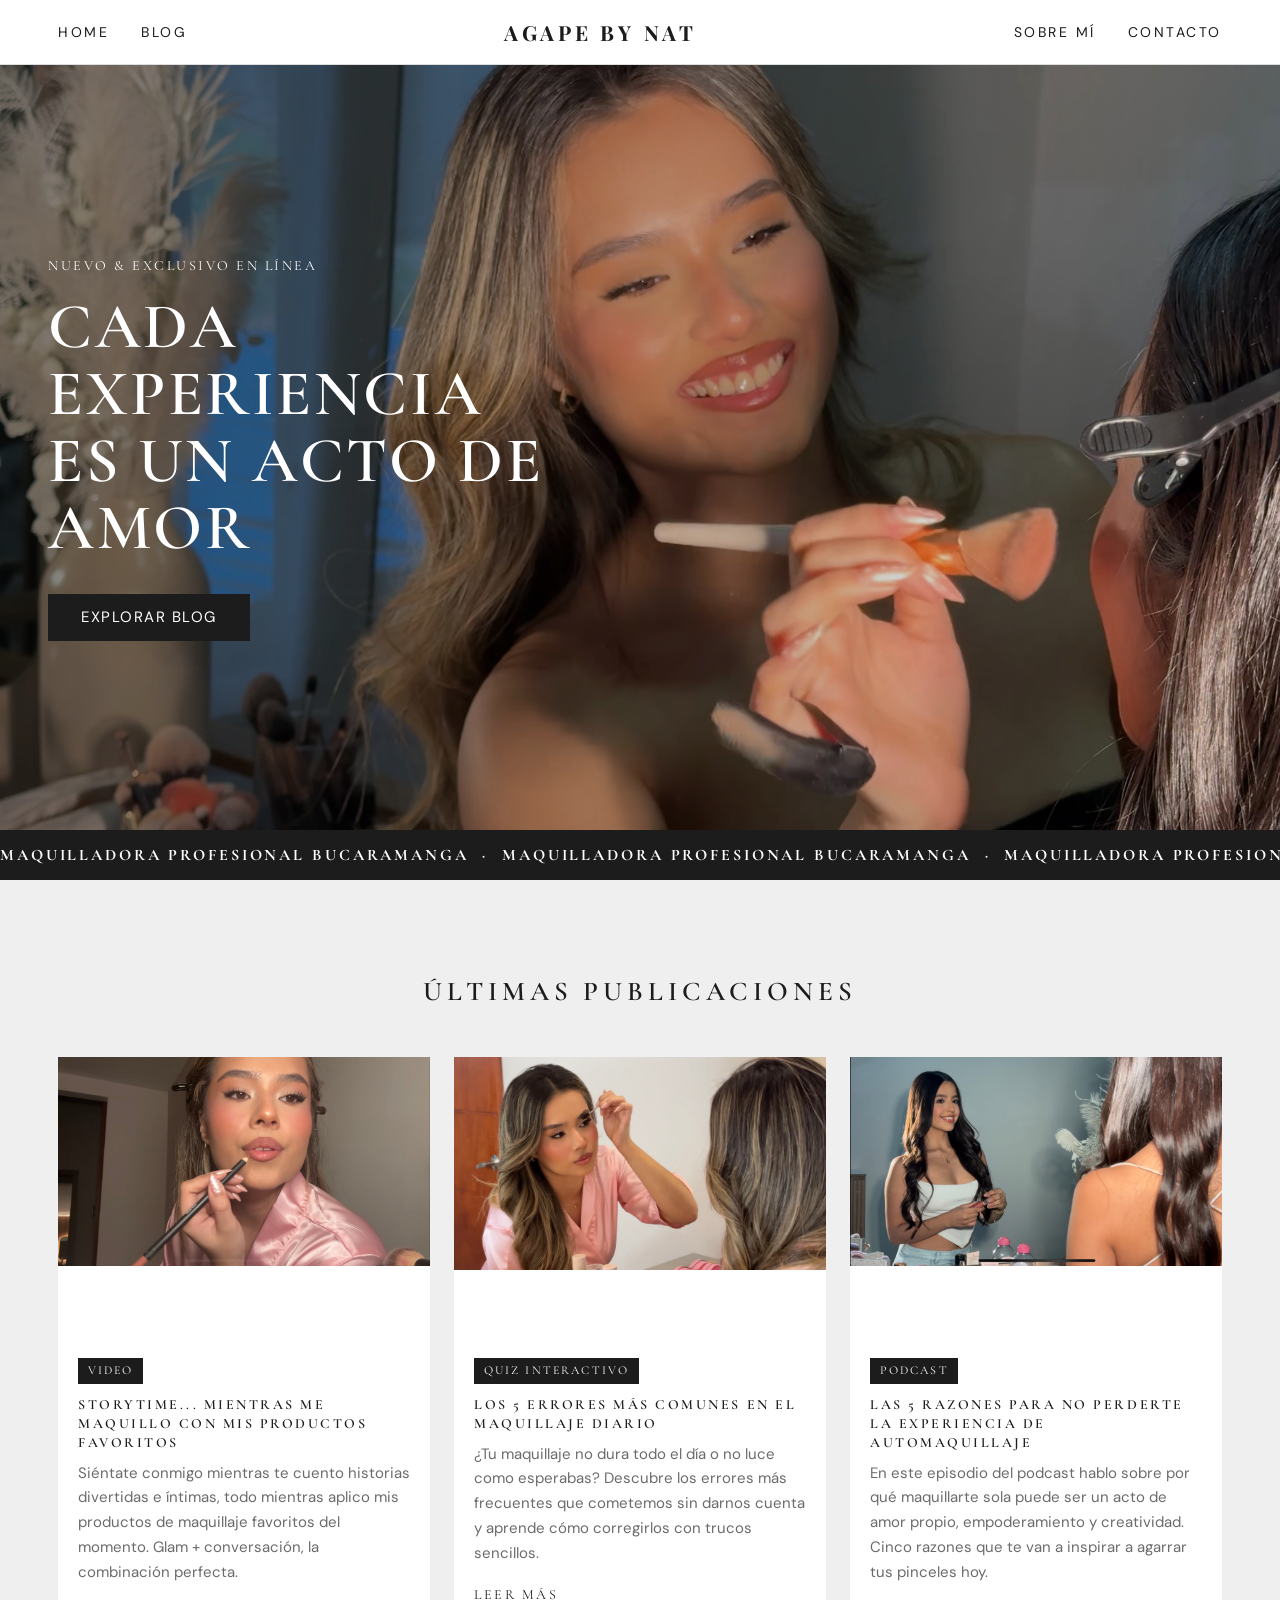
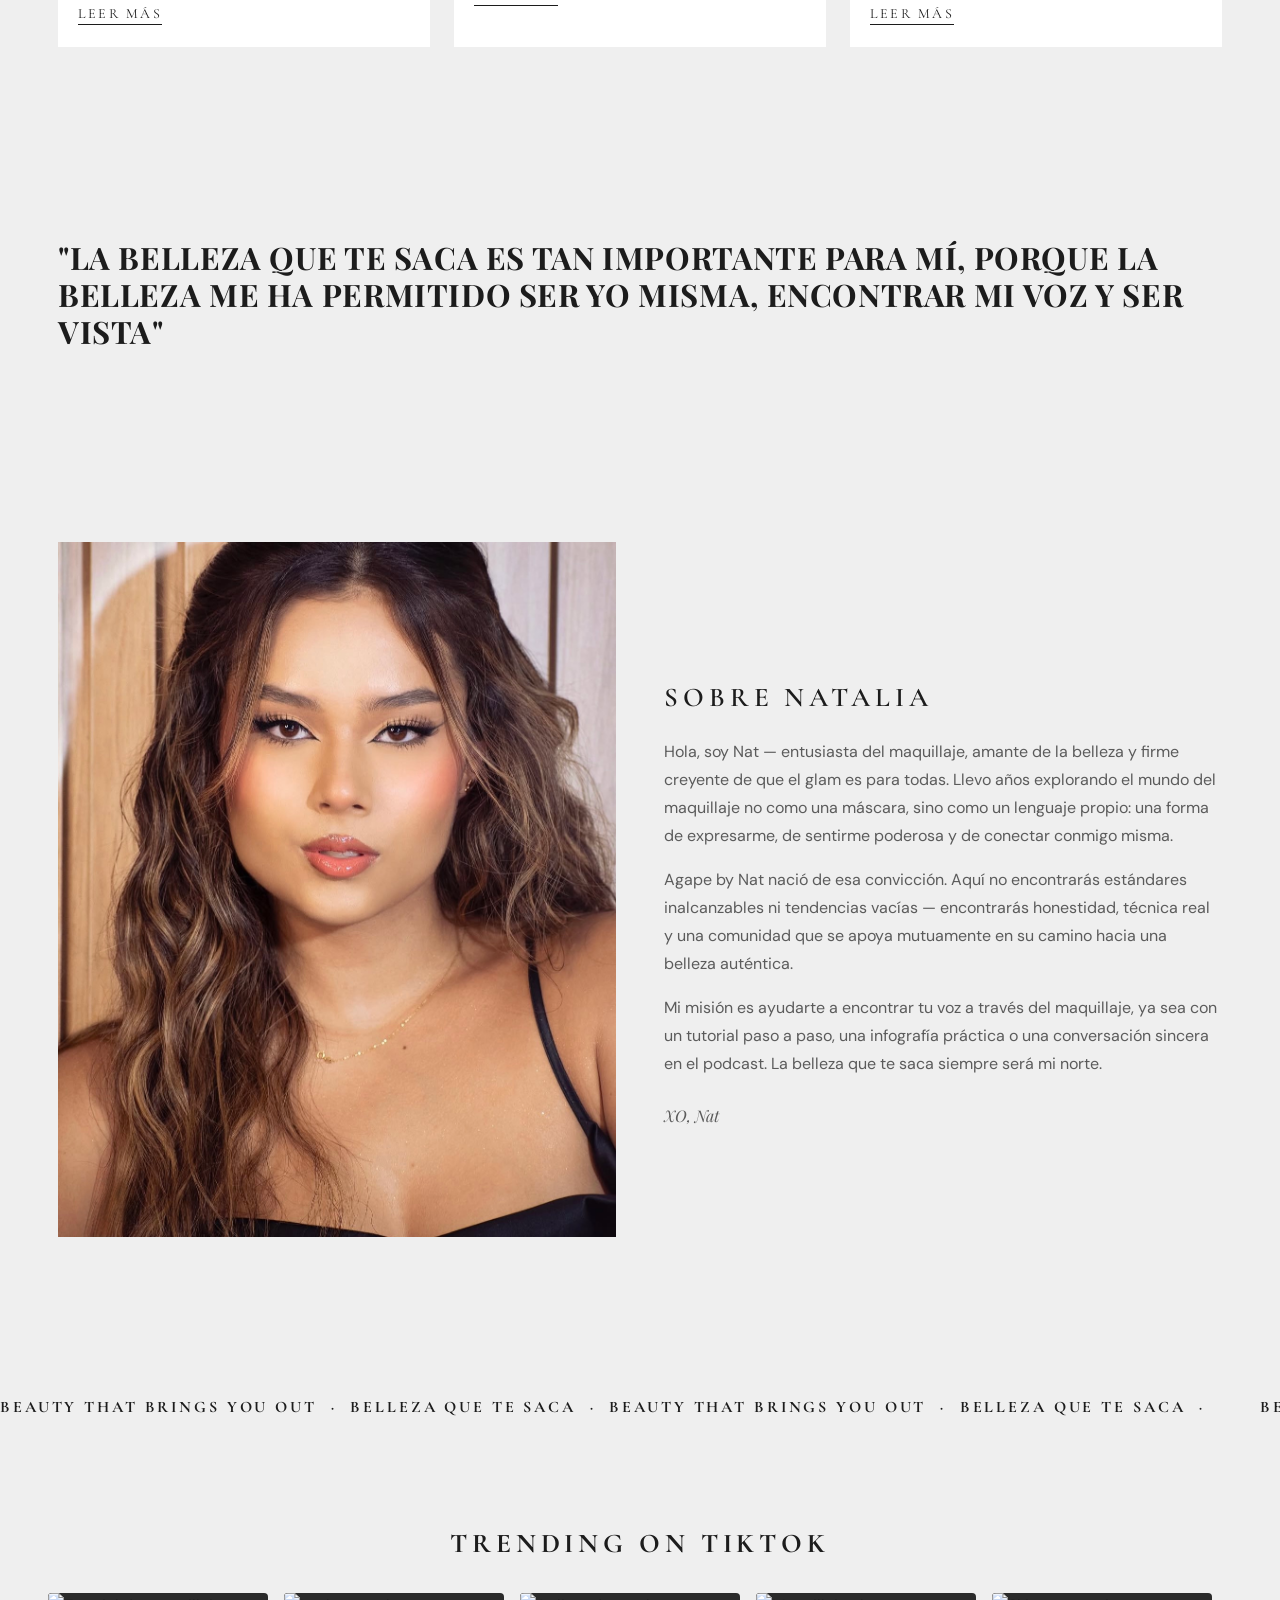
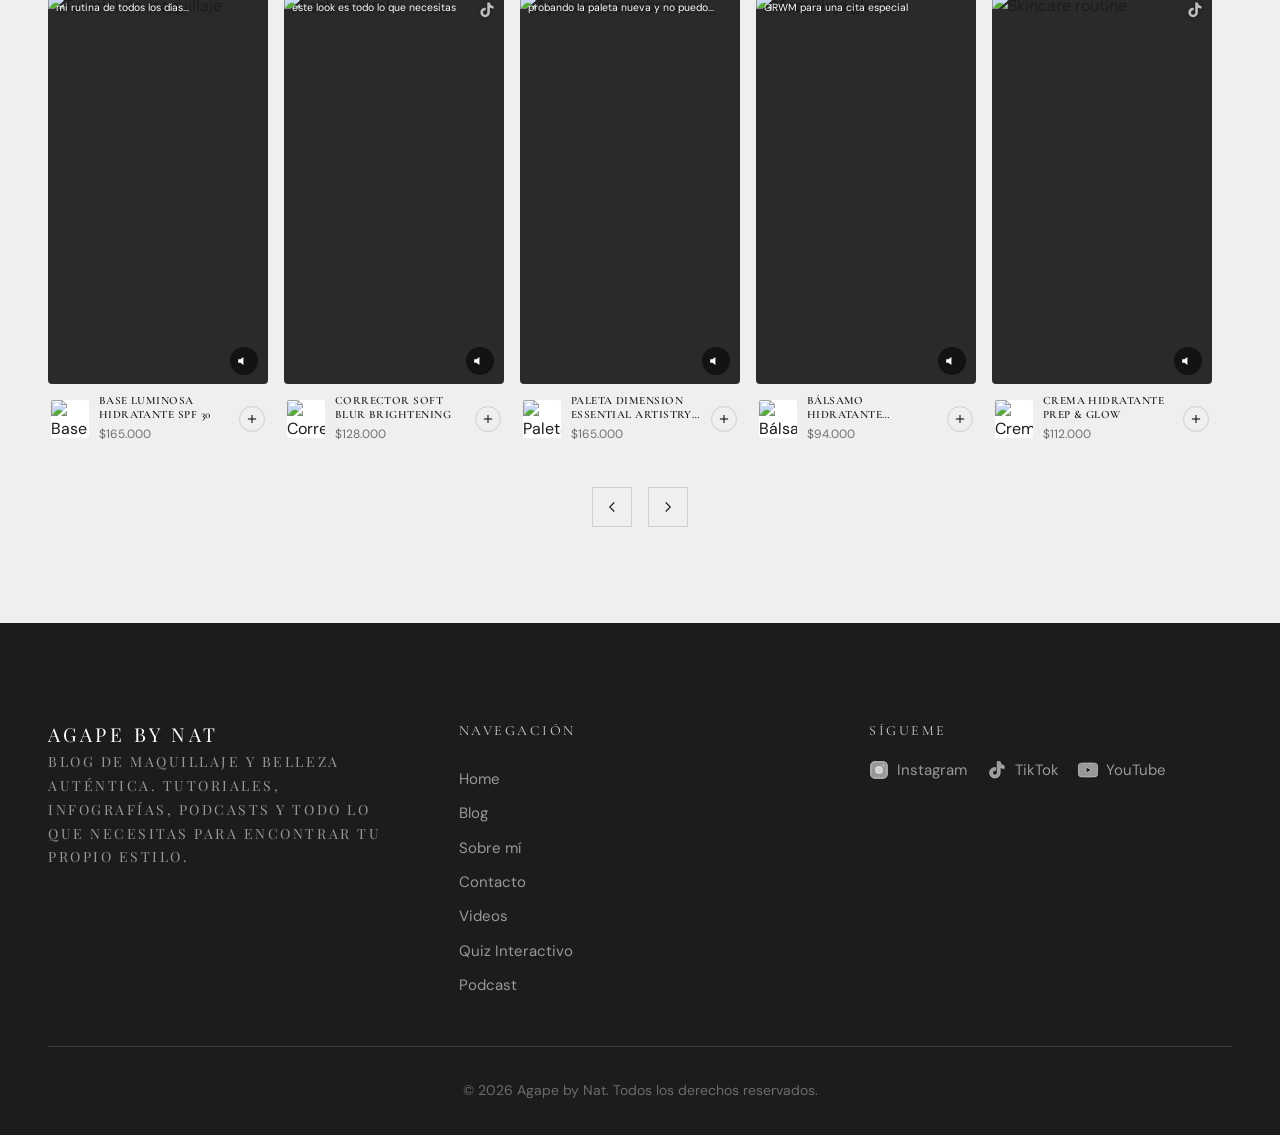
==== index.html @ f4bb5fc7 "feat: eliminar cards TikTok 6-7 y agregar hover play overlay - Eliminadas cards 6 y 7 del carrusel T" ====
<!DOCTYPE html>
<html lang="es">
  <head>
    <meta charset="UTF-8" />
    <meta name="viewport" content="width=device-width, initial-scale=1.0" />
    <meta
      name="description"
      content="Agape by Nat — Blog de maquillaje y belleza auténtica. Descubre tutoriales, tendencias, infografías y podcasts sobre automaquillaje y estilo propio."
    />
    <meta name="author" content="Natalia" />
    <meta property="og:title" content="Agape by Nat — Belleza Auténtica, Estilo Propio" />
    <meta
      property="og:description"
      content="Blog de maquillaje y belleza auténtica. Tutoriales, tendencias, infografías y podcasts."
    />
    <meta property="og:type" content="website" />
    <title>Agape by Nat — Belleza Auténtica, Estilo Propio</title>
    <link rel="icon" href="data:image/svg+xml,<svg xmlns='http://www.w3.org/2000/svg' viewBox='0 0 100 100'><rect width='100' height='100' fill='%231c1c1c'/><text x='50' y='62' font-family='Georgia,serif' font-size='38' font-weight='bold' fill='white' text-anchor='middle'>AN</text></svg>" />
    <link rel="preconnect" href="https://fonts.googleapis.com">
    <link rel="preconnect" href="https://fonts.gstatic.com" crossorigin>
    <link href="https://fonts.googleapis.com/css2?family=Cormorant+Garamond:ital,wght@0,400;0,600;0,700;1,400&family=DM+Sans:wght@300;400;500;700&family=Playfair+Display:ital,wght@0,400;0,700;1,400&display=swap" rel="stylesheet">
    <link rel="stylesheet" href="styles.css" />
  </head>

  <body>

    <!-- ============================================================
         SITE HEADER
    ============================================================ -->
    <header class="site-header" role="banner">
      <nav class="nav" aria-label="Navegación principal">

        <!-- Left nav links -->
        <ul class="nav-links nav-links--left" role="list">
          <li><a href="index.html">HOME</a></li>
          <li><a href="#blog">BLOG</a></li>
        </ul>

        <!-- Center brand -->
        <a href="index.html" class="brand" aria-label="Agape by Nat — Inicio">
          AGAPE BY NAT
        </a>

        <!-- Right nav links -->
        <ul class="nav-links nav-links--right" role="list">
          <li><a href="#about">SOBRE MÍ</a></li>
          <li><a href="#contact">CONTACTO</a></li>
        </ul>

        <!-- Hamburger button (mobile only) -->
        <button
          class="hamburger"
          aria-label="Abrir menú de navegación"
          aria-expanded="false"
          aria-controls="mobile-nav"
        >
          <span class="hamburger__line"></span>
          <span class="hamburger__line"></span>
          <span class="hamburger__line"></span>
        </button>

      </nav>
    </header>

    <!-- Mobile nav overlay -->
    <div
      class="mobile-nav"
      id="mobile-nav"
      role="dialog"
      aria-modal="true"
      aria-label="Menú de navegación móvil"
      hidden
    >
      <button
        class="mobile-nav-close"
        aria-label="Cerrar menú de navegación"
      >
        &#215;
      </button>
      <ul role="list">
        <li><a href="index.html">HOME</a></li>
        <li><a href="#blog">BLOG</a></li>
        <li><a href="#about">SOBRE MÍ</a></li>
        <li><a href="#contact">CONTACTO</a></li>
      </ul>
    </div>

    <main id="main-content">

      <!-- ============================================================
           HERO SECTION
      ============================================================ -->
      <section class="hero" aria-label="Sección principal">
        <img
          class="hero__bg"
          src="IMG_2548.PNG"
          alt=""
          role="presentation"
          fetchpriority="high"
        />
        <div class="hero__overlay" aria-hidden="true"></div>
        <div class="hero__content">
          <p class="hero__subtitle">NUEVO &amp; EXCLUSIVO EN LÍNEA</p>
          <h1 class="hero__title">CADA EXPERIENCIA<br />ES UN ACTO DE AMOR</h1>
          <a href="#blog" class="btn btn--primary">EXPLORAR BLOG</a>
        </div>
      </section>

      <!-- ============================================================
           MARQUEE #1
      ============================================================ -->
      <div class="marquee" aria-hidden="true">
        <div class="marquee__inner">
          <span class="marquee__text">
            MAQUILLADORA PROFESIONAL BUCARAMANGA &nbsp;·&nbsp; MAQUILLADORA PROFESIONAL BUCARAMANGA &nbsp;·&nbsp;
            MAQUILLADORA PROFESIONAL BUCARAMANGA &nbsp;·&nbsp; MAQUILLADORA PROFESIONAL BUCARAMANGA &nbsp;·&nbsp;
          </span>
          <span class="marquee__text" aria-hidden="true">
            MAQUILLADORA PROFESIONAL BUCARAMANGA &nbsp;·&nbsp; MAQUILLADORA PROFESIONAL BUCARAMANGA &nbsp;·&nbsp;
            MAQUILLADORA PROFESIONAL BUCARAMANGA &nbsp;·&nbsp; MAQUILLADORA PROFESIONAL BUCARAMANGA &nbsp;·&nbsp;
          </span>
        </div>
      </div>

      <!-- ============================================================
           BLOG SECTION
      ============================================================ -->
      <section class="section" id="blog" aria-labelledby="blog-heading">
        <h2 class="section__title" id="blog-heading">ÚLTIMAS PUBLICACIONES</h2>

        <div class="cards-grid">

          <!-- Card 1 — Video -->
          <article class="card" aria-labelledby="card1-title">
            <a href="post1.html" class="card__image-link" tabindex="-1" aria-hidden="true">
              <div class="card__image">
                <img
                  src="IMG_2549.PNG"
                  alt="Storytime mientras me maquillo con mis productos favoritos"
                  loading="lazy"
                  width="800"
                  height="600"
                />
              </div>
            </a>
            <div class="card__body">
              <span class="card__tag">VIDEO</span>
              <h3 class="card__title" id="card1-title">
                STORYTIME... MIENTRAS ME MAQUILLO CON MIS PRODUCTOS FAVORITOS
              </h3>
              <p class="card__excerpt">
                Siéntate conmigo mientras te cuento historias divertidas e íntimas,
                todo mientras aplico mis productos de maquillaje favoritos del momento.
                Glam + conversación, la combinación perfecta.
              </p>
              <a href="post1.html" class="card__link" aria-label="Leer más sobre Storytime mientras me maquillo">
                LEER MÁS
              </a>
            </div>
          </article>

          <!-- Card 2 — Infografía -->
          <article class="card" aria-labelledby="card2-title">
            <a href="post2.html" class="card__image-link" tabindex="-1" aria-hidden="true">
              <div class="card__image">
                <img
                  src="IMG_2552.PNG"
                  alt="Las técnicas correctas para un maquillaje perfecto"
                  loading="lazy"
                  width="800"
                  height="600"
                />
              </div>
            </a>
            <div class="card__body">
              <span class="card__tag">QUIZ INTERACTIVO</span>
              <h3 class="card__title" id="card2-title">
                LOS 5 ERRORES MÁS COMUNES EN EL MAQUILLAJE DIARIO
              </h3>
              <p class="card__excerpt">
                ¿Tu maquillaje no dura todo el día o no luce como esperabas?
                Descubre los errores más frecuentes que cometemos sin darnos cuenta
                y aprende cómo corregirlos con trucos sencillos.
              </p>
              <a href="post2.html" class="card__link" aria-label="Leer más sobre los 5 errores más comunes en el maquillaje diario">
                LEER MÁS
              </a>
            </div>
          </article>

          <!-- Card 3 — Podcast -->
          <article class="card" aria-labelledby="card3-title">
            <a href="post3.html" class="card__image-link" tabindex="-1" aria-hidden="true">
              <div class="card__image">
                <img
                  src="IMG_2551.PNG"
                  alt="Las 5 razones para no perderte la experiencia de automaquillaje"
                  loading="lazy"
                  width="800"
                  height="600"
                />
              </div>
            </a>
            <div class="card__body">
              <span class="card__tag">PODCAST</span>
              <h3 class="card__title" id="card3-title">
                LAS 5 RAZONES PARA NO PERDERTE LA EXPERIENCIA DE AUTOMAQUILLAJE
              </h3>
              <p class="card__excerpt">
                En este episodio del podcast hablo sobre por qué maquillarte
                sola puede ser un acto de amor propio, empoderamiento y creatividad.
                Cinco razones que te van a inspirar a agarrar tus pinceles hoy.
              </p>
              <a href="post3.html" class="card__link" aria-label="Leer más sobre las 5 razones para no perderte la experiencia de automaquillaje">
                LEER MÁS
              </a>
            </div>
          </article>

        </div>
      </section>

      <!-- ============================================================
           QUOTE SECTION
      ============================================================ -->
      <section class="quote-section" aria-label="Cita inspiracional">
        <blockquote>
          <p>
            "LA BELLEZA QUE TE SACA ES TAN IMPORTANTE PARA MÍ, PORQUE LA BELLEZA
            ME HA PERMITIDO SER YO MISMA, ENCONTRAR MI VOZ Y SER VISTA"
          </p>
        </blockquote>
      </section>

      <!-- ============================================================
           ABOUT SECTION
      ============================================================ -->
      <section class="about-section" id="about" aria-labelledby="about-heading">

        <div class="about-section__image">
          <img
            src="IMG_2554.PNG"
            alt="Natalia, fundadora de Agape by Nat"
            loading="lazy"
            width="600"
            height="800"
          />
        </div>

        <div class="about-section__text">
          <h2 id="about-heading">SOBRE NATALIA</h2>
          <p>
            Hola, soy Nat — entusiasta del maquillaje, amante de la belleza
            y firme creyente de que el glam es para todas. Llevo años explorando
            el mundo del maquillaje no como una máscara, sino como un lenguaje
            propio: una forma de expresarme, de sentirme poderosa y de conectar
            conmigo misma.
          </p>
          <p>
            Agape by Nat nació de esa convicción. Aquí no encontrarás estándares
            inalcanzables ni tendencias vacías — encontrarás honestidad, técnica
            real y una comunidad que se apoya mutuamente en su camino hacia
            una belleza auténtica.
          </p>
          <p>
            Mi misión es ayudarte a encontrar tu voz a través del maquillaje,
            ya sea con un tutorial paso a paso, una infografía práctica o una
            conversación sincera en el podcast. La belleza que te saca siempre
            será mi norte.
          </p>
          <p class="about-section__sign">XO, Nat</p>
        </div>

      </section>

      <!-- ============================================================
           MARQUEE #2
      ============================================================ -->
      <div class="marquee marquee--light" aria-hidden="true">
        <div class="marquee__inner">
          <span class="marquee__text">
            BEAUTY THAT BRINGS YOU OUT &nbsp;·&nbsp; BELLEZA QUE TE SACA &nbsp;·&nbsp;
            BEAUTY THAT BRINGS YOU OUT &nbsp;·&nbsp; BELLEZA QUE TE SACA &nbsp;·&nbsp;
          </span>
          <span class="marquee__text" aria-hidden="true">
            BEAUTY THAT BRINGS YOU OUT &nbsp;·&nbsp; BELLEZA QUE TE SACA &nbsp;·&nbsp;
            BEAUTY THAT BRINGS YOU OUT &nbsp;·&nbsp; BELLEZA QUE TE SACA &nbsp;·&nbsp;
          </span>
        </div>
      </div>

      <!-- ============================================================
           TRENDING ON TIKTOK
      ============================================================ -->
      <section class="tiktok-section">
        <h2 class="tiktok-section__title">TRENDING ON TIKTOK</h2>

        <div class="tiktok-carousel__wrapper">
          <div class="tiktok-carousel" id="tiktok-carousel">

            <!-- Card 1 -->
            <article class="tiktok-card">
              <a href="https://vt.tiktok.com/ZSugEohyr/" target="_blank" rel="noopener noreferrer" class="tiktok-card__link">
              <div class="tiktok-card__video">
                <img src="https://images.unsplash.com/photo-1596462502278-27bfdc403348?w=400&h=710&fit=crop" alt="Tutorial de maquillaje" loading="lazy" />
                <div class="tiktok-card__play-overlay"><div class="tiktok-card__play-icon"><svg viewBox="0 0 24 24"><polygon points="5 3 19 12 5 21 5 3"/></svg></div><span class="tiktok-card__play-label">Ver en TikTok</span></div>
                <span class="tiktok-card__overlay">mi rutina de todos los días...</span>
                <button class="tiktok-card__mute" aria-label="Silenciar">
                  <svg viewBox="0 0 24 24"><path d="M11 5L6 9H2v6h4l5 4V5z"/><line x1="23" y1="9" x2="17" y2="15"/><line x1="17" y1="9" x2="23" y2="15"/></svg>
                </button>
              </div>
              </a>
              <div class="tiktok-card__product">
                <img class="tiktok-card__product-img" src="https://images.unsplash.com/photo-1631214524020-7e18db9a8f92?w=80&h=80&fit=crop" alt="Base Luminosa" />
                <div class="tiktok-card__product-info">
                  <p class="tiktok-card__product-name">Base Luminosa Hidratante SPF 30</p>
                  <p class="tiktok-card__product-price">$165.000</p>
                </div>
                <button class="tiktok-card__add" aria-label="Agregar"><svg viewBox="0 0 24 24"><line x1="12" y1="5" x2="12" y2="19"/><line x1="5" y1="12" x2="19" y2="12"/></svg></button>
              </div>
            </article>

            <!-- Card 2 -->
            <article class="tiktok-card">
              <a href="https://vt.tiktok.com/ZSugEgTdY/" target="_blank" rel="noopener noreferrer" class="tiktok-card__link">
              <div class="tiktok-card__video">
                <img src="https://images.unsplash.com/photo-1512496015851-a90fb38ba796?w=400&h=710&fit=crop" alt="Look natural" loading="lazy" />
                <div class="tiktok-card__play-overlay"><div class="tiktok-card__play-icon"><svg viewBox="0 0 24 24"><polygon points="5 3 19 12 5 21 5 3"/></svg></div><span class="tiktok-card__play-label">Ver en TikTok</span></div>
                <span class="tiktok-card__overlay">este look es todo lo que necesitas</span>
                <div class="tiktok-card__tiktok-badge"><svg viewBox="0 0 24 24"><path d="M19.59 6.69a4.83 4.83 0 0 1-3.77-4.25V2h-3.45v13.67a2.89 2.89 0 0 1-2.88 2.5 2.89 2.89 0 0 1-2.89-2.89 2.89 2.89 0 0 1 2.89-2.89c.28 0 .54.04.79.1V9.01a6.34 6.34 0 0 0-.79-.05 6.34 6.34 0 0 0-6.34 6.34 6.34 6.34 0 0 0 6.34 6.34 6.34 6.34 0 0 0 6.33-6.34V8.69a8.18 8.18 0 0 0 4.79 1.53V6.77a4.85 4.85 0 0 1-1.02-.08z"/></svg></div>
                <button class="tiktok-card__mute" aria-label="Silenciar">
                  <svg viewBox="0 0 24 24"><path d="M11 5L6 9H2v6h4l5 4V5z"/><line x1="23" y1="9" x2="17" y2="15"/><line x1="17" y1="9" x2="23" y2="15"/></svg>
                </button>
              </div>
              </a>
              <div class="tiktok-card__product">
                <img class="tiktok-card__product-img" src="https://images.unsplash.com/photo-1583241800698-e8ab01830e07?w=80&h=80&fit=crop" alt="Corrector" />
                <div class="tiktok-card__product-info">
                  <p class="tiktok-card__product-name">Corrector Soft Blur Brightening</p>
                  <p class="tiktok-card__product-price">$128.000</p>
                </div>
                <button class="tiktok-card__add" aria-label="Agregar"><svg viewBox="0 0 24 24"><line x1="12" y1="5" x2="12" y2="19"/><line x1="5" y1="12" x2="19" y2="12"/></svg></button>
              </div>
            </article>

            <!-- Card 3 -->
            <article class="tiktok-card">
              <a href="https://vt.tiktok.com/ZSugEv8Ar/" target="_blank" rel="noopener noreferrer" class="tiktok-card__link">
              <div class="tiktok-card__video">
                <img src="https://images.unsplash.com/photo-1487412912498-0447578fcca8?w=400&h=710&fit=crop" alt="Aplicando sombras" loading="lazy" />
                <div class="tiktok-card__play-overlay"><div class="tiktok-card__play-icon"><svg viewBox="0 0 24 24"><polygon points="5 3 19 12 5 21 5 3"/></svg></div><span class="tiktok-card__play-label">Ver en TikTok</span></div>
                <span class="tiktok-card__overlay">probando la paleta nueva y no puedo...</span>
                <button class="tiktok-card__mute" aria-label="Silenciar">
                  <svg viewBox="0 0 24 24"><path d="M11 5L6 9H2v6h4l5 4V5z"/><line x1="23" y1="9" x2="17" y2="15"/><line x1="17" y1="9" x2="23" y2="15"/></svg>
                </button>
              </div>
              </a>
              <div class="tiktok-card__product">
                <img class="tiktok-card__product-img" src="https://images.unsplash.com/photo-1512207736890-6ffed8a84e8d?w=80&h=80&fit=crop" alt="Paleta Sombras" />
                <div class="tiktok-card__product-info">
                  <p class="tiktok-card__product-name">Paleta Dimension Essential Artistry Edit Eyeshadow...</p>
                  <p class="tiktok-card__product-price">$165.000</p>
                </div>
                <button class="tiktok-card__add" aria-label="Agregar"><svg viewBox="0 0 24 24"><line x1="12" y1="5" x2="12" y2="19"/><line x1="5" y1="12" x2="19" y2="12"/></svg></button>
              </div>
            </article>

            <!-- Card 4 -->
            <article class="tiktok-card">
              <a href="https://vt.tiktok.com/ZSugoLWRE/" target="_blank" rel="noopener noreferrer" class="tiktok-card__link">
              <div class="tiktok-card__video">
                <img src="https://images.unsplash.com/photo-1522335789203-aabd1fc54bc9?w=400&h=710&fit=crop" alt="Maquillaje glam" loading="lazy" />
                <div class="tiktok-card__play-overlay"><div class="tiktok-card__play-icon"><svg viewBox="0 0 24 24"><polygon points="5 3 19 12 5 21 5 3"/></svg></div><span class="tiktok-card__play-label">Ver en TikTok</span></div>
                <span class="tiktok-card__overlay">GRWM para una cita especial</span>
                <button class="tiktok-card__mute" aria-label="Silenciar">
                  <svg viewBox="0 0 24 24"><path d="M11 5L6 9H2v6h4l5 4V5z"/><line x1="23" y1="9" x2="17" y2="15"/><line x1="17" y1="9" x2="23" y2="15"/></svg>
                </button>
              </div>
              </a>
              <div class="tiktok-card__product">
                <img class="tiktok-card__product-img" src="https://images.unsplash.com/photo-1586495777744-4413f21062fa?w=80&h=80&fit=crop" alt="Bálsamo Labial" />
                <div class="tiktok-card__product-info">
                  <p class="tiktok-card__product-name">Bálsamo Hidratante Smoothing Lip Balm</p>
                  <p class="tiktok-card__product-price">$94.000</p>
                </div>
                <button class="tiktok-card__add" aria-label="Agregar"><svg viewBox="0 0 24 24"><line x1="12" y1="5" x2="12" y2="19"/><line x1="5" y1="12" x2="19" y2="12"/></svg></button>
              </div>
            </article>

            <!-- Card 5 -->
            <article class="tiktok-card">
              <a href="https://vt.tiktok.com/ZSugEgtrm/" target="_blank" rel="noopener noreferrer" class="tiktok-card__link">
              <div class="tiktok-card__video">
                <img src="https://images.unsplash.com/photo-1570172619644-dfd03ed5d881?w=400&h=710&fit=crop" alt="Skincare routine" loading="lazy" />
                <div class="tiktok-card__play-overlay"><div class="tiktok-card__play-icon"><svg viewBox="0 0 24 24"><polygon points="5 3 19 12 5 21 5 3"/></svg></div><span class="tiktok-card__play-label">Ver en TikTok</span></div>
                <div class="tiktok-card__tiktok-badge"><svg viewBox="0 0 24 24"><path d="M19.59 6.69a4.83 4.83 0 0 1-3.77-4.25V2h-3.45v13.67a2.89 2.89 0 0 1-2.88 2.5 2.89 2.89 0 0 1-2.89-2.89 2.89 2.89 0 0 1 2.89-2.89c.28 0 .54.04.79.1V9.01a6.34 6.34 0 0 0-.79-.05 6.34 6.34 0 0 0-6.34 6.34 6.34 6.34 0 0 0 6.34 6.34 6.34 6.34 0 0 0 6.33-6.34V8.69a8.18 8.18 0 0 0 4.79 1.53V6.77a4.85 4.85 0 0 1-1.02-.08z"/></svg></div>
                <button class="tiktok-card__mute" aria-label="Silenciar">
                  <svg viewBox="0 0 24 24"><path d="M11 5L6 9H2v6h4l5 4V5z"/><line x1="23" y1="9" x2="17" y2="15"/><line x1="17" y1="9" x2="23" y2="15"/></svg>
                </button>
              </div>
              </a>
              <div class="tiktok-card__product">
                <img class="tiktok-card__product-img" src="https://images.unsplash.com/photo-1570172619644-dfd03ed5d881?w=80&h=80&fit=crop" alt="Crema Hidratante" />
                <div class="tiktok-card__product-info">
                  <p class="tiktok-card__product-name">Crema Hidratante Prep & Glow</p>
                  <p class="tiktok-card__product-price">$112.000</p>
                </div>
                <button class="tiktok-card__add" aria-label="Agregar"><svg viewBox="0 0 24 24"><line x1="12" y1="5" x2="12" y2="19"/><line x1="5" y1="12" x2="19" y2="12"/></svg></button>
              </div>
            </article>


          </div>
        </div>

        <!-- Navigation arrows -->
        <div class="tiktok-nav">
          <button class="tiktok-nav__btn" id="tiktok-prev" aria-label="Anterior">
            <svg viewBox="0 0 24 24"><polyline points="15 18 9 12 15 6"/></svg>
          </button>
          <button class="tiktok-nav__btn" id="tiktok-next" aria-label="Siguiente">
            <svg viewBox="0 0 24 24"><polyline points="9 18 15 12 9 6"/></svg>
          </button>
        </div>
      </section>

    </main>

    <!-- ============================================================
         FOOTER
    ============================================================ -->
    <footer class="footer" id="contact" role="contentinfo">
      <div class="footer__inner">

        <!-- Column 1 — Brand -->
        <div class="footer__brand">
          <a href="index.html" aria-label="Agape by Nat — Inicio">AGAPE BY NAT</a>
          <p class="footer__text">
            Blog de maquillaje y belleza auténtica. Tutoriales, infografías,
            podcasts y todo lo que necesitas para encontrar tu propio estilo.
          </p>
        </div>

        <!-- Column 2 — Navigation -->
        <nav class="footer__nav" aria-label="Navegación del pie de página">
          <p class="footer__title">NAVEGACIÓN</p>
          <ul class="footer__links" role="list">
            <li><a href="index.html">Home</a></li>
            <li><a href="#blog">Blog</a></li>
            <li><a href="#about">Sobre mí</a></li>
            <li><a href="#contact">Contacto</a></li>
            <li><a href="post1.html">Videos</a></li>
            <li><a href="post2.html">Quiz Interactivo</a></li>
            <li><a href="post3.html">Podcast</a></li>
          </ul>
        </nav>

        <!-- Column 3 — Social -->
        <div class="footer__social-col">
          <p class="footer__title">SÍGUEME</p>
          <ul class="footer__social" role="list">

            <!-- Instagram -->
            <li>
              <a
                href="https://instagram.com"
                target="_blank"
                rel="noopener noreferrer"
                aria-label="Instagram de Agape by Nat (abre en nueva pestaña)"
              >
                <svg
                  xmlns="http://www.w3.org/2000/svg"
                  width="20"
                  height="20"
                  viewBox="0 0 24 24"
                  fill="none"
                  stroke="currentColor"
                  stroke-width="1.5"
                  stroke-linecap="round"
                  stroke-linejoin="round"
                  aria-hidden="true"
                  focusable="false"
                >
                  <rect x="2" y="2" width="20" height="20" rx="5" ry="5" />
                  <circle cx="12" cy="12" r="4" />
                  <circle cx="17.5" cy="6.5" r="1" fill="currentColor" stroke="none" />
                </svg>
                <span>Instagram</span>
              </a>
            </li>

            <!-- TikTok -->
            <li>
              <a
                href="https://tiktok.com"
                target="_blank"
                rel="noopener noreferrer"
                aria-label="TikTok de Agape by Nat (abre en nueva pestaña)"
              >
                <svg
                  xmlns="http://www.w3.org/2000/svg"
                  width="20"
                  height="20"
                  viewBox="0 0 24 24"
                  fill="currentColor"
                  aria-hidden="true"
                  focusable="false"
                >
                  <path d="M19.59 6.69a4.83 4.83 0 0 1-3.77-4.25V2h-3.45v13.67a2.89 2.89 0 0 1-2.88 2.5 2.89 2.89 0 0 1-2.89-2.89 2.89 2.89 0 0 1 2.89-2.89c.28 0 .54.04.79.1V9.01a6.32 6.32 0 0 0-.79-.05 6.34 6.34 0 0 0-6.34 6.34 6.34 6.34 0 0 0 6.34 6.34 6.34 6.34 0 0 0 6.33-6.34V8.69a8.18 8.18 0 0 0 4.78 1.52V6.76a4.85 4.85 0 0 1-1.01-.07z" />
                </svg>
                <span>TikTok</span>
              </a>
            </li>

            <!-- YouTube -->
            <li>
              <a
                href="https://youtube.com"
                target="_blank"
                rel="noopener noreferrer"
                aria-label="YouTube de Agape by Nat (abre en nueva pestaña)"
              >
                <svg
                  xmlns="http://www.w3.org/2000/svg"
                  width="20"
                  height="20"
                  viewBox="0 0 24 24"
                  fill="currentColor"
                  aria-hidden="true"
                  focusable="false"
                >
                  <path d="M23.5 6.19a3.02 3.02 0 0 0-2.12-2.14C19.54 3.5 12 3.5 12 3.5s-7.54 0-9.38.55A3.02 3.02 0 0 0 .5 6.19C0 8.04 0 12 0 12s0 3.96.5 5.81a3.02 3.02 0 0 0 2.12 2.14C4.46 20.5 12 20.5 12 20.5s7.54 0 9.38-.55a3.02 3.02 0 0 0 2.12-2.14C24 15.96 24 12 24 12s0-3.96-.5-5.81zM9.75 15.5v-7l6.25 3.5-6.25 3.5z" />
                </svg>
                <span>YouTube</span>
              </a>
            </li>

          </ul>
        </div>

      </div>

      <!-- Footer bottom bar -->
      <div class="footer__bottom">
        <p>&copy; 2026 Agape by Nat. Todos los derechos reservados.</p>
      </div>
    </footer>

    <!-- ============================================================
         STICKY BADGE
    ============================================================ -->
    <a href="#blog" class="sticky-badge" aria-label="Nueva entrada — ir al blog">
      <span>NUEVA ENTRADA</span>
    </a>

    <script src="script.js"></script>
  </body>
</html>
---- styles.css ----
/* ===================================================================
   AGAPE BY NAT — Design System
   Basado en Patrick Ta Beauty (patrickta.com)
   =================================================================== */

/* ===== RESET ===== */
*, *::before, *::after {
  box-sizing: border-box;
  border-style: solid;
  border-width: 0;
  border-color: rgb(var(--border-color));
  -webkit-font-smoothing: antialiased;
  -moz-osx-font-smoothing: grayscale;
  margin: 0;
  padding: 0;
}

/* ===== ROOT VARIABLES (Patrick Ta exact values) ===== */
:root {
  /* Colors */
  --accent: 28 28 28;
  --background-primary: 239 239 239;
  --background-secondary: 255 255 255;
  --text-primary: 28 28 28;
  --border-color: 207 207 207;
  --button-background-primary: 28 28 28;
  --button-text-primary: 255 255 255;
  --header-background: 255 255 255;
  --header-text: 28 28 28;
  --header-border-color: 221 221 221;
  --white: #fff;
  --black: #000;
  --mist-gray: #f6f6f6;
  --smokey-gray: #ccc;

  /* Typography — Distinctive font pairing */
  --heading-font-family: 'Cormorant Garamond', Georgia, serif;
  --heading-font-weight: 600;
  --heading-text-transform: uppercase;
  --heading-letter-spacing: 0.18em;
  --text-font-family: 'DM Sans', 'Helvetica Neue', Helvetica, Arial, sans-serif;
  --text-font-weight: 400;
  --text-letter-spacing: 0.0em;
  --brand-font-family: 'Playfair Display', Georgia, serif;
  --button-text-transform: uppercase;
  --button-letter-spacing: 0.1em;
  --button-border-radius: 0.0rem;

  /* Font Sizes */
  --text-h1: max(0.6875rem, clamp(1.375rem, 1.15rem + 0.98vw, 2rem));
  --text-h2: max(0.6875rem, clamp(1.25rem, 1.07rem + 0.78vw, 1.75rem));
  --text-h3: max(0.6875rem, clamp(1.125rem, 1.03rem + 0.39vw, 1.375rem));
  --text-h4: max(0.6875rem, clamp(1rem, 0.95rem + 0.2vw, 1.125rem));
  --text-h5: 0.875rem;
  --text-h6: 0.75rem;
  --text-xs: 0.75rem;
  --text-sm: 0.8125rem;
  --text-base: 0.875rem;
  --text-lg: 1.0rem;
  --text-xl: 1.25rem;

  /* Containers */
  --container-gutter: 1.25rem;
  --container-max-width: 100%;
  --container-sm-max-width: 61.25rem;
  --container-md-max-width: 71.875rem;
  --container-lg-max-width: 78.75rem;
  --container-xl-max-width: 85rem;

  /* Spacing */
  --section-vertical-spacing: 3.75rem;
  --section-stack-gap: 3rem;
  --form-gap: 1.25rem;

  /* Shadows */
  --shadow-sm: 0 2px 8px rgb(0 0 0 / 0.05);
  --shadow: 0 5px 15px rgb(0 0 0 / 0.05);
  --shadow-md: 0 5px 30px rgb(0 0 0 / 0.05);

  /* Header */
  --header-height: 65px;
  --announcement-bar-height: 47px;

  /* Content */
  --content-max-width: 700px;
}

/* ===== RESPONSIVE VARIABLES ===== */
@media screen and (min-width: 700px) {
  :root {
    --text-xs: 0.875rem;
    --text-sm: 0.9375rem;
    --text-base: 1.0rem;
    --text-lg: 1.125rem;
    --text-xl: 1.375rem;
    --container-gutter: 2rem;
  }
}

@media screen and (min-width: 1000px) {
  :root {
    --container-gutter: 3rem;
    --section-vertical-spacing: 6rem;
  }
}

/* ===== BASE STYLES ===== */
html {
  -webkit-text-size-adjust: 100%;
  scroll-behavior: smooth;
  line-height: 1.5;
}

body {
  font-family: var(--text-font-family);
  font-weight: var(--text-font-weight);
  font-size: var(--text-base);
  letter-spacing: var(--text-letter-spacing);
  color: rgb(var(--text-primary));
  background-color: rgb(var(--background-primary));
  line-height: 1.65;
}

img {
  max-width: 100%;
  height: auto;
  display: block;
}

a {
  color: inherit;
  text-decoration: none;
}

ul, ol {
  list-style: none;
}

h1, h2, h3, h4, h5, h6 {
  font-family: var(--heading-font-family);
  font-weight: var(--heading-font-weight);
  text-transform: var(--heading-text-transform);
  letter-spacing: var(--heading-letter-spacing);
  line-height: 1.2;
}

h1 { font-size: var(--text-h1); }
h2 { font-size: var(--text-h2); }
h3 { font-size: var(--text-h3); }
h4 { font-size: var(--text-h4); }
h5 { font-size: var(--text-h5); }
h6 { font-size: var(--text-h6); }

/* ===== SITE HEADER ===== */
.site-header {
  position: sticky;
  top: 0;
  z-index: 1000;
  background: rgb(var(--header-background));
  border-bottom: 1px solid rgb(var(--header-border-color));
  height: var(--header-height);
  transition: box-shadow 0.3s ease;
}

.site-header--scrolled {
  box-shadow: var(--shadow);
}

.nav {
  display: flex;
  align-items: center;
  justify-content: space-between;
  max-width: var(--container-lg-max-width);
  margin: 0 auto;
  padding: 0 var(--container-gutter);
  height: 100%;
}

.brand {
  font-family: var(--brand-font-family);
  font-size: 1.3rem;
  font-weight: 700;
  letter-spacing: var(--heading-letter-spacing);
  text-transform: var(--heading-text-transform);
  color: rgb(var(--header-text));
  text-align: center;
  flex-shrink: 0;
}

.nav-links {
  display: flex;
  gap: 2rem;
}

.nav-links a {
  font-size: var(--text-xs);
  text-transform: var(--heading-text-transform);
  letter-spacing: var(--heading-letter-spacing);
  font-weight: var(--text-font-weight);
  color: rgb(var(--header-text));
  transition: opacity 0.3s;
}

.nav-links a:hover {
  opacity: 0.5;
}

/* Hamburger */
.hamburger {
  display: none;
  flex-direction: column;
  gap: 5px;
  cursor: pointer;
  background: none;
  border: none;
  padding: 4px;
}

.hamburger span {
  display: block;
  width: 22px;
  height: 1px;
  background: rgb(var(--header-text));
  transition: all 0.3s;
}

/* Mobile nav */
.mobile-nav {
  display: none;
  position: fixed;
  top: 0;
  left: 0;
  width: 100%;
  height: 100%;
  background: rgb(var(--background-secondary));
  z-index: 2000;
  flex-direction: column;
  align-items: center;
  justify-content: center;
  gap: 2.5rem;
}

.mobile-nav.active {
  display: flex;
}

.mobile-nav a {
  font-family: var(--heading-font-family);
  font-size: var(--text-lg);
  text-transform: var(--heading-text-transform);
  letter-spacing: var(--heading-letter-spacing);
}

.mobile-nav-close {
  position: absolute;
  top: 1.5rem;
  right: 1.5rem;
  background: none;
  border: none;
  font-size: 1.5rem;
  cursor: pointer;
  color: rgb(var(--text-primary));
}

/* ===== HERO ===== */
.hero {
  position: relative;
  min-height: 85vh;
  display: flex;
  align-items: center;
  justify-content: flex-start;
  overflow: hidden;
  background-size: cover;
  background-position: center;
}

.hero__bg {
  position: absolute;
  inset: 0;
  width: 100%;
  height: 100%;
  object-fit: cover;
  object-position: center;
  z-index: 0;
}

.hero__overlay {
  position: absolute;
  inset: 0;
  background: linear-gradient(to right, rgba(0, 0, 0, 0.5) 0%, rgba(0, 0, 0, 0.05) 100%);
}

.hero__content {
  position: relative;
  z-index: 1;
  padding: 4rem var(--container-gutter);
  max-width: 600px;
}

.hero__subtitle {
  font-family: var(--heading-font-family);
  font-size: var(--text-xs);
  text-transform: var(--heading-text-transform);
  letter-spacing: var(--heading-letter-spacing);
  color: var(--white);
  margin-bottom: 1rem;
}

.hero__title {
  font-family: var(--heading-font-family);
  font-size: clamp(2.5rem, 5vw, 4.5rem);
  font-weight: var(--heading-font-weight);
  text-transform: var(--heading-text-transform);
  letter-spacing: 0.04em;
  color: var(--white);
  line-height: 1.05;
  margin-bottom: 2rem;
}

/* ===== BUTTONS ===== */
.btn {
  display: inline-block;
  padding: 0.65rem 2rem;
  font-family: var(--text-font-family);
  font-size: var(--text-sm);
  font-weight: var(--text-font-weight);
  text-transform: var(--button-text-transform);
  letter-spacing: var(--button-letter-spacing);
  border-radius: var(--button-border-radius);
  cursor: pointer;
  transition: all 0.3s;
  text-align: center;
  line-height: 1.65;
}

.btn--primary {
  background: rgb(var(--button-background-primary));
  color: rgb(var(--button-text-primary));
  border: 1px solid rgb(var(--button-background-primary));
}

.btn--primary:hover {
  background: transparent;
  color: rgb(var(--button-background-primary));
}

.btn--outline {
  background: transparent;
  color: rgb(var(--text-primary));
  border: 1px solid rgb(var(--text-primary));
}

.btn--outline:hover {
  background: rgb(var(--text-primary));
  color: rgb(var(--background-secondary));
}

/* ===== MARQUEE ===== */
.marquee {
  background: rgb(var(--accent));
  color: var(--white);
  padding: 0.75rem 0;
  overflow: hidden;
  white-space: nowrap;
}

.marquee--light {
  background: rgb(var(--background-primary));
  color: rgb(var(--text-primary));
}

.marquee__inner {
  display: flex;
  width: max-content;
  animation: marquee-scroll 30s linear infinite;
}

.marquee__inner:hover {
  animation-play-state: paused;
}

.marquee__text {
  font-family: var(--heading-font-family);
  font-size: var(--text-base);
  text-transform: var(--heading-text-transform);
  letter-spacing: var(--heading-letter-spacing);
  font-weight: 700;
  padding-right: 3rem;
}

@keyframes marquee-scroll {
  0% { transform: translateX(0); }
  100% { transform: translateX(-50%); }
}

/* ===== SECTIONS ===== */
.section {
  padding: var(--section-vertical-spacing) var(--container-gutter);
  max-width: var(--container-lg-max-width);
  margin: 0 auto;
}

.section__title {
  font-size: var(--text-h2);
  text-align: center;
  margin-bottom: var(--section-stack-gap);
}

/* ===== CARDS GRID ===== */
.cards-grid {
  display: grid;
  grid-template-columns: repeat(3, 1fr);
  gap: 1.5rem;
}

.card {
  background: rgb(var(--background-secondary));
  overflow: hidden;
  transition: transform 0.3s, box-shadow 0.3s;
}

.card:hover {
  transform: translateY(-3px);
  box-shadow: var(--shadow-md);
}

.card__image {
  width: 100%;
  aspect-ratio: 4/3;
  object-fit: cover;
}

.card__body {
  padding: 1.25rem;
}

.card__tag {
  display: inline-block;
  font-family: var(--heading-font-family);
  font-size: var(--text-h6);
  text-transform: var(--heading-text-transform);
  letter-spacing: var(--heading-letter-spacing);
  background: rgb(var(--accent));
  color: var(--white);
  padding: 0.2rem 0.6rem;
  margin-bottom: 0.75rem;
}

.card__title {
  font-size: var(--text-h5);
  margin-bottom: 0.5rem;
  line-height: 1.35;
}

.card__excerpt {
  font-size: var(--text-sm);
  color: rgb(var(--text-primary) / 0.65);
  margin-bottom: 1rem;
  line-height: 1.65;
}

.card__link {
  font-family: var(--heading-font-family);
  font-size: var(--text-xs);
  text-transform: var(--heading-text-transform);
  letter-spacing: var(--heading-letter-spacing);
  border-bottom: 1px solid rgb(var(--text-primary));
  padding-bottom: 2px;
  transition: opacity 0.3s;
}

.card__link:hover {
  opacity: 0.5;
}

/* ===== QUOTE SECTION ===== */
.quote-section {
  padding: var(--section-vertical-spacing) var(--container-gutter);
  max-width: var(--container-lg-max-width);
  margin: 0 auto;
}

.quote-section blockquote {
  font-family: var(--brand-font-family);
  font-size: clamp(1.375rem, 1.15rem + 0.98vw, 2.5rem);
  font-weight: 700;
  text-transform: var(--heading-text-transform);
  line-height: 1.2;
  letter-spacing: 0.02em;
}

/* ===== ABOUT SECTION ===== */
.about-section {
  display: grid;
  grid-template-columns: 1fr 1fr;
  gap: var(--section-stack-gap);
  align-items: center;
  padding: var(--section-vertical-spacing) var(--container-gutter);
  max-width: var(--container-lg-max-width);
  margin: 0 auto;
}

.about-section__image {
  width: 100%;
  aspect-ratio: 3/4;
  object-fit: cover;
}

.about-section__text h2 {
  margin-bottom: 1.5rem;
}

.about-section__text p {
  font-size: var(--text-base);
  color: rgb(var(--text-primary) / 0.7);
  margin-bottom: 1rem;
  line-height: 1.75;
}

.about-section__sign {
  font-family: var(--brand-font-family);
  font-style: italic;
  font-size: var(--text-xl);
  margin-top: 1.5rem;
}

/* ===== FOOTER ===== */
.footer {
  background: #1c1c1c;
  color: #ffffff;
  padding: var(--section-vertical-spacing) var(--container-gutter) 2rem;
}

.footer__inner {
  max-width: var(--container-lg-max-width);
  margin: 0 auto;
  display: grid;
  grid-template-columns: 1fr 1fr 1fr;
  gap: var(--section-stack-gap);
  margin-bottom: 3rem;
}

.footer__brand,
.footer__logo {
  font-family: var(--brand-font-family);
  font-size: 1.2rem;
  letter-spacing: var(--heading-letter-spacing);
  text-transform: var(--heading-text-transform);
  margin-bottom: 0.75rem;
  color: #ffffff;
}

.footer__text,
.footer__tagline {
  font-size: var(--text-sm);
  color: rgba(255, 255, 255, 0.55);
  line-height: 1.7;
  text-transform: var(--heading-text-transform);
  letter-spacing: var(--heading-letter-spacing);
  font-size: var(--text-xs);
}

.footer__title,
.footer__heading {
  font-family: var(--heading-font-family);
  font-size: var(--text-xs);
  text-transform: var(--heading-text-transform);
  letter-spacing: var(--heading-letter-spacing);
  margin-bottom: 1rem;
  color: rgba(255, 255, 255, 0.8);
}

.footer__links,
.footer__list,
.footer__nav {
  display: flex;
  flex-direction: column;
  gap: 0.5rem;
}

.footer__links a,
.footer__list a,
.footer__link,
.footer__nav a {
  font-size: var(--text-sm);
  color: rgba(255, 255, 255, 0.55);
  transition: color 0.3s;
  text-decoration: none;
}

.footer__links a:hover,
.footer__list a:hover,
.footer__link:hover,
.footer__nav a:hover {
  color: rgba(255, 255, 255, 1);
}

.footer__social,
.footer__social-list {
  display: flex;
  gap: 1.2rem;
}

.footer__social-list {
  flex-wrap: wrap;
}

.footer__social a,
.footer__social-link {
  color: rgba(255, 255, 255, 0.55);
  transition: color 0.3s;
  display: flex;
  align-items: center;
  gap: 0.5rem;
  font-size: var(--text-sm);
}

.footer__social a:hover,
.footer__social-link:hover {
  color: rgba(255, 255, 255, 1);
}

.footer__social svg {
  width: 20px;
  height: 20px;
  fill: rgba(255, 255, 255, 0.55);
  stroke: rgba(255, 255, 255, 0.55);
}

.footer__social a:hover svg {
  fill: rgba(255, 255, 255, 1);
  stroke: rgba(255, 255, 255, 1);
}

.footer__bottom {
  max-width: var(--container-lg-max-width);
  margin: 0 auto;
  padding-top: 2rem;
  border-top: 1px solid rgba(255, 255, 255, 0.12);
  text-align: center;
  font-size: var(--text-xs);
  color: rgba(255, 255, 255, 0.35);
}

.footer__copyright {
  font-size: var(--text-xs);
  color: rgba(255, 255, 255, 0.35);
}

/* ===== STICKY BADGE ===== */
.sticky-badge {
  position: fixed;
  left: 0;
  top: 50%;
  transform: translateY(-50%);
  background: rgb(var(--accent));
  color: var(--white);
  padding: 0.8rem 0.5rem;
  font-family: var(--heading-font-family);
  font-size: var(--text-h6);
  text-transform: var(--heading-text-transform);
  letter-spacing: var(--heading-letter-spacing);
  writing-mode: vertical-rl;
  text-orientation: mixed;
  z-index: 900;
  cursor: pointer;
  opacity: 0;
  pointer-events: none;
  transition: opacity 0.3s;
}

.sticky-badge--visible {
  opacity: 1;
  pointer-events: all;
}

/* ===== ARTICLE BAR (Posts) ===== */
.article-bar {
  position: sticky;
  top: var(--header-height);
  z-index: 998;
  background: rgb(var(--accent));
  color: var(--white);
  padding: 0 var(--container-gutter);
  height: 44px;
  display: flex;
  align-items: center;
  justify-content: space-between;
  font-family: var(--text-font-family);
  font-size: var(--text-xs);
  letter-spacing: 0.04em;
}

.article-bar__title {
  font-family: var(--brand-font-family);
  font-style: italic;
  opacity: 0.9;
  white-space: nowrap;
  overflow: hidden;
  text-overflow: ellipsis;
  max-width: 45%;
  font-size: var(--text-sm);
  font-weight: 400;
}

.article-bar__right {
  display: flex;
  align-items: center;
  gap: 1.5rem;
  flex-shrink: 0;
}

.article-bar__share {
  display: flex;
  align-items: center;
  gap: 0.75rem;
}

.article-bar__share span,
.article-bar__share-label {
  font-size: var(--text-xs);
  text-transform: var(--heading-text-transform);
  letter-spacing: var(--heading-letter-spacing);
}

.article-bar__share a,
.article-bar__icon {
  color: var(--white);
  opacity: 0.7;
  transition: opacity 0.2s;
}

.article-bar__share a:hover {
  opacity: 1;
}

.article-bar__share svg {
  width: 16px;
  height: 16px;
  fill: currentColor;
}

.article-bar__nav {
  display: flex;
  gap: 1rem;
}

.article-bar__nav a {
  color: var(--white);
  font-size: var(--text-xs);
  text-transform: var(--heading-text-transform);
  letter-spacing: var(--heading-letter-spacing);
  opacity: 0.7;
  transition: opacity 0.2s;
  white-space: nowrap;
  border-left: 1px solid rgba(255,255,255,0.2);
  padding-left: 1rem;
}

.article-bar__nav a:hover {
  opacity: 1;
}

/* ===== POST HERO ===== */
.post-hero {
  position: relative;
  min-height: 60vh;
  display: flex;
  align-items: flex-end;
  justify-content: center;
  background-size: cover;
  background-position: center;
  padding: 4rem var(--container-gutter);
  text-align: center;
  overflow: hidden;
}

.post-hero__bg {
  position: absolute;
  inset: 0;
  width: 100%;
  height: 100%;
  object-fit: cover;
  object-position: center;
  z-index: 0;
}

.post-hero__overlay {
  position: absolute;
  inset: 0;
  background: linear-gradient(to top, rgba(0, 0, 0, 0.65) 0%, rgba(0, 0, 0, 0.05) 60%);
}

.post-hero__content {
  position: relative;
  z-index: 1;
  max-width: 800px;
}

.post-hero__title {
  font-size: clamp(1.75rem, 4vw, 3rem);
  font-weight: 700;
  color: var(--white);
  line-height: 1.1;
  letter-spacing: 0.04em;
}

.post-hero__date {
  display: block;
  text-align: center;
  font-family: var(--heading-font-family);
  font-size: var(--text-xs);
  text-transform: var(--heading-text-transform);
  letter-spacing: var(--heading-letter-spacing);
  color: rgb(var(--text-primary) / 0.5);
  padding: 1.25rem 0;
  background: rgb(var(--background-primary));
}

/* ===== POST CONTENT ===== */
.post-content {
  max-width: var(--content-max-width);
  margin: 0 auto;
  padding: 2rem var(--container-gutter) 4rem;
}

.post-content p {
  font-size: var(--text-base);
  line-height: 1.75;
  margin-bottom: 1.25rem;
}

.post-content a {
  text-decoration: underline;
  text-underline-offset: 3px;
  transition: opacity 0.3s;
}

.post-content a:hover {
  opacity: 0.5;
}

.post-content h2 {
  font-weight: 700;
  margin: 2.5rem 0 1rem;
  line-height: 1.2;
}

.post-content h3 {
  font-size: var(--text-h3);
  font-weight: 700;
  margin: 2rem 0 0.75rem;
}

.post-content img {
  width: 100%;
  margin: 1.5rem 0;
}

/* ===== VIDEO EMBED ===== */
.video-embed {
  position: relative;
  width: 100%;
  aspect-ratio: 16/9;
  margin: 2rem 0;
  background: var(--black);
  overflow: hidden;
}

.video-embed iframe {
  position: absolute;
  inset: 0;
  width: 100%;
  height: 100%;
  border: none;
}

.video-placeholder {
  width: 100%;
  height: 100%;
  display: flex;
  align-items: center;
  justify-content: center;
  background: linear-gradient(135deg, #1c1c1c 0%, #333 100%);
  color: white;
  font-size: 3rem;
  cursor: pointer;
}

/* ===== PRODUCT CARDS ===== */
.product-cards {
  display: grid;
  grid-template-columns: repeat(2, 1fr);
  gap: 1.25rem;
  margin: 2rem 0;
  background: rgb(var(--background-primary));
  padding: 1.5rem;
}

.product-card {
  text-align: center;
}

.product-card__image {
  width: 100%;
  aspect-ratio: 1;
  object-fit: cover;
  margin-bottom: 0.75rem;
  background: rgb(var(--background-secondary));
}

.product-card__name {
  font-family: var(--heading-font-family);
  font-size: var(--text-h6);
  text-transform: var(--heading-text-transform);
  letter-spacing: var(--heading-letter-spacing);
  font-weight: 700;
  line-height: 1.4;
}

/* ===== PODCAST PLAYER ===== */
.podcast-player {
  display: flex;
  gap: 1.5rem;
  align-items: center;
  background: rgb(var(--background-primary));
  padding: 1.5rem;
  margin: 2rem 0;
}

.podcast-player__cover {
  width: 200px;
  height: 200px;
  flex-shrink: 0;
  object-fit: cover;
}

.podcast-player__info {
  flex: 1;
}

.podcast-player__title {
  font-size: var(--text-h5);
  margin-bottom: 0.25rem;
}

.podcast-player__subtitle {
  font-size: var(--text-sm);
  color: rgb(var(--text-primary) / 0.6);
  margin-bottom: 1rem;
}

.podcast-player audio {
  width: 100%;
  margin-bottom: 0.5rem;
}

.podcast-player__duration {
  font-size: var(--text-xs);
  color: rgb(var(--text-primary) / 0.5);
}

/* ===== SHARE BUTTONS ===== */
.share-buttons {
  display: flex;
  margin: 3rem 0;
}

.share-buttons a,
.share-buttons__btn {
  flex: 1;
  display: flex;
  align-items: center;
  justify-content: center;
  gap: 0.5rem;
  padding: 0.85rem;
  border: 1px solid rgb(var(--border-color));
  transition: background 0.3s;
  font-size: var(--text-xs);
}

.share-buttons a:hover {
  background: rgb(var(--background-primary));
}

.share-buttons svg {
  width: 18px;
  height: 18px;
  fill: rgb(var(--text-primary));
  stroke: rgb(var(--text-primary));
}

.share-buttons__label {
  font-family: var(--heading-font-family);
  font-size: var(--text-xs);
  text-transform: var(--heading-text-transform);
  letter-spacing: var(--heading-letter-spacing);
  padding: 0.85rem;
  display: flex;
  align-items: center;
}

/* ===== INFOGRAPHIC STEPS ===== */
.infographic-step {
  margin-bottom: 1rem;
  opacity: 0;
  transform: translateY(20px);
  transition: all 0.6s ease;
}

.infographic-step--visible {
  opacity: 1;
  transform: translateY(0);
}

.infographic-step__tip {
  background: var(--mist-gray);
  padding: 1rem 1.25rem;
  margin: 1rem 0 2rem;
  font-size: var(--text-sm);
  border-left: 3px solid rgb(var(--accent));
}

.infographic-step__tip strong {
  text-transform: var(--heading-text-transform);
  letter-spacing: var(--heading-letter-spacing);
  font-size: var(--text-xs);
}

/* ===== VS COMPARISON ===== */
.vs-grid {
  display: grid;
  grid-template-columns: 1fr 1fr;
  gap: 2rem;
  margin: 2rem 0;
}

.vs-column h3 {
  font-size: var(--text-h5);
  margin-bottom: 0.75rem;
  padding-bottom: 0.5rem;
  border-bottom: 2px solid rgb(var(--accent));
}

.vs-column li {
  font-size: var(--text-sm);
  padding: 0.5rem 0;
  border-bottom: 1px solid rgb(var(--border-color));
  line-height: 1.5;
}

.vs-column--do h3 {
  color: #2d7a2d;
  border-color: #2d7a2d;
}

.vs-column--dont h3 {
  color: #c0392b;
  border-color: #c0392b;
}

/* ===== PLATFORM LINKS ===== */
.platform-links {
  display: flex;
  gap: 0.75rem;
  margin: 1.5rem 0;
  flex-wrap: wrap;
}

/* ===== CTA SECTION ===== */
.post-cta {
  text-align: center;
  padding: 2.5rem 1.5rem;
  background: rgb(var(--background-primary));
  margin: 3rem 0;
}

.post-cta p {
  margin-bottom: 1.25rem;
}

.post-cta .btn {
  margin: 0.25rem;
}

/* ===== TIKTOK CAROUSEL ===== */
.tiktok-section {
  padding: var(--section-vertical-spacing) 0 var(--section-vertical-spacing);
  background: rgb(var(--background-primary));
  overflow: hidden;
}

.tiktok-section__title {
  font-family: var(--heading-font-family);
  font-size: var(--text-h2);
  font-weight: 700;
  text-transform: var(--heading-text-transform);
  letter-spacing: var(--heading-letter-spacing);
  text-align: center;
  margin-bottom: 2rem;
}

.tiktok-carousel__wrapper {
  position: relative;
  padding: 0 var(--container-gutter);
}

.tiktok-carousel {
  display: flex;
  gap: 1rem;
  overflow-x: auto;
  scroll-snap-type: x mandatory;
  scroll-behavior: smooth;
  -webkit-overflow-scrolling: touch;
  padding-bottom: 0.5rem;
  scrollbar-width: none;
}

.tiktok-carousel::-webkit-scrollbar {
  display: none;
}

.tiktok-card {
  flex: 0 0 auto;
  width: 220px;
  scroll-snap-align: start;
}

.tiktok-card__link {
  display: block;
  text-decoration: none;
  color: inherit;
}

.tiktok-card__video {
  position: relative;
  width: 100%;
  aspect-ratio: 9/16;
  border-radius: 4px;
  overflow: hidden;
  background: #2a2a2a;
  cursor: pointer;
}

.tiktok-card__video img {
  width: 100%;
  height: 100%;
  object-fit: cover;
  transition: transform 0.4s ease;
}

.tiktok-card:hover .tiktok-card__video img {
  transform: scale(1.05);
}

/* Hover play overlay */
.tiktok-card__play-overlay {
  position: absolute;
  inset: 0;
  display: flex;
  flex-direction: column;
  align-items: center;
  justify-content: center;
  background: rgba(0, 0, 0, 0.45);
  opacity: 0;
  transition: opacity 0.3s ease;
  pointer-events: none;
  z-index: 2;
}

.tiktok-card:hover .tiktok-card__play-overlay {
  opacity: 1;
}

.tiktok-card__play-icon {
  width: 52px;
  height: 52px;
  background: rgba(255, 255, 255, 0.95);
  border-radius: 50%;
  display: flex;
  align-items: center;
  justify-content: center;
  box-shadow: 0 4px 20px rgba(0, 0, 0, 0.3);
  transition: transform 0.3s ease;
}

.tiktok-card:hover .tiktok-card__play-icon {
  animation: tiktok-pulse 1.5s ease-in-out infinite;
}

.tiktok-card__play-icon svg {
  width: 22px;
  height: 22px;
  fill: #1c1c1c;
  margin-left: 3px;
}

.tiktok-card__play-label {
  margin-top: 0.6rem;
  font-family: 'DM Sans', sans-serif;
  font-size: 0.65rem;
  font-weight: 500;
  color: white;
  letter-spacing: 0.12em;
  text-transform: uppercase;
  text-shadow: 0 1px 4px rgba(0, 0, 0, 0.4);
}

@keyframes tiktok-pulse {
  0%, 100% { transform: scale(1); }
  50% { transform: scale(1.1); }
}

.tiktok-card__overlay {
  position: absolute;
  top: 0.5rem;
  left: 0.5rem;
  right: 0.5rem;
  font-size: 0.65rem;
  color: white;
  text-shadow: 0 1px 3px rgba(0,0,0,0.6);
  line-height: 1.3;
  pointer-events: none;
  overflow: hidden;
  white-space: nowrap;
  text-overflow: ellipsis;
}

.tiktok-card__mute {
  position: absolute;
  bottom: 0.6rem;
  right: 0.6rem;
  width: 28px;
  height: 28px;
  border-radius: 50%;
  background: rgba(0, 0, 0, 0.55);
  border: none;
  display: flex;
  align-items: center;
  justify-content: center;
  cursor: pointer;
  backdrop-filter: blur(4px);
  transition: background 0.2s;
}

.tiktok-card__mute:hover {
  background: rgba(0, 0, 0, 0.8);
}

.tiktok-card__mute svg {
  width: 14px;
  height: 14px;
  fill: white;
}

.tiktok-card__tiktok-badge {
  position: absolute;
  top: 0.5rem;
  right: 0.5rem;
  opacity: 0.7;
}

.tiktok-card__tiktok-badge svg {
  width: 18px;
  height: 18px;
  fill: white;
  filter: drop-shadow(0 1px 2px rgba(0,0,0,0.5));
}

.tiktok-card__product {
  display: flex;
  align-items: center;
  gap: 0.6rem;
  padding: 0.6rem 0.2rem;
  min-height: 3.5rem;
}

.tiktok-card__product-img {
  width: 38px;
  height: 38px;
  object-fit: contain;
  flex-shrink: 0;
  background: rgb(var(--background-secondary));
  border-radius: 2px;
}

.tiktok-card__product-info {
  flex: 1;
  min-width: 0;
}

.tiktok-card__product-name {
  font-family: var(--heading-font-family);
  font-size: 0.7rem;
  font-weight: 600;
  text-transform: var(--heading-text-transform);
  letter-spacing: 0.04em;
  line-height: 1.3;
  display: -webkit-box;
  -webkit-line-clamp: 2;
  -webkit-box-orient: vertical;
  overflow: hidden;
  color: rgb(var(--text-primary));
}

.tiktok-card__product-price {
  font-family: var(--text-font-family);
  font-size: 0.75rem;
  color: rgb(var(--text-primary) / 0.6);
  margin-top: 0.15rem;
}

.tiktok-card__add {
  width: 26px;
  height: 26px;
  border-radius: 50%;
  border: 1.5px solid rgb(var(--border-color));
  background: transparent;
  display: flex;
  align-items: center;
  justify-content: center;
  cursor: pointer;
  flex-shrink: 0;
  transition: all 0.2s;
}

.tiktok-card__add:hover {
  background: rgb(var(--accent));
  border-color: rgb(var(--accent));
}

.tiktok-card__add:hover svg {
  stroke: white;
}

.tiktok-card__add svg {
  width: 14px;
  height: 14px;
  stroke: rgb(var(--text-primary));
  stroke-width: 2;
  fill: none;
}

/* Carousel navigation arrows */
.tiktok-nav {
  display: flex;
  justify-content: center;
  gap: 1rem;
  margin-top: 1.5rem;
}

.tiktok-nav__btn {
  width: 40px;
  height: 40px;
  border: 1px solid rgb(var(--border-color));
  border-radius: 0;
  background: transparent;
  display: flex;
  align-items: center;
  justify-content: center;
  cursor: pointer;
  transition: all 0.2s;
}

.tiktok-nav__btn:hover {
  background: rgb(var(--accent));
  border-color: rgb(var(--accent));
}

.tiktok-nav__btn:hover svg {
  stroke: white;
}

.tiktok-nav__btn svg {
  width: 18px;
  height: 18px;
  stroke: rgb(var(--text-primary));
  stroke-width: 1.5;
  fill: none;
}

/* ===== INTERACTIVE QUIZ ===== */
.quiz {
  background: rgb(var(--background-secondary));
  padding: 2.5rem 2rem;
  margin: 2rem 0 3rem;
  border: 1px solid rgb(var(--border-color));
}

.quiz__header {
  text-align: center;
  margin-bottom: 2rem;
}

.quiz__title {
  font-family: var(--brand-font-family);
  font-size: 1.4rem;
  margin-bottom: 0.5rem;
}

.quiz__subtitle {
  font-size: var(--text-sm);
  color: rgb(var(--text-primary) / 0.6);
}

.quiz__question {
  margin-bottom: 1.5rem;
  padding-bottom: 1.5rem;
  border-bottom: 1px solid rgb(var(--border-color));
}

.quiz__question:last-of-type {
  border-bottom: none;
}

.quiz__question-text {
  font-family: var(--heading-font-family);
  font-size: var(--text-base);
  font-weight: 600;
  text-transform: uppercase;
  letter-spacing: 0.06em;
  margin-bottom: 0.75rem;
}

.quiz__question-number {
  font-family: var(--brand-font-family);
  font-size: 0.75rem;
  color: rgb(var(--text-primary) / 0.4);
  margin-bottom: 0.3rem;
  display: block;
}

.quiz__options {
  display: flex;
  flex-direction: column;
  gap: 0.5rem;
}

.quiz__option {
  display: flex;
  align-items: center;
  gap: 0.75rem;
  padding: 0.7rem 1rem;
  border: 1px solid rgb(var(--border-color));
  cursor: pointer;
  font-size: var(--text-sm);
  transition: all 0.25s;
  background: transparent;
  text-align: left;
  font-family: var(--text-font-family);
  color: rgb(var(--text-primary));
  width: 100%;
}

.quiz__option:hover:not(.quiz__option--answered) {
  border-color: rgb(var(--accent));
  background: rgb(var(--background-primary));
}

.quiz__option-letter {
  width: 24px;
  height: 24px;
  border-radius: 50%;
  border: 1.5px solid rgb(var(--border-color));
  display: flex;
  align-items: center;
  justify-content: center;
  font-size: 0.7rem;
  font-weight: 600;
  flex-shrink: 0;
  transition: all 0.25s;
}

.quiz__option--correct {
  border-color: #2d7a2d;
  background: #e8f5e9;
}

.quiz__option--correct .quiz__option-letter {
  background: #2d7a2d;
  border-color: #2d7a2d;
  color: white;
}

.quiz__option--incorrect {
  border-color: #c0392b;
  background: #fdecea;
}

.quiz__option--incorrect .quiz__option-letter {
  background: #c0392b;
  border-color: #c0392b;
  color: white;
}

.quiz__option--answered {
  pointer-events: none;
  opacity: 0.6;
}

.quiz__option--correct.quiz__option--answered {
  opacity: 1;
}

.quiz__feedback {
  font-size: var(--text-xs);
  margin-top: 0.5rem;
  padding: 0.4rem 0.75rem;
  display: none;
  font-style: italic;
}

.quiz__feedback--visible {
  display: block;
}

.quiz__score {
  text-align: center;
  padding: 2rem;
  background: rgb(var(--background-primary));
  margin-top: 1.5rem;
  display: none;
}

.quiz__score--visible {
  display: block;
  animation: fadeInUp 0.5s ease;
}

.quiz__score-number {
  font-family: var(--brand-font-family);
  font-size: 3rem;
  font-weight: 700;
  line-height: 1;
  margin-bottom: 0.5rem;
}

.quiz__score-text {
  font-size: var(--text-sm);
  color: rgb(var(--text-primary) / 0.6);
}

@keyframes fadeInUp {
  from { opacity: 0; transform: translateY(15px); }
  to { opacity: 1; transform: translateY(0); }
}

/* ===== FLIP CARDS ===== */
.flip-section {
  margin: 3rem 0;
}

.flip-section__title {
  font-family: var(--heading-font-family);
  font-size: var(--text-h2);
  font-weight: 700;
  text-transform: uppercase;
  letter-spacing: var(--heading-letter-spacing);
  text-align: center;
  margin-bottom: 0.5rem;
}

.flip-section__hint {
  text-align: center;
  font-size: var(--text-sm);
  color: rgb(var(--text-primary) / 0.5);
  margin-bottom: 2rem;
  font-style: italic;
}

.flip-grid {
  display: grid;
  grid-template-columns: repeat(auto-fit, minmax(280px, 1fr));
  gap: 1rem;
}

.flip-card {
  perspective: 1000px;
  cursor: pointer;
  height: 200px;
}

.flip-card__inner {
  position: relative;
  width: 100%;
  height: 100%;
  transition: transform 0.6s cubic-bezier(0.4, 0, 0.2, 1);
  transform-style: preserve-3d;
}

.flip-card--flipped .flip-card__inner {
  transform: rotateY(180deg);
}

.flip-card__front,
.flip-card__back {
  position: absolute;
  inset: 0;
  backface-visibility: hidden;
  display: flex;
  flex-direction: column;
  justify-content: center;
  padding: 1.5rem;
}

.flip-card__front {
  background: #fdecea;
  border: 1px solid #e8b4b4;
}

.flip-card__back {
  background: #e8f5e9;
  border: 1px solid #a5d6a7;
  transform: rotateY(180deg);
}

.flip-card__icon {
  font-size: 1.5rem;
  margin-bottom: 0.5rem;
}

.flip-card__label {
  font-family: var(--heading-font-family);
  font-size: var(--text-xs);
  text-transform: uppercase;
  letter-spacing: var(--heading-letter-spacing);
  color: rgb(var(--text-primary) / 0.5);
  margin-bottom: 0.4rem;
}

.flip-card__text {
  font-size: var(--text-sm);
  line-height: 1.6;
}

/* ===== PROGRESS TRACKER ===== */
.progress-tracker {
  position: fixed;
  left: 1.5rem;
  top: 50%;
  transform: translateY(-50%);
  z-index: 800;
  display: flex;
  flex-direction: column;
  align-items: center;
  gap: 0;
  opacity: 0;
  transition: opacity 0.3s;
  pointer-events: none;
}

.progress-tracker--visible {
  opacity: 1;
  pointer-events: all;
}

.progress-tracker__line {
  width: 2px;
  height: 20px;
  background: rgb(var(--border-color));
  transition: background 0.3s;
}

.progress-tracker__line--active {
  background: rgb(var(--accent));
}

.progress-tracker__dot {
  width: 28px;
  height: 28px;
  border-radius: 50%;
  border: 2px solid rgb(var(--border-color));
  background: rgb(var(--background-secondary));
  display: flex;
  align-items: center;
  justify-content: center;
  font-family: var(--heading-font-family);
  font-size: 0.6rem;
  font-weight: 700;
  letter-spacing: 0;
  color: rgb(var(--text-primary) / 0.4);
  transition: all 0.3s;
  cursor: pointer;
}

.progress-tracker__dot--active {
  border-color: rgb(var(--accent));
  background: rgb(var(--accent));
  color: white;
}

/* ===== INTERACTIVE CHECKLIST ===== */
.checklist {
  background: rgb(var(--background-secondary));
  border: 1px solid rgb(var(--border-color));
  padding: 2.5rem 2rem;
  margin: 3rem 0;
}

.checklist__title {
  font-family: var(--brand-font-family);
  font-size: 1.4rem;
  text-align: center;
  margin-bottom: 0.4rem;
}

.checklist__subtitle {
  text-align: center;
  font-size: var(--text-sm);
  color: rgb(var(--text-primary) / 0.5);
  margin-bottom: 1.5rem;
}

.checklist__progress-bar {
  height: 4px;
  background: rgb(var(--border-color));
  margin-bottom: 1.5rem;
  overflow: hidden;
}

.checklist__progress-fill {
  height: 100%;
  width: 0%;
  background: rgb(var(--accent));
  transition: width 0.4s ease;
}

.checklist__items {
  display: flex;
  flex-direction: column;
  gap: 0;
}

.checklist__item {
  display: flex;
  align-items: center;
  gap: 0.75rem;
  padding: 0.85rem 0;
  border-bottom: 1px solid rgb(var(--border-color));
  cursor: pointer;
  transition: background 0.2s;
  user-select: none;
}

.checklist__item:hover {
  background: rgb(var(--background-primary));
  margin: 0 -0.5rem;
  padding-left: 0.5rem;
  padding-right: 0.5rem;
}

.checklist__item:last-child {
  border-bottom: none;
}

.checklist__checkbox {
  width: 20px;
  height: 20px;
  border: 1.5px solid rgb(var(--border-color));
  flex-shrink: 0;
  display: flex;
  align-items: center;
  justify-content: center;
  transition: all 0.25s;
}

.checklist__item--checked .checklist__checkbox {
  background: rgb(var(--accent));
  border-color: rgb(var(--accent));
}

.checklist__item--checked .checklist__checkbox svg {
  opacity: 1;
}

.checklist__checkbox svg {
  width: 12px;
  height: 12px;
  stroke: white;
  stroke-width: 3;
  fill: none;
  opacity: 0;
  transition: opacity 0.2s;
}

.checklist__item--checked .checklist__label {
  text-decoration: line-through;
  color: rgb(var(--text-primary) / 0.4);
}

.checklist__label {
  font-size: var(--text-sm);
  transition: all 0.2s;
}

.checklist__complete {
  text-align: center;
  padding: 1.5rem;
  margin-top: 1.5rem;
  background: #e8f5e9;
  display: none;
  animation: fadeInUp 0.5s ease;
}

.checklist__complete--visible {
  display: block;
}

.checklist__complete-text {
  font-family: var(--brand-font-family);
  font-size: 1.1rem;
  font-weight: 700;
}

.checklist__complete-sub {
  font-size: var(--text-sm);
  color: rgb(var(--text-primary) / 0.6);
  margin-top: 0.3rem;
}

/* ===== RESPONSIVE: INTERACTIVE ELEMENTS ===== */
@media screen and (max-width: 999px) {
  .progress-tracker {
    display: none;
  }
}

@media screen and (max-width: 699px) {
  .flip-grid {
    grid-template-columns: 1fr;
  }

  .flip-card {
    height: 180px;
  }

  .quiz {
    padding: 1.5rem 1rem;
  }

  .checklist {
    padding: 1.5rem 1rem;
  }
}

/* ===== SCROLL REVEAL ===== */
.reveal {
  opacity: 0;
  transform: translateY(20px);
  transition: all 0.6s ease;
}

.reveal--visible {
  opacity: 1;
  transform: translateY(0);
}

/* ===== TIMESTAMPS ===== */
.timestamps {
  list-style: none;
}

.timestamps li {
  padding: 0.4rem 0;
  font-size: var(--text-sm);
  border-bottom: 1px solid rgb(var(--border-color));
}

/* ===== RESPONSIVE ===== */
@media screen and (max-width: 999px) {
  .about-section {
    gap: 2rem;
  }

  .footer__inner {
    grid-template-columns: 1fr 1fr;
  }
}

@media screen and (max-width: 699px) {
  .nav-links {
    display: none;
  }

  .hamburger {
    display: flex;
  }

  .hero {
    min-height: 70vh;
  }

  .cards-grid {
    grid-template-columns: 1fr;
  }

  .about-section {
    grid-template-columns: 1fr;
    text-align: center;
  }

  .footer__inner {
    grid-template-columns: 1fr;
    text-align: center;
  }

  .footer__social,
  .footer__social-list {
    justify-content: center;
  }

  .footer__nav {
    align-items: center;
  }

  .article-bar__title {
    max-width: 50%;
    font-size: var(--text-xs);
  }

  .article-bar__nav {
    display: none;
  }

  .post-hero {
    min-height: 45vh;
  }

  .product-cards {
    grid-template-columns: 1fr;
  }

  .podcast-player {
    flex-direction: column;
    text-align: center;
  }

  .podcast-player__cover {
    width: 150px;
    height: 150px;
  }

  .vs-grid {
    grid-template-columns: 1fr;
  }

  .share-buttons {
    flex-wrap: wrap;
  }

  .share-buttons a {
    flex: 1 1 45%;
  }

  .sticky-badge {
    display: none;
  }
}
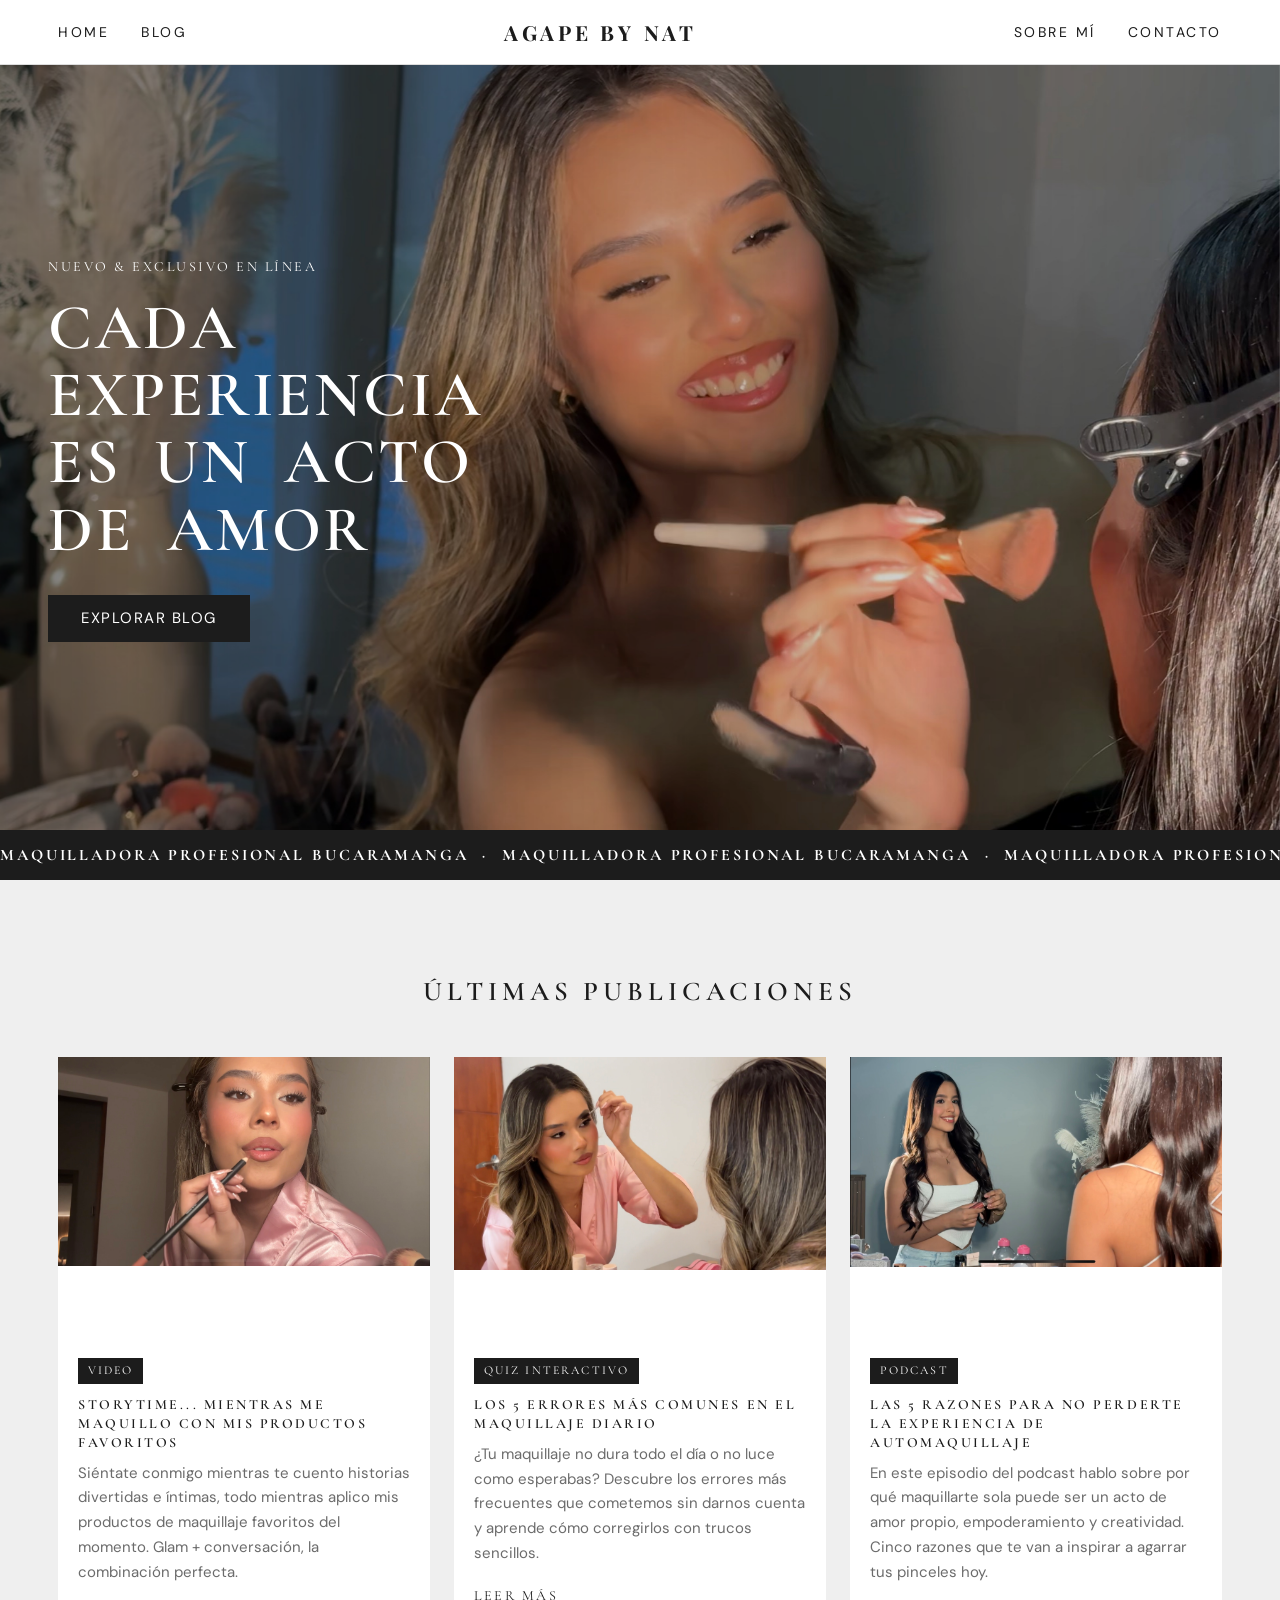
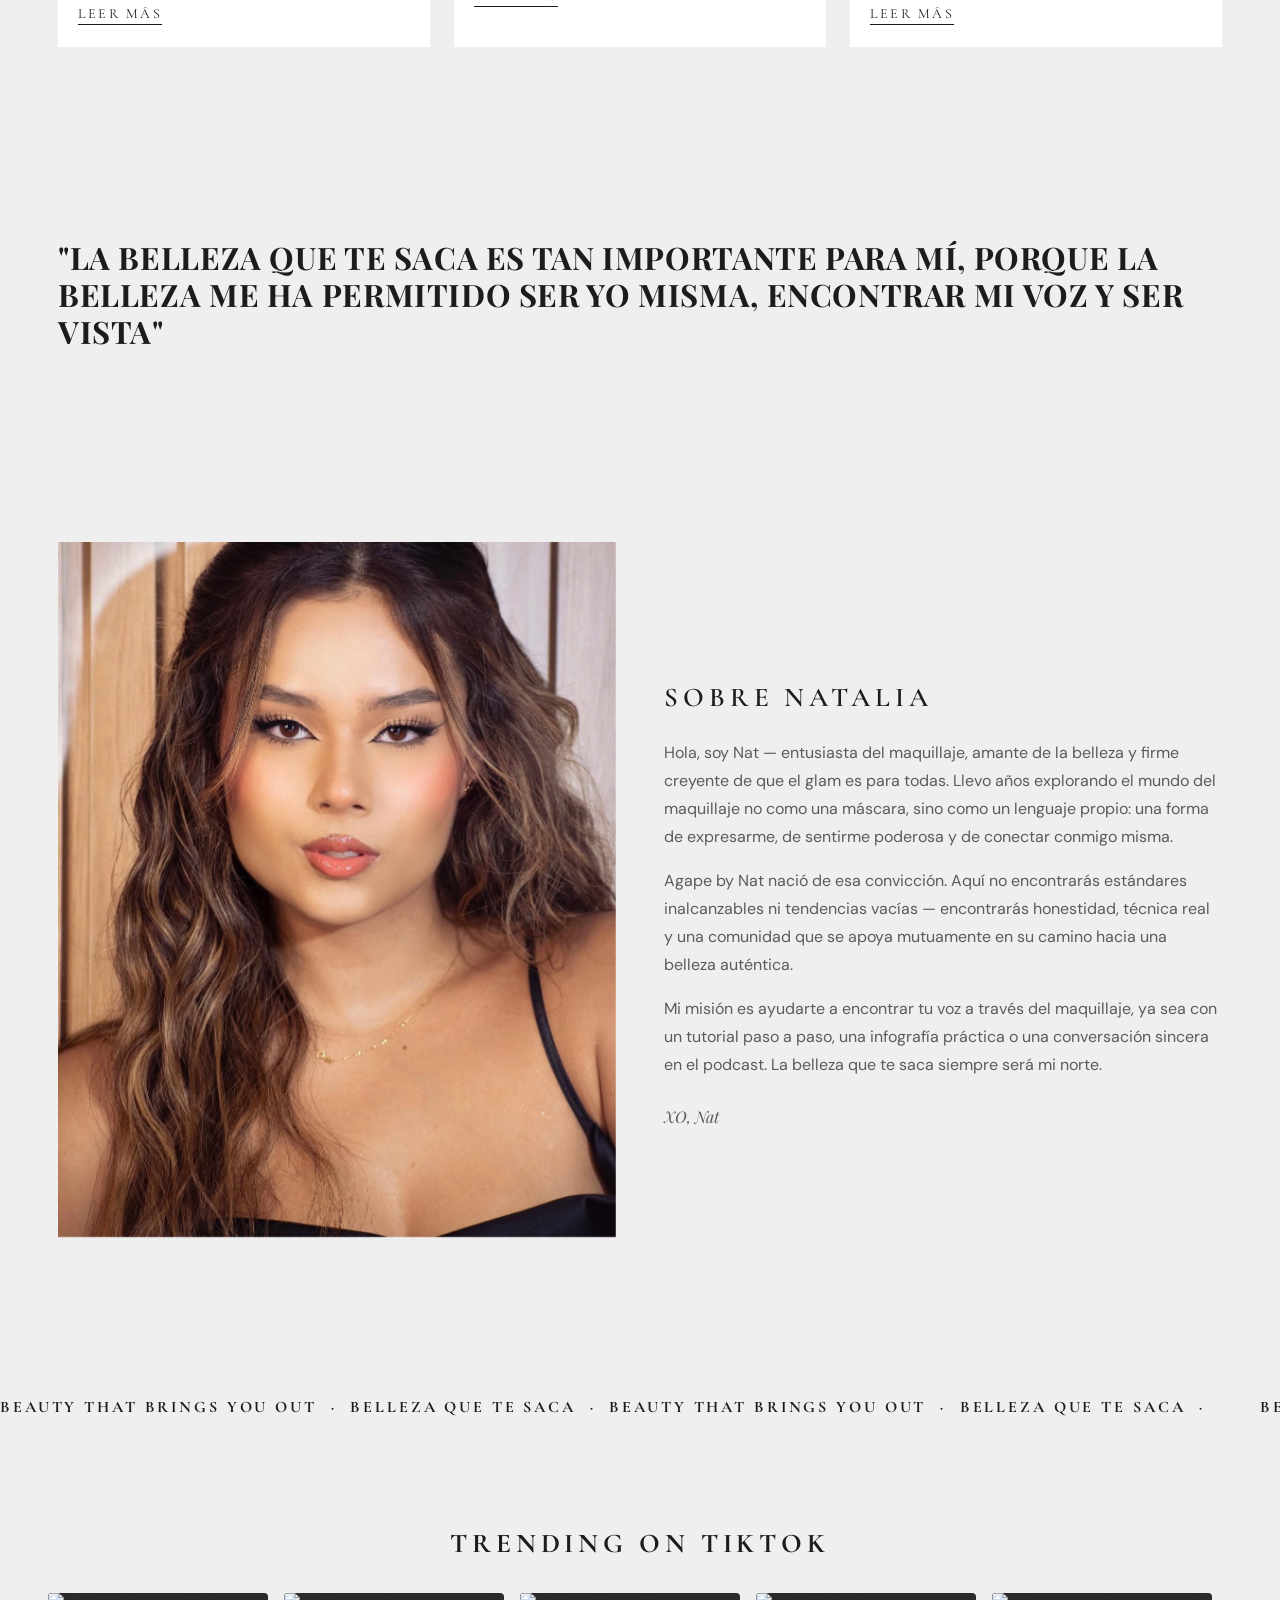
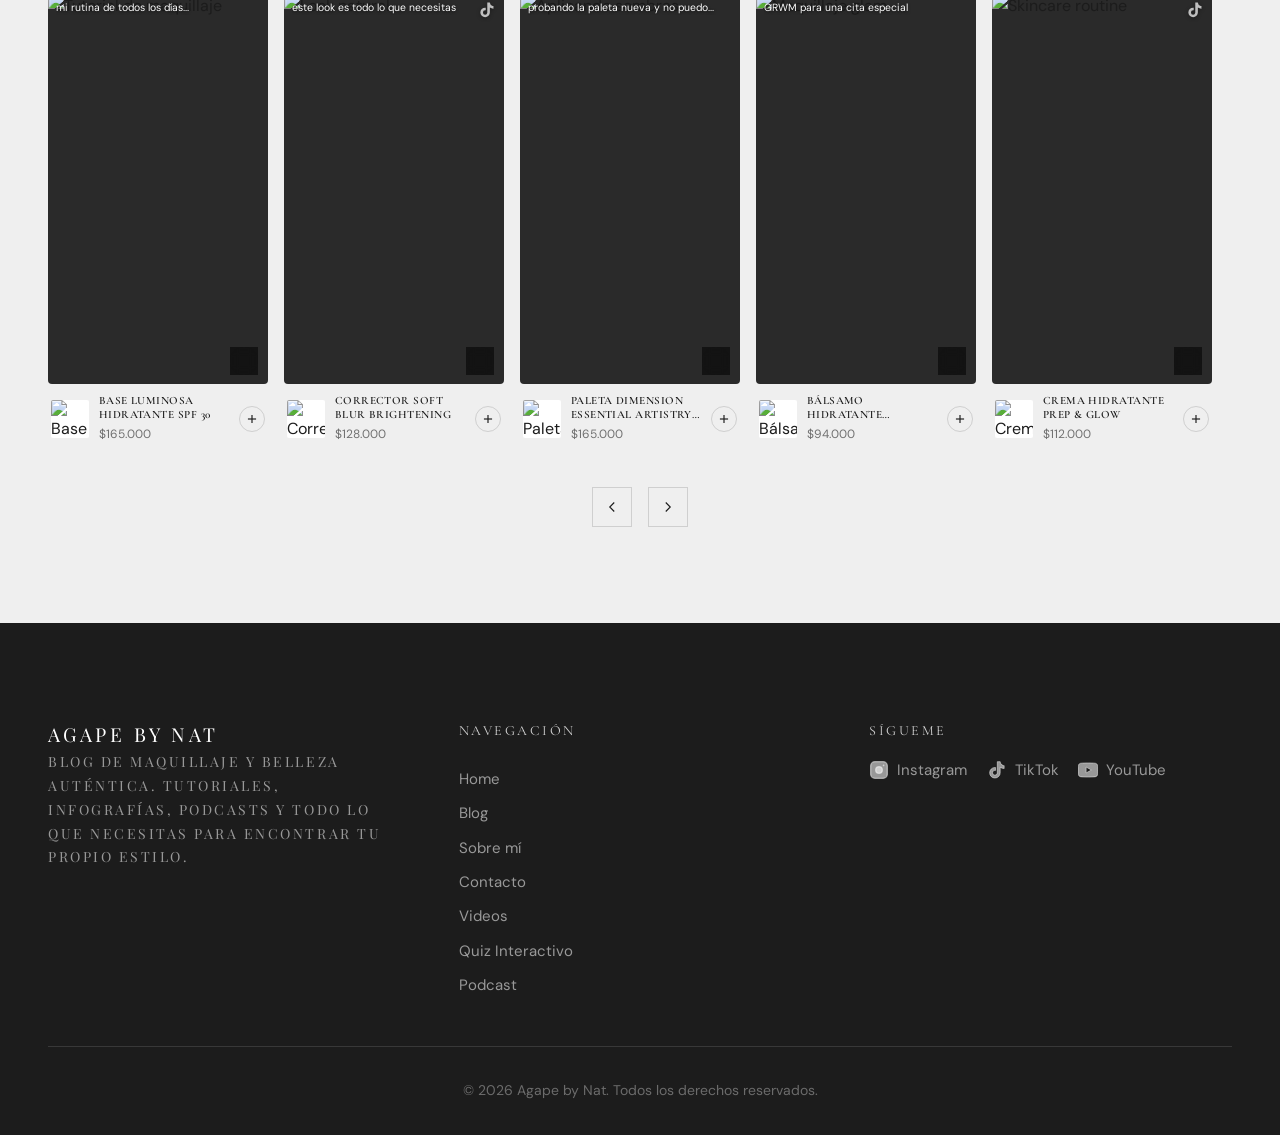
==== commit 2dd686e7: "feat: scroll reveal animations + parallax hero con texto animado - Scroll reveal: secciones aparecen" ====
--- a/index.html
+++ b/index.html
@@ -100,9 +100,17 @@
         />
         <div class="hero__overlay" aria-hidden="true"></div>
         <div class="hero__content">
-          <p class="hero__subtitle">NUEVO &amp; EXCLUSIVO EN LÍNEA</p>
-          <h1 class="hero__title">CADA EXPERIENCIA<br />ES UN ACTO DE AMOR</h1>
-          <a href="#blog" class="btn btn--primary">EXPLORAR BLOG</a>
+          <p class="hero__subtitle hero__animate" style="--delay: 0s">NUEVO &amp; EXCLUSIVO EN LÍNEA</p>
+          <h1 class="hero__title">
+            <span class="hero__word" style="--delay: 0.3s">CADA</span>
+            <span class="hero__word" style="--delay: 0.4s">EXPERIENCIA</span><br />
+            <span class="hero__word" style="--delay: 0.55s">ES</span>
+            <span class="hero__word" style="--delay: 0.65s">UN</span>
+            <span class="hero__word" style="--delay: 0.75s">ACTO</span>
+            <span class="hero__word" style="--delay: 0.85s">DE</span>
+            <span class="hero__word" style="--delay: 0.95s">AMOR</span>
+          </h1>
+          <a href="#blog" class="btn btn--primary hero__animate" style="--delay: 1.2s">EXPLORAR BLOG</a>
         </div>
       </section>
 
@@ -131,7 +139,7 @@
         <div class="cards-grid">
 
           <!-- Card 1 — Video -->
-          <article class="card" aria-labelledby="card1-title">
+          <article class="card reveal reveal--d1" aria-labelledby="card1-title">
             <a href="post1.html" class="card__image-link" tabindex="-1" aria-hidden="true">
               <div class="card__image">
                 <img
@@ -159,8 +167,8 @@
             </div>
           </article>
 
-          <!-- Card 2 — Infografía -->
-          <article class="card" aria-labelledby="card2-title">
+          <!-- Card 2 — Quiz Interactivo -->
+          <article class="card reveal reveal--d2" aria-labelledby="card2-title">
             <a href="post2.html" class="card__image-link" tabindex="-1" aria-hidden="true">
               <div class="card__image">
                 <img
@@ -189,7 +197,7 @@
           </article>
 
           <!-- Card 3 — Podcast -->
-          <article class="card" aria-labelledby="card3-title">
+          <article class="card reveal reveal--d3" aria-labelledby="card3-title">
             <a href="post3.html" class="card__image-link" tabindex="-1" aria-hidden="true">
               <div class="card__image">
                 <img
@@ -223,7 +231,7 @@
       <!-- ============================================================
            QUOTE SECTION
       ============================================================ -->
-      <section class="quote-section" aria-label="Cita inspiracional">
+      <section class="quote-section reveal" aria-label="Cita inspiracional">
         <blockquote>
           <p>
             "LA BELLEZA QUE TE SACA ES TAN IMPORTANTE PARA MÍ, PORQUE LA BELLEZA
@@ -237,7 +245,7 @@
       ============================================================ -->
       <section class="about-section" id="about" aria-labelledby="about-heading">
 
-        <div class="about-section__image">
+        <div class="about-section__image reveal reveal--left">
           <img
             src="IMG_2554.PNG"
             alt="Natalia, fundadora de Agape by Nat"
@@ -247,7 +255,7 @@
           />
         </div>
 
-        <div class="about-section__text">
+        <div class="about-section__text reveal reveal--right">
           <h2 id="about-heading">SOBRE NATALIA</h2>
           <p>
             Hola, soy Nat — entusiasta del maquillaje, amante de la belleza
@@ -293,7 +301,7 @@
            TRENDING ON TIKTOK
       ============================================================ -->
       <section class="tiktok-section">
-        <h2 class="tiktok-section__title">TRENDING ON TIKTOK</h2>
+        <h2 class="tiktok-section__title reveal">TRENDING ON TIKTOK</h2>
 
         <div class="tiktok-carousel__wrapper">
           <div class="tiktok-carousel" id="tiktok-carousel">
--- a/styles.css
+++ b/styles.css
@@ -1956,3 +1956,95 @@
     display: none;
   }
 }
+
+/* ===================================================================
+   SCROLL REVEAL ANIMATIONS
+   =================================================================== */
+.reveal {
+  opacity: 0;
+  transform: translateY(30px);
+  transition: opacity 0.8s cubic-bezier(0.16, 1, 0.3, 1),
+              transform 0.8s cubic-bezier(0.16, 1, 0.3, 1);
+  will-change: opacity, transform;
+}
+
+.reveal--left {
+  transform: translateX(-40px);
+}
+
+.reveal--right {
+  transform: translateX(40px);
+}
+
+.reveal--visible {
+  opacity: 1;
+  transform: translate(0, 0);
+}
+
+/* Stagger delays */
+.reveal--d1 { transition-delay: 0.15s; }
+.reveal--d2 { transition-delay: 0.3s; }
+.reveal--d3 { transition-delay: 0.45s; }
+
+/* ===================================================================
+   HERO — PARALLAX + ANIMATED TEXT
+   =================================================================== */
+.hero {
+  will-change: auto;
+}
+
+.hero__bg {
+  will-change: transform;
+  transition: none;
+}
+
+.hero__content {
+  will-change: opacity, transform;
+}
+
+/* Word-by-word reveal */
+.hero__word,
+.hero__animate {
+  display: inline-block;
+  opacity: 0;
+  transform: translateY(25px);
+  animation: hero-word-reveal 0.7s cubic-bezier(0.16, 1, 0.3, 1) forwards;
+  animation-delay: var(--delay, 0s);
+}
+
+.hero__word {
+  margin-right: 0.25em;
+}
+
+@keyframes hero-word-reveal {
+  to {
+    opacity: 1;
+    transform: translateY(0);
+  }
+}
+
+/* ===================================================================
+   REDUCED MOTION — Accessibility
+   =================================================================== */
+@media (prefers-reduced-motion: reduce) {
+  .reveal {
+    opacity: 1;
+    transform: none;
+    transition: none;
+  }
+
+  .hero__word,
+  .hero__animate {
+    opacity: 1;
+    transform: none;
+    animation: none;
+  }
+
+  .hero__bg {
+    transform: none !important;
+  }
+
+  .hero__content {
+    opacity: 1 !important;
+  }
+}
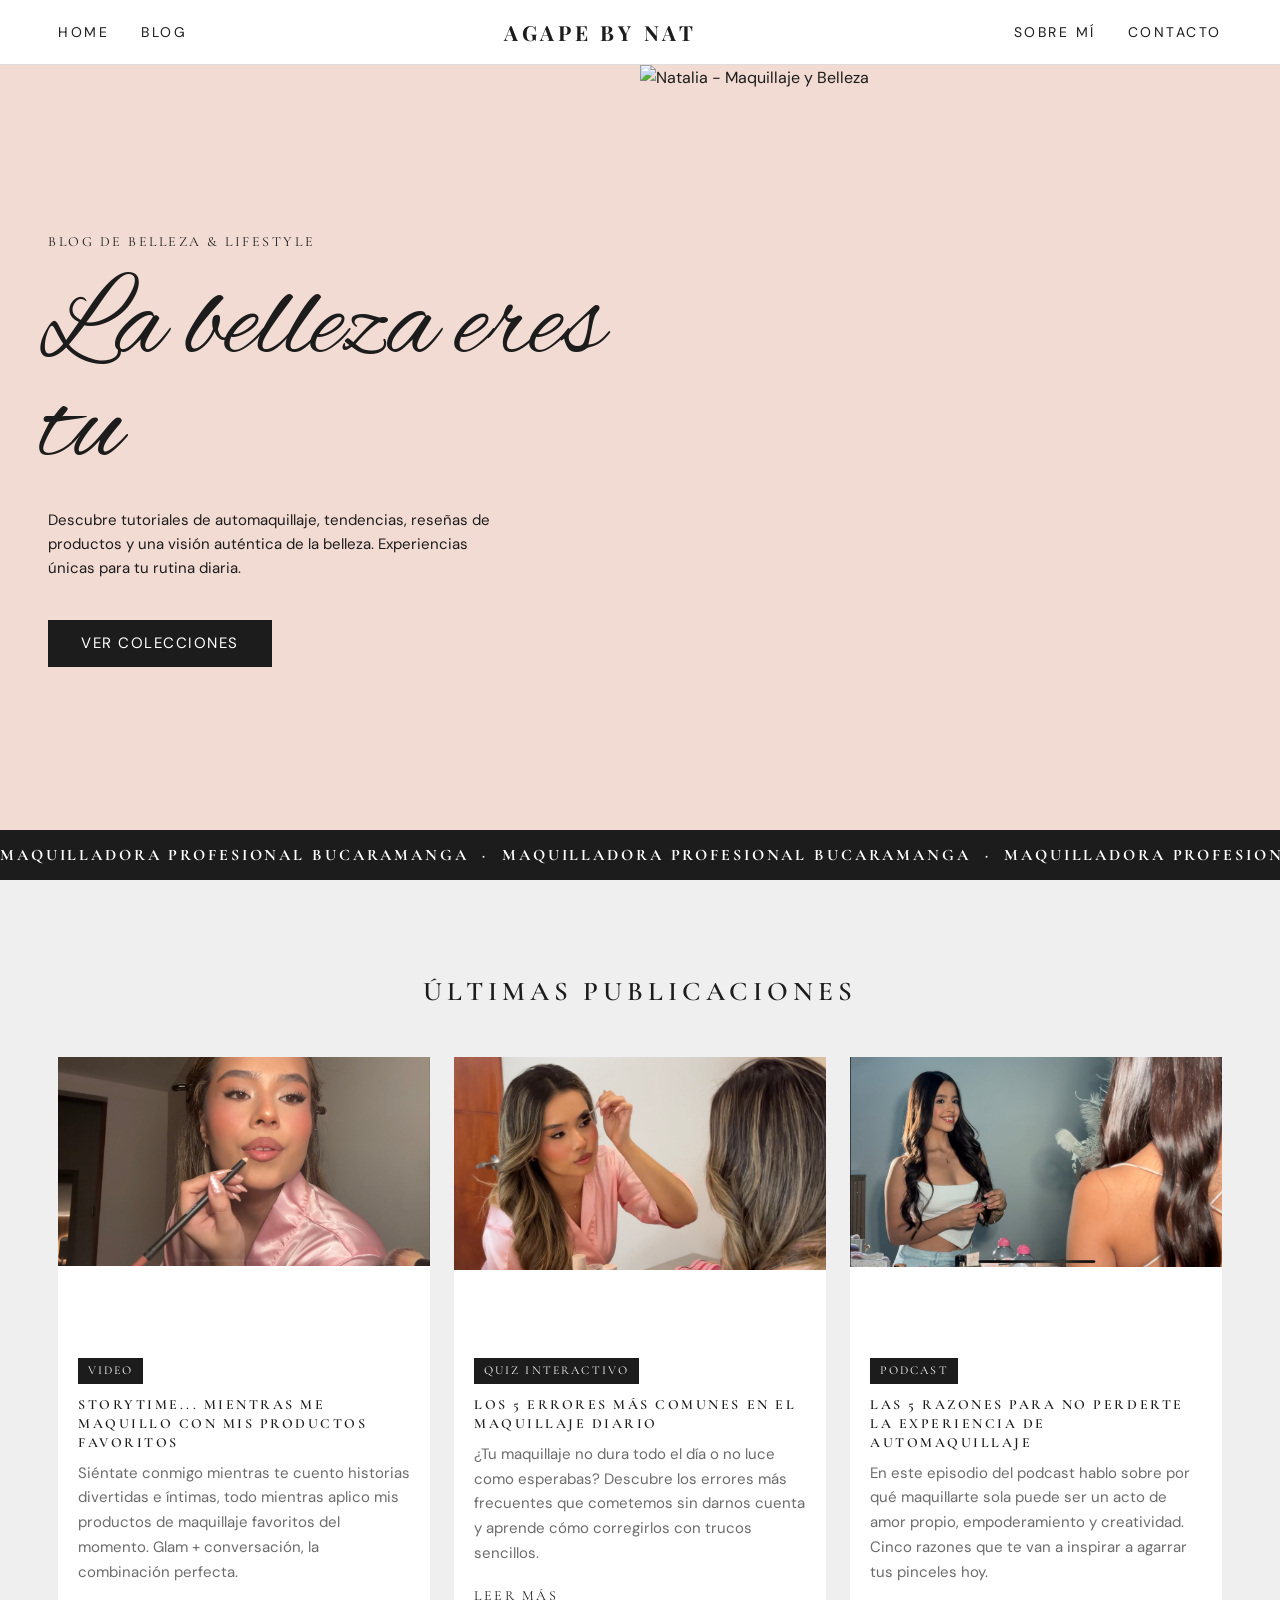
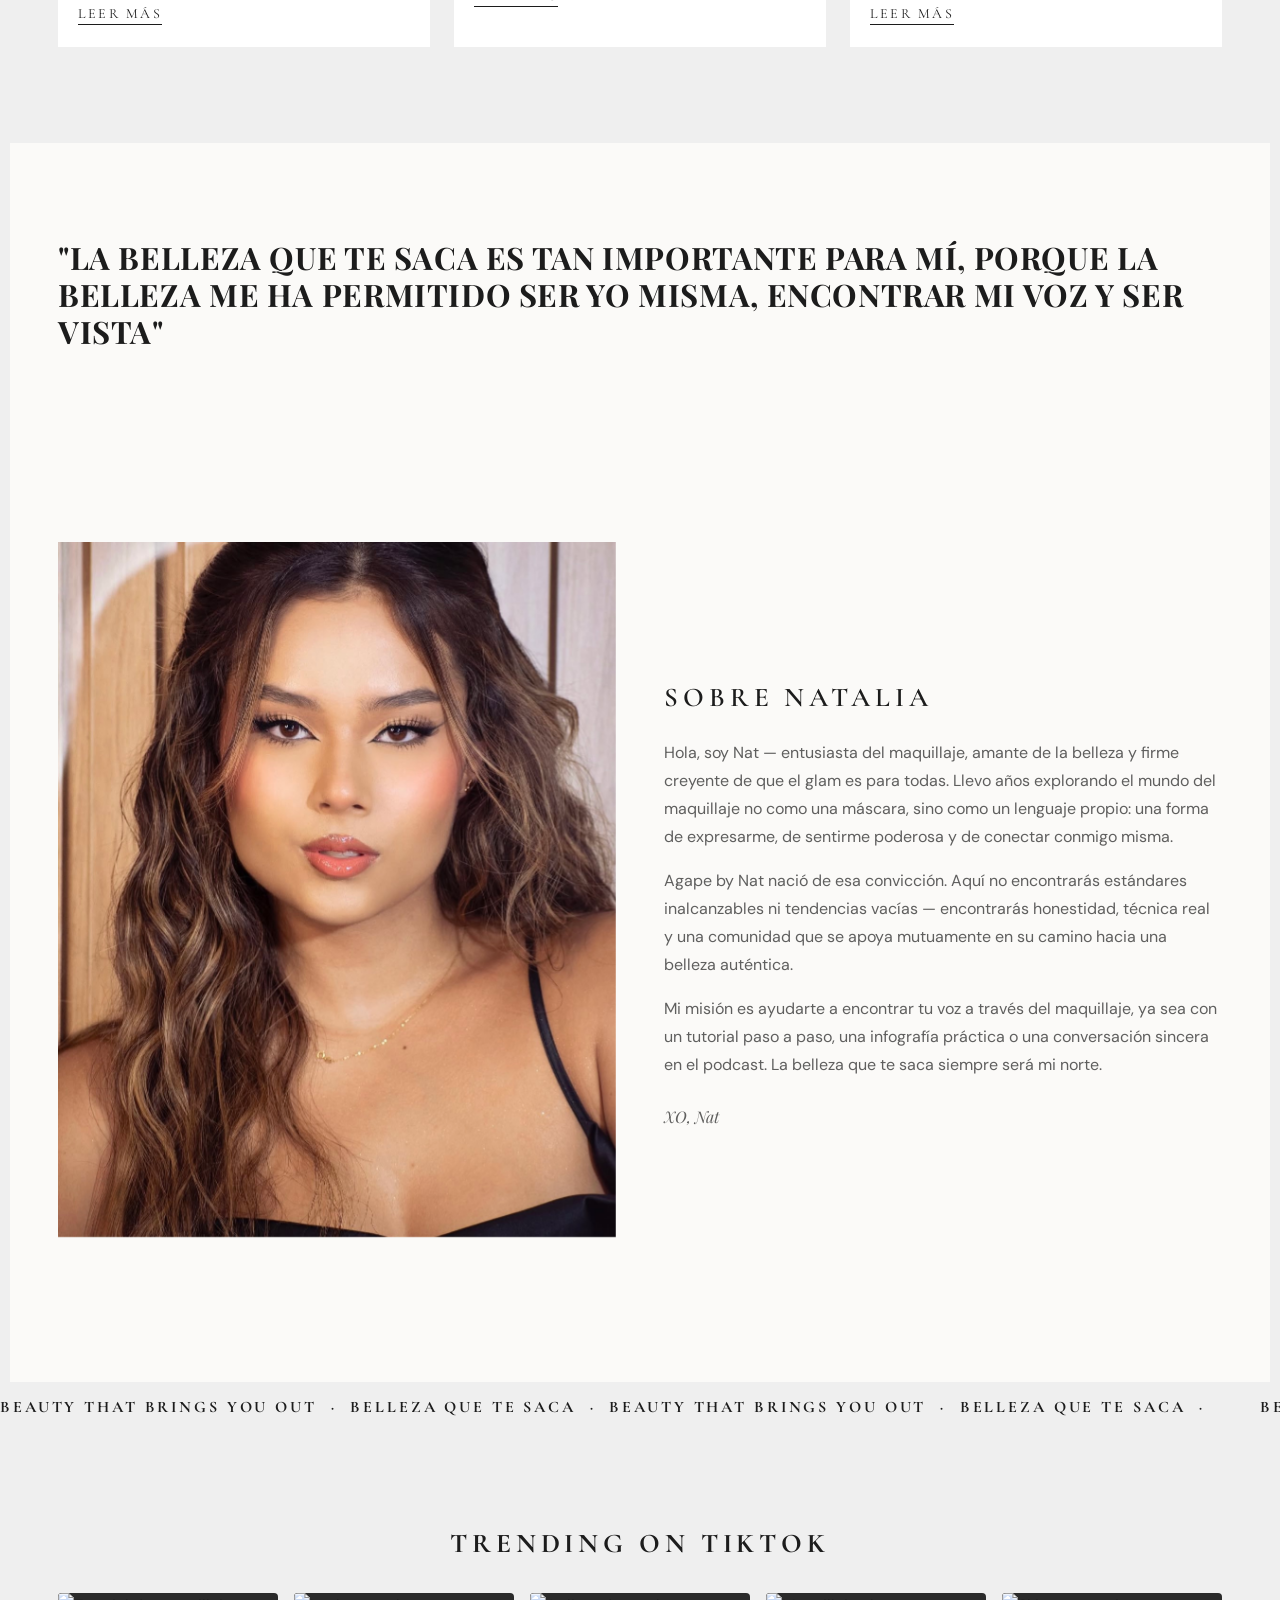
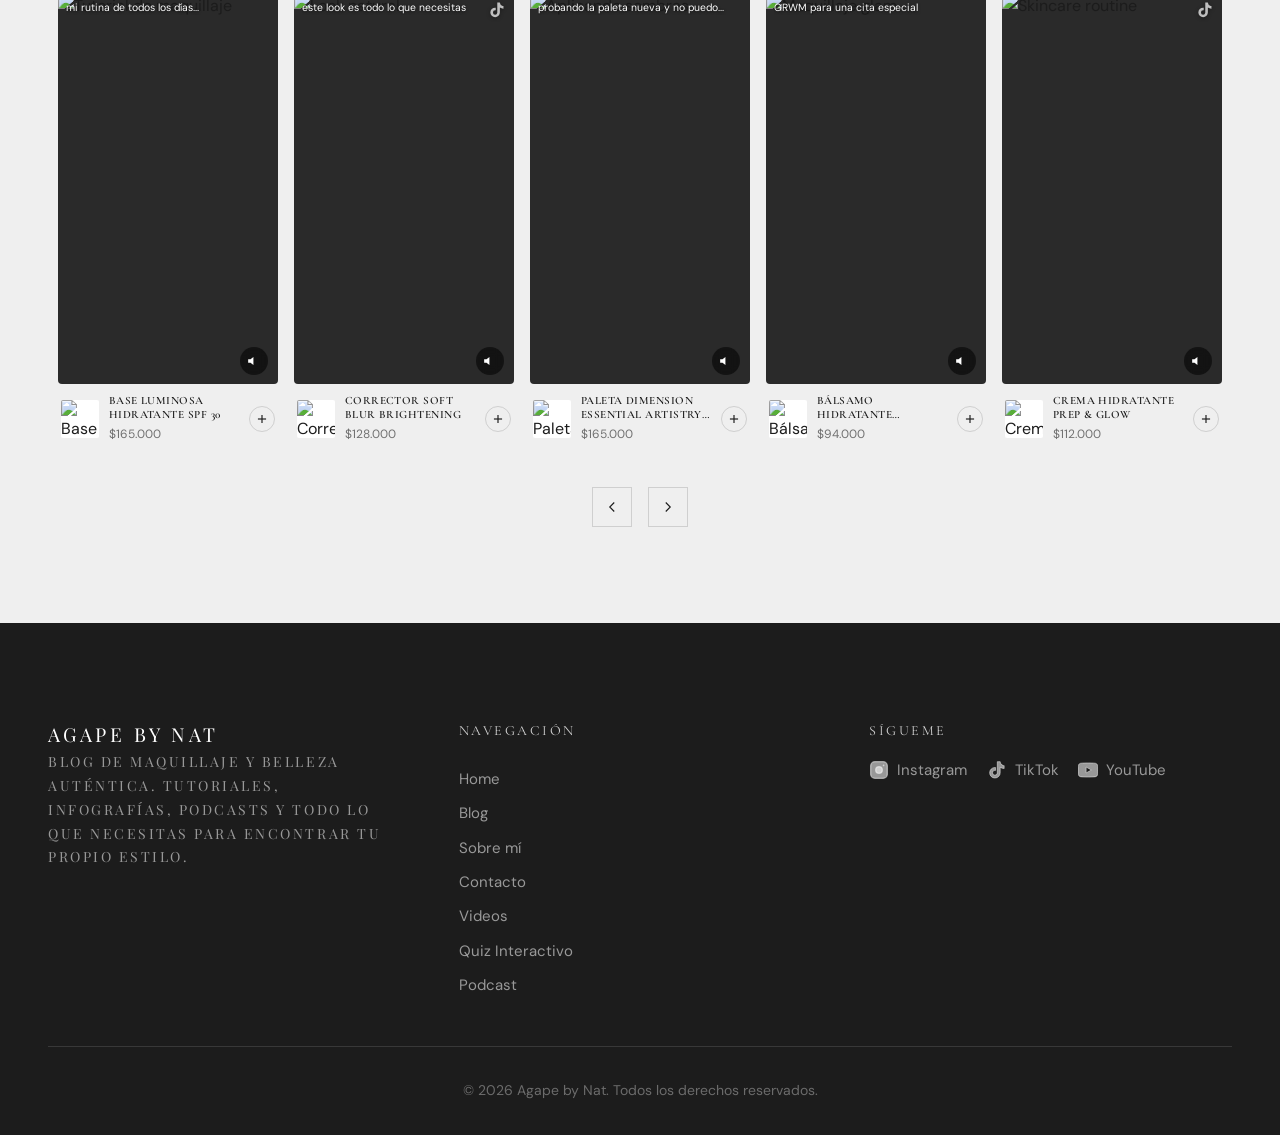
==== commit f7ae161c: "Aplica máscara de fundido (fade) editorial a la imagen del hero para ocultar corte inferior" ====
--- a/index.html
+++ b/index.html
@@ -18,7 +18,7 @@
     <link rel="icon" href="data:image/svg+xml,<svg xmlns='http://www.w3.org/2000/svg' viewBox='0 0 100 100'><rect width='100' height='100' fill='%231c1c1c'/><text x='50' y='62' font-family='Georgia,serif' font-size='38' font-weight='bold' fill='white' text-anchor='middle'>AN</text></svg>" />
     <link rel="preconnect" href="https://fonts.googleapis.com">
     <link rel="preconnect" href="https://fonts.gstatic.com" crossorigin>
-    <link href="https://fonts.googleapis.com/css2?family=Cormorant+Garamond:ital,wght@0,400;0,600;0,700;1,400&family=DM+Sans:wght@300;400;500;700&family=Playfair+Display:ital,wght@0,400;0,700;1,400&display=swap" rel="stylesheet">
+    <link href="https://fonts.googleapis.com/css2?family=Cormorant+Garamond:ital,wght@0,400;0,600;0,700;1,400&family=DM+Sans:wght@300;400;500;700&family=Playfair+Display:ital,wght@0,400;0,700;1,400&family=Alex+Brush&display=swap" rel="stylesheet">
     <link rel="stylesheet" href="styles.css" />
   </head>
 
@@ -90,27 +90,25 @@
       <!-- ============================================================
            HERO SECTION
       ============================================================ -->
-      <section class="hero" aria-label="Sección principal">
-        <img
-          class="hero__bg"
-          src="IMG_2548.PNG"
-          alt=""
-          role="presentation"
-          fetchpriority="high"
-        />
-        <div class="hero__overlay" aria-hidden="true"></div>
-        <div class="hero__content">
-          <p class="hero__subtitle hero__animate" style="--delay: 0s">NUEVO &amp; EXCLUSIVO EN LÍNEA</p>
-          <h1 class="hero__title">
-            <span class="hero__word" style="--delay: 0.3s">CADA</span>
-            <span class="hero__word" style="--delay: 0.4s">EXPERIENCIA</span><br />
-            <span class="hero__word" style="--delay: 0.55s">ES</span>
-            <span class="hero__word" style="--delay: 0.65s">UN</span>
-            <span class="hero__word" style="--delay: 0.75s">ACTO</span>
-            <span class="hero__word" style="--delay: 0.85s">DE</span>
-            <span class="hero__word" style="--delay: 0.95s">AMOR</span>
+      <section class="hero hero--split" aria-label="Sección principal">
+        <div class="hero__text-column">
+          <p class="hero__subtitle hero__animate" style="--delay: 0s">BLOG DE BELLEZA & LIFESTYLE</p>
+          <h1 class="hero__title hero__title--script hero__animate" style="--delay: 0.3s">
+            La belleza eres tu
           </h1>
-          <a href="#blog" class="btn btn--primary hero__animate" style="--delay: 1.2s">EXPLORAR BLOG</a>
+          <p class="hero__description hero__animate" style="--delay: 0.6s">
+            Descubre tutoriales de automaquillaje, tendencias, reseñas de productos y una visión auténtica de la belleza. Experiencias únicas para tu rutina diaria.
+          </p>
+          <a href="#blog" class="btn btn--primary hero__animate" style="--delay: 0.9s">VER COLECCIONES</a>
+        </div>
+        <div class="hero__image-column hero__animate" style="--delay: 0.5s">
+          <img
+            class="hero__model"
+            src="natalia-hero.png"
+            alt="Natalia - Maquillaje y Belleza"
+            role="presentation"
+            fetchpriority="high"
+          />
         </div>
       </section>
 
--- a/styles.css
+++ b/styles.css
@@ -21,6 +21,7 @@
   --accent: 28 28 28;
   --background-primary: 239 239 239;
   --background-secondary: 255 255 255;
+  --background-alt: 251 250 248; /* NEW: Warm beige / Nude */
   --text-primary: 28 28 28;
   --border-color: 207 207 207;
   --button-background-primary: 28 28 28;
@@ -42,6 +43,7 @@
   --text-font-weight: 400;
   --text-letter-spacing: 0.0em;
   --brand-font-family: 'Playfair Display', Georgia, serif;
+  --script-font-family: 'Alex Brush', cursive;
   --button-text-transform: uppercase;
   --button-letter-spacing: 0.1em;
   --button-border-radius: 0.0rem;
@@ -262,39 +264,42 @@
   color: rgb(var(--text-primary));
 }
 
-/* ===== HERO ===== */
-.hero {
+/* ===== HERO SPLIT ===== */
+.hero--split {
   position: relative;
   min-height: 85vh;
   display: flex;
   align-items: center;
-  justify-content: flex-start;
+  background-color: rgb(242, 219, 210); /* Nude pink inspired background */
   overflow: hidden;
-  background-size: cover;
-  background-position: center;
-}
-
-.hero__bg {
-  position: absolute;
-  inset: 0;
-  width: 100%;
-  height: 100%;
-  object-fit: cover;
-  object-position: center;
-  z-index: 0;
-}
-
-.hero__overlay {
-  position: absolute;
-  inset: 0;
-  background: linear-gradient(to right, rgba(0, 0, 0, 0.5) 0%, rgba(0, 0, 0, 0.05) 100%);
-}
-
-.hero__content {
-  position: relative;
+  padding: 0 var(--container-gutter);
+}
+
+.hero__text-column {
+  flex: 1;
+  max-width: 600px;
+  z-index: 2;
+  padding-top: 4rem;
+  padding-bottom: 4rem;
+}
+
+.hero__image-column {
+  flex: 1;
+  height: 85vh;
+  display: flex;
+  align-items: flex-end; /* model placed at the bottom edge */
+  justify-content: center;
   z-index: 1;
-  padding: 4rem var(--container-gutter);
-  max-width: 600px;
+  /* Soft fade mask applied to the bottom of the column */
+  -webkit-mask-image: linear-gradient(to bottom, rgba(0,0,0,1) 85%, rgba(0,0,0,0) 100%);
+  mask-image: linear-gradient(to bottom, rgba(0,0,0,1) 85%, rgba(0,0,0,0) 100%);
+}
+
+.hero__model {
+  max-width: 100%;
+  max-height: 85vh;
+  object-fit: contain;
+  object-position: bottom center;
 }
 
 .hero__subtitle {
@@ -302,19 +307,51 @@
   font-size: var(--text-xs);
   text-transform: var(--heading-text-transform);
   letter-spacing: var(--heading-letter-spacing);
-  color: var(--white);
-  margin-bottom: 1rem;
-}
-
-.hero__title {
-  font-family: var(--heading-font-family);
-  font-size: clamp(2.5rem, 5vw, 4.5rem);
-  font-weight: var(--heading-font-weight);
-  text-transform: var(--heading-text-transform);
-  letter-spacing: 0.04em;
-  color: var(--white);
-  line-height: 1.05;
-  margin-bottom: 2rem;
+  color: rgb(var(--text-primary));
+  margin-bottom: 1.5rem;
+}
+
+.hero__title--script {
+  font-family: var(--script-font-family);
+  font-size: clamp(4.5rem, 9vw, 9rem);
+  font-weight: 400;
+  text-transform: none;
+  letter-spacing: normal;
+  color: rgb(var(--accent));
+  line-height: 0.9;
+  margin-bottom: 1.5rem;
+  margin-left: -0.5rem;
+}
+
+.hero__description {
+  font-size: var(--text-sm);
+  color: rgb(var(--text-primary));
+  opacity: 0.85;
+  max-width: 450px;
+  line-height: 1.6;
+  margin-bottom: 2.5rem;
+}
+
+@media screen and (max-width: 900px) {
+  .hero--split {
+    flex-direction: column;
+    text-align: center;
+    padding-top: 6rem;
+  }
+  .hero__text-column {
+    display: flex;
+    flex-direction: column;
+    align-items: center;
+    margin-bottom: 2rem;
+    padding-top: 0;
+  }
+  .hero__image-column {
+    width: 100%;
+    align-items: flex-end;
+  }
+  .hero__title--script {
+    margin-left: 0;
+  }
 }
 
 /* ===== BUTTONS ===== */
@@ -328,7 +365,7 @@
   letter-spacing: var(--button-letter-spacing);
   border-radius: var(--button-border-radius);
   cursor: pointer;
-  transition: all 0.3s;
+  transition: all 0.4s cubic-bezier(0.25, 0.46, 0.45, 0.94);
   text-align: center;
   line-height: 1.65;
 }
@@ -424,10 +461,15 @@
   box-shadow: var(--shadow-md);
 }
 
+.card:hover .card__image {
+  transform: scale(1.03);
+}
+
 .card__image {
   width: 100%;
   aspect-ratio: 4/3;
   object-fit: cover;
+  transition: transform 0.5s cubic-bezier(0.25, 0.46, 0.45, 0.94);
 }
 
 .card__body {
@@ -478,6 +520,7 @@
   padding: var(--section-vertical-spacing) var(--container-gutter);
   max-width: var(--container-lg-max-width);
   margin: 0 auto;
+  background: rgb(var(--background-alt));
 }
 
 .quote-section blockquote {
@@ -498,6 +541,7 @@
   padding: var(--section-vertical-spacing) var(--container-gutter);
   max-width: var(--container-lg-max-width);
   margin: 0 auto;
+  background: rgb(var(--background-alt));
 }
 
 .about-section__image {
@@ -826,8 +870,9 @@
 
 .post-content p {
   font-size: var(--text-base);
-  line-height: 1.75;
-  margin-bottom: 1.25rem;
+  line-height: 1.8;
+  margin-bottom: 1.5rem;
+  letter-spacing: 0.01em;
 }
 
 .post-content a {
@@ -901,12 +946,17 @@
   text-align: center;
 }
 
+.product-card:hover .product-card__image {
+  transform: scale(1.03);
+}
+
 .product-card__image {
   width: 100%;
   aspect-ratio: 1;
   object-fit: cover;
   margin-bottom: 0.75rem;
   background: rgb(var(--background-secondary));
+  transition: transform 0.5s cubic-bezier(0.25, 0.46, 0.45, 0.94);
 }
 
 .product-card__name {
@@ -1114,6 +1164,7 @@
   -webkit-overflow-scrolling: touch;
   padding-bottom: 0.5rem;
   scrollbar-width: none;
+  justify-content: center;
 }
 
 .tiktok-carousel::-webkit-scrollbar {
@@ -1298,6 +1349,7 @@
   line-height: 1.3;
   display: -webkit-box;
   -webkit-line-clamp: 2;
+  line-clamp: 2;
   -webkit-box-orient: vertical;
   overflow: hidden;
   color: rgb(var(--text-primary));
@@ -1444,7 +1496,7 @@
   border: 1px solid rgb(var(--border-color));
   cursor: pointer;
   font-size: var(--text-sm);
-  transition: all 0.25s;
+  transition: all 0.4s cubic-bezier(0.25, 0.46, 0.45, 0.94);
   background: transparent;
   text-align: left;
   font-family: var(--text-font-family);
@@ -1575,7 +1627,7 @@
 }
 
 .flip-card {
-  perspective: 1000px;
+  perspective: 1500px;
   cursor: pointer;
   height: 200px;
 }
@@ -1601,6 +1653,12 @@
   flex-direction: column;
   justify-content: center;
   padding: 1.5rem;
+  transition: box-shadow 0.4s cubic-bezier(0.25, 0.46, 0.45, 0.94);
+}
+
+.flip-card:hover .flip-card__front,
+.flip-card:hover .flip-card__back {
+  box-shadow: var(--shadow-md);
 }
 
 .flip-card__front {
@@ -1767,6 +1825,7 @@
 .checklist__item--checked .checklist__checkbox {
   background: rgb(var(--accent));
   border-color: rgb(var(--accent));
+  transform: scale(1.1);
 }
 
 .checklist__item--checked .checklist__checkbox svg {
@@ -1785,12 +1844,13 @@
 
 .checklist__item--checked .checklist__label {
   text-decoration: line-through;
+  text-decoration-color: rgb(var(--border-color));
   color: rgb(var(--text-primary) / 0.4);
 }
 
 .checklist__label {
   font-size: var(--text-sm);
-  transition: all 0.2s;
+  transition: all 0.4s cubic-bezier(0.25, 0.46, 0.45, 0.94);
 }
 
 .checklist__complete {
@@ -2024,10 +2084,550 @@
 }
 
 /* ===================================================================
+   VIDEO PLACEHOLDER — styled "coming soon" state
+   =================================================================== */
+.video-placeholder {
+  position: relative;
+  width: 100%;
+  height: 100%;
+  display: flex;
+  flex-direction: column;
+  align-items: center;
+  justify-content: center;
+  overflow: hidden;
+}
+
+.video-placeholder__thumb {
+  position: absolute;
+  inset: 0;
+  width: 100%;
+  height: 100%;
+  object-fit: cover;
+  filter: brightness(0.4);
+}
+
+.video-placeholder__icon {
+  position: relative;
+  z-index: 1;
+  width: 72px;
+  height: 72px;
+  border-radius: 50%;
+  background: rgba(255, 255, 255, 0.15);
+  backdrop-filter: blur(4px);
+  display: flex;
+  align-items: center;
+  justify-content: center;
+  font-size: 1.75rem;
+  color: white;
+  border: 2px solid rgba(255, 255, 255, 0.3);
+  animation: pulse-play 2s ease-in-out infinite;
+}
+
+@keyframes pulse-play {
+  0%, 100% { transform: scale(1); box-shadow: 0 0 0 0 rgba(255,255,255,0.2); }
+  50% { transform: scale(1.05); box-shadow: 0 0 0 12px rgba(255,255,255,0); }
+}
+
+.video-placeholder__coming-soon {
+  position: relative;
+  z-index: 1;
+  margin-top: 1rem;
+  font-family: var(--heading-font-family);
+  font-size: var(--text-xs);
+  text-transform: uppercase;
+  letter-spacing: 0.2em;
+  color: rgba(255, 255, 255, 0.7);
+}
+
+.video-placeholder__notify {
+  position: relative;
+  z-index: 1;
+  margin-top: 0.75rem;
+  padding: 0.5rem 1.5rem;
+  background: transparent;
+  border: 1px solid rgba(255, 255, 255, 0.4);
+  color: white;
+  font-family: var(--heading-font-family);
+  font-size: var(--text-xs);
+  text-transform: uppercase;
+  letter-spacing: 0.15em;
+  cursor: pointer;
+  transition: background 0.3s, border-color 0.3s;
+}
+
+.video-placeholder__notify:hover {
+  background: rgba(255, 255, 255, 0.1);
+  border-color: rgba(255, 255, 255, 0.6);
+}
+
+/* ===================================================================
+   PRODUCT CARDS — enhanced with hover, price, link
+   =================================================================== */
+.product-card {
+  transition: transform 0.3s ease, box-shadow 0.3s ease;
+}
+
+.product-card:hover {
+  transform: translateY(-4px);
+  box-shadow: var(--shadow-md);
+}
+
+.product-card__image-wrap {
+  position: relative;
+  width: 100%;
+  aspect-ratio: 1;
+  overflow: hidden;
+  margin-bottom: 0.75rem;
+  background: rgb(var(--background-secondary));
+}
+
+.product-card__image-wrap img {
+  width: 100%;
+  height: 100%;
+  object-fit: cover;
+  transition: transform 0.4s ease;
+}
+
+.product-card:hover .product-card__image-wrap img {
+  transform: scale(1.05);
+}
+
+.product-card__hover-overlay {
+  position: absolute;
+  inset: 0;
+  background: rgba(28, 28, 28, 0.5);
+  display: flex;
+  align-items: center;
+  justify-content: center;
+  opacity: 0;
+  transition: opacity 0.3s ease;
+  color: white;
+  font-family: var(--heading-font-family);
+  font-size: var(--text-xs);
+  text-transform: uppercase;
+  letter-spacing: 0.15em;
+}
+
+.product-card:hover .product-card__hover-overlay {
+  opacity: 1;
+}
+
+.product-card__price {
+  font-family: var(--body-font-family);
+  font-size: var(--text-sm);
+  color: rgb(var(--text-primary) / 0.6);
+  margin-top: 0.25rem;
+}
+
+.product-card__link {
+  display: inline-block;
+  margin-top: 0.5rem;
+  font-family: var(--heading-font-family);
+  font-size: var(--text-xs);
+  text-transform: uppercase;
+  letter-spacing: 0.15em;
+  text-decoration: underline;
+  text-underline-offset: 3px;
+  transition: opacity 0.3s;
+}
+
+.product-card__link:hover {
+  opacity: 0.5;
+}
+
+/* ===================================================================
+   TIMESTAMPS — interactive clickable items
+   =================================================================== */
+.timestamps-interactive {
+  display: flex;
+  flex-direction: column;
+  gap: 0;
+  margin: 2rem 0;
+}
+
+.timestamps-interactive__item {
+  display: flex;
+  align-items: center;
+  gap: 1rem;
+  padding: 0.85rem 1rem;
+  border: none;
+  border-bottom: 1px solid rgb(var(--border-color));
+  background: transparent;
+  cursor: pointer;
+  transition: background 0.2s ease, padding-left 0.2s ease;
+  text-align: left;
+  width: 100%;
+  font-family: var(--body-font-family);
+  font-size: var(--text-sm);
+}
+
+.timestamps-interactive__item:first-child {
+  border-top: 1px solid rgb(var(--border-color));
+}
+
+.timestamps-interactive__item:hover {
+  background: rgb(var(--background-primary));
+  padding-left: 1.25rem;
+}
+
+.timestamps-interactive__item--active {
+  border-left: 3px solid rgb(var(--accent));
+  background: rgb(var(--background-primary));
+}
+
+.timestamps-interactive__time {
+  font-family: var(--heading-font-family);
+  font-size: var(--text-sm);
+  font-weight: 600;
+  min-width: 3.5rem;
+  color: rgb(var(--accent));
+  letter-spacing: 0.05em;
+}
+
+.timestamps-interactive__label {
+  flex: 1;
+  line-height: 1.5;
+}
+
+.timestamps-interactive__play {
+  opacity: 0;
+  transition: opacity 0.2s ease;
+  font-size: 0.75rem;
+  color: rgb(var(--text-primary) / 0.4);
+}
+
+.timestamps-interactive__item:hover .timestamps-interactive__play {
+  opacity: 1;
+}
+
+/* ===================================================================
+   PODCAST PLAYER — "coming soon" badge + visual progress
+   =================================================================== */
+.podcast-player__controls {
+  display: flex;
+  align-items: center;
+  gap: 0.75rem;
+  margin-bottom: 0.75rem;
+}
+
+.podcast-player__play-btn {
+  width: 44px;
+  height: 44px;
+  border-radius: 50%;
+  background: rgb(var(--accent));
+  color: white;
+  border: 1px solid rgb(var(--accent));
+  display: flex;
+  align-items: center;
+  justify-content: center;
+  font-size: 1rem;
+  cursor: pointer;
+  opacity: 0.9;
+  flex-shrink: 0;
+  transition: all 0.4s cubic-bezier(0.25, 0.46, 0.45, 0.94);
+}
+
+.podcast-player__play-btn:hover {
+  background: transparent;
+  color: rgb(var(--accent));
+  transform: scale(1.05);
+}
+
+.podcast-player__progress {
+  flex: 1;
+  height: 4px;
+  background: rgb(var(--border-color));
+  border-radius: 2px;
+  overflow: hidden;
+}
+
+.podcast-player__progress-bar {
+  width: 0;
+  height: 100%;
+  background: rgb(var(--accent));
+  border-radius: 2px;
+}
+
+.podcast-player__time {
+  font-family: var(--heading-font-family);
+  font-size: var(--text-xs);
+  color: rgb(var(--text-primary) / 0.5);
+  min-width: 5rem;
+  text-align: right;
+}
+
+.podcast-player__badge {
+  display: inline-block;
+  padding: 0.25rem 0.75rem;
+  background: rgb(var(--accent));
+  color: white;
+  font-family: var(--heading-font-family);
+  font-size: 0.65rem;
+  text-transform: uppercase;
+  letter-spacing: 0.15em;
+  margin-bottom: 0.75rem;
+}
+
+/* ===================================================================
+   COUNTDOWN TIMER
+   =================================================================== */
+.countdown {
+  text-align: center;
+  padding: 2.5rem 1.5rem;
+  background: rgb(var(--background-primary));
+  margin: 2rem 0;
+}
+
+.countdown__heading {
+  font-family: var(--heading-font-family);
+  font-size: var(--text-xs);
+  text-transform: uppercase;
+  letter-spacing: 0.2em;
+  color: rgb(var(--text-primary) / 0.5);
+  margin-bottom: 1.5rem;
+}
+
+.countdown__grid {
+  display: flex;
+  justify-content: center;
+  gap: 2rem;
+}
+
+.countdown__unit {
+  display: flex;
+  flex-direction: column;
+  align-items: center;
+}
+
+.countdown__number {
+  font-family: var(--brand-font-family);
+  font-size: clamp(2rem, 5vw, 3.5rem);
+  font-weight: 700;
+  line-height: 1;
+  color: rgb(var(--accent));
+}
+
+.countdown__label {
+  font-family: var(--heading-font-family);
+  font-size: var(--text-xs);
+  text-transform: uppercase;
+  letter-spacing: 0.15em;
+  color: rgb(var(--text-primary) / 0.4);
+  margin-top: 0.35rem;
+}
+
+.countdown__expired {
+  font-family: var(--heading-font-family);
+  font-size: var(--text-h4);
+  text-transform: uppercase;
+  letter-spacing: 0.1em;
+}
+
+/* ===================================================================
+   POLL — interactive voting component
+   =================================================================== */
+.poll {
+  background: rgb(var(--background-secondary));
+  border: 1px solid rgb(var(--border-color));
+  padding: 2rem;
+  margin: 3rem 0;
+}
+
+.poll__title {
+  font-size: var(--text-h3);
+  font-weight: 700;
+  margin-bottom: 0.25rem;
+}
+
+.poll__subtitle {
+  font-size: var(--text-sm);
+  color: rgb(var(--text-primary) / 0.6);
+  margin-bottom: 1.5rem;
+}
+
+.poll__options {
+  display: flex;
+  flex-direction: column;
+  gap: 0.5rem;
+}
+
+.poll__option {
+  display: flex;
+  align-items: center;
+  gap: 1rem;
+  width: 100%;
+  padding: 0.85rem 1rem;
+  background: transparent;
+  border: 1px solid rgb(var(--border-color));
+  cursor: pointer;
+  transition: background 0.2s, border-color 0.2s;
+  text-align: left;
+  font-family: var(--body-font-family);
+  font-size: var(--text-sm);
+}
+
+.poll__option:hover:not(.poll__option--voted) {
+  background: rgb(var(--background-primary));
+  border-color: rgb(var(--accent));
+}
+
+.poll__option--voted {
+  cursor: default;
+  position: relative;
+  overflow: hidden;
+}
+
+.poll__option--selected {
+  border-color: rgb(var(--accent));
+  font-weight: 500;
+}
+
+.poll__option--selected .poll__bar {
+  background: rgb(var(--accent) / 0.15);
+}
+
+.poll__option-text {
+  flex: 1;
+  position: relative;
+  z-index: 1;
+}
+
+.poll__bar {
+  position: absolute;
+  left: 0;
+  top: 0;
+  height: 100%;
+  background: rgb(var(--accent) / 0.08);
+  width: 0;
+  transition: width 0.8s cubic-bezier(0.16, 1, 0.3, 1);
+}
+
+.poll__percent {
+  position: relative;
+  z-index: 1;
+  font-family: var(--heading-font-family);
+  font-size: var(--text-xs);
+  font-weight: 600;
+  min-width: 2.5rem;
+  text-align: right;
+  opacity: 0;
+  transition: opacity 0.4s ease 0.3s;
+}
+
+.poll__option--voted .poll__percent {
+  opacity: 1;
+}
+
+/* ===================================================================
+   PLATFORM CARDS — visual podcast platform links
+   =================================================================== */
+.platform-cards {
+  display: grid;
+  grid-template-columns: repeat(3, 1fr);
+  gap: 1rem;
+  margin: 2rem 0;
+}
+
+.platform-card {
+  display: flex;
+  flex-direction: column;
+  align-items: center;
+  padding: 2rem 1rem;
+  border: 1px solid rgb(var(--border-color));
+  text-align: center;
+  transition: transform 0.3s ease, box-shadow 0.3s ease, border-color 0.3s ease;
+  text-decoration: none;
+  color: inherit;
+}
+
+.platform-card:hover {
+  transform: translateY(-3px);
+  box-shadow: var(--shadow-md);
+  border-color: rgb(var(--accent));
+}
+
+.platform-card__icon {
+  width: 48px;
+  height: 48px;
+  margin-bottom: 0.75rem;
+  display: flex;
+  align-items: center;
+  justify-content: center;
+}
+
+.platform-card__icon svg {
+  width: 36px;
+  height: 36px;
+}
+
+.platform-card__name {
+  font-family: var(--heading-font-family);
+  font-size: var(--text-sm);
+  text-transform: uppercase;
+  letter-spacing: 0.15em;
+  font-weight: 600;
+}
+
+.platform-card__action {
+  font-size: var(--text-xs);
+  color: rgb(var(--text-primary) / 0.5);
+  margin-top: 0.35rem;
+}
+
+/* ===================================================================
+   BLOCKQUOTE — editorial pull-quote
+   =================================================================== */
+.post-content blockquote {
+  margin: 2.5rem 0;
+  padding: 1.5rem 2rem;
+  border-left: 3px solid rgb(var(--accent));
+  font-family: var(--heading-font-family);
+  font-size: var(--text-h4);
+  font-style: italic;
+  line-height: 1.5;
+  color: rgb(var(--text-primary) / 0.8);
+}
+
+/* ===================================================================
+   RESPONSIVE — new components
+   =================================================================== */
+@media screen and (max-width: 699px) {
+  .platform-cards {
+    grid-template-columns: 1fr;
+  }
+
+  .countdown__grid {
+    gap: 1rem;
+  }
+
+  .countdown__number {
+    font-size: 2rem;
+  }
+
+  .poll__option {
+    font-size: var(--text-xs);
+    padding: 0.75rem;
+  }
+
+  .timestamps-interactive__item {
+    padding: 0.75rem;
+    gap: 0.75rem;
+  }
+
+  .product-card__hover-overlay {
+    display: none;
+  }
+}
+
+/* ===================================================================
    REDUCED MOTION — Accessibility
    =================================================================== */
 @media (prefers-reduced-motion: reduce) {
-  .reveal {
+  .reveal,
+  .infographic-step,
+  .poll__bar,
+  .product-card,
+  .platform-card {
     opacity: 1;
     transform: none;
     transition: none;
@@ -2047,4 +2647,12 @@
   .hero__content {
     opacity: 1 !important;
   }
-}
+
+  .video-placeholder__icon {
+    animation: none;
+  }
+
+  .flip-card__inner {
+    transition: none;
+  }
+}
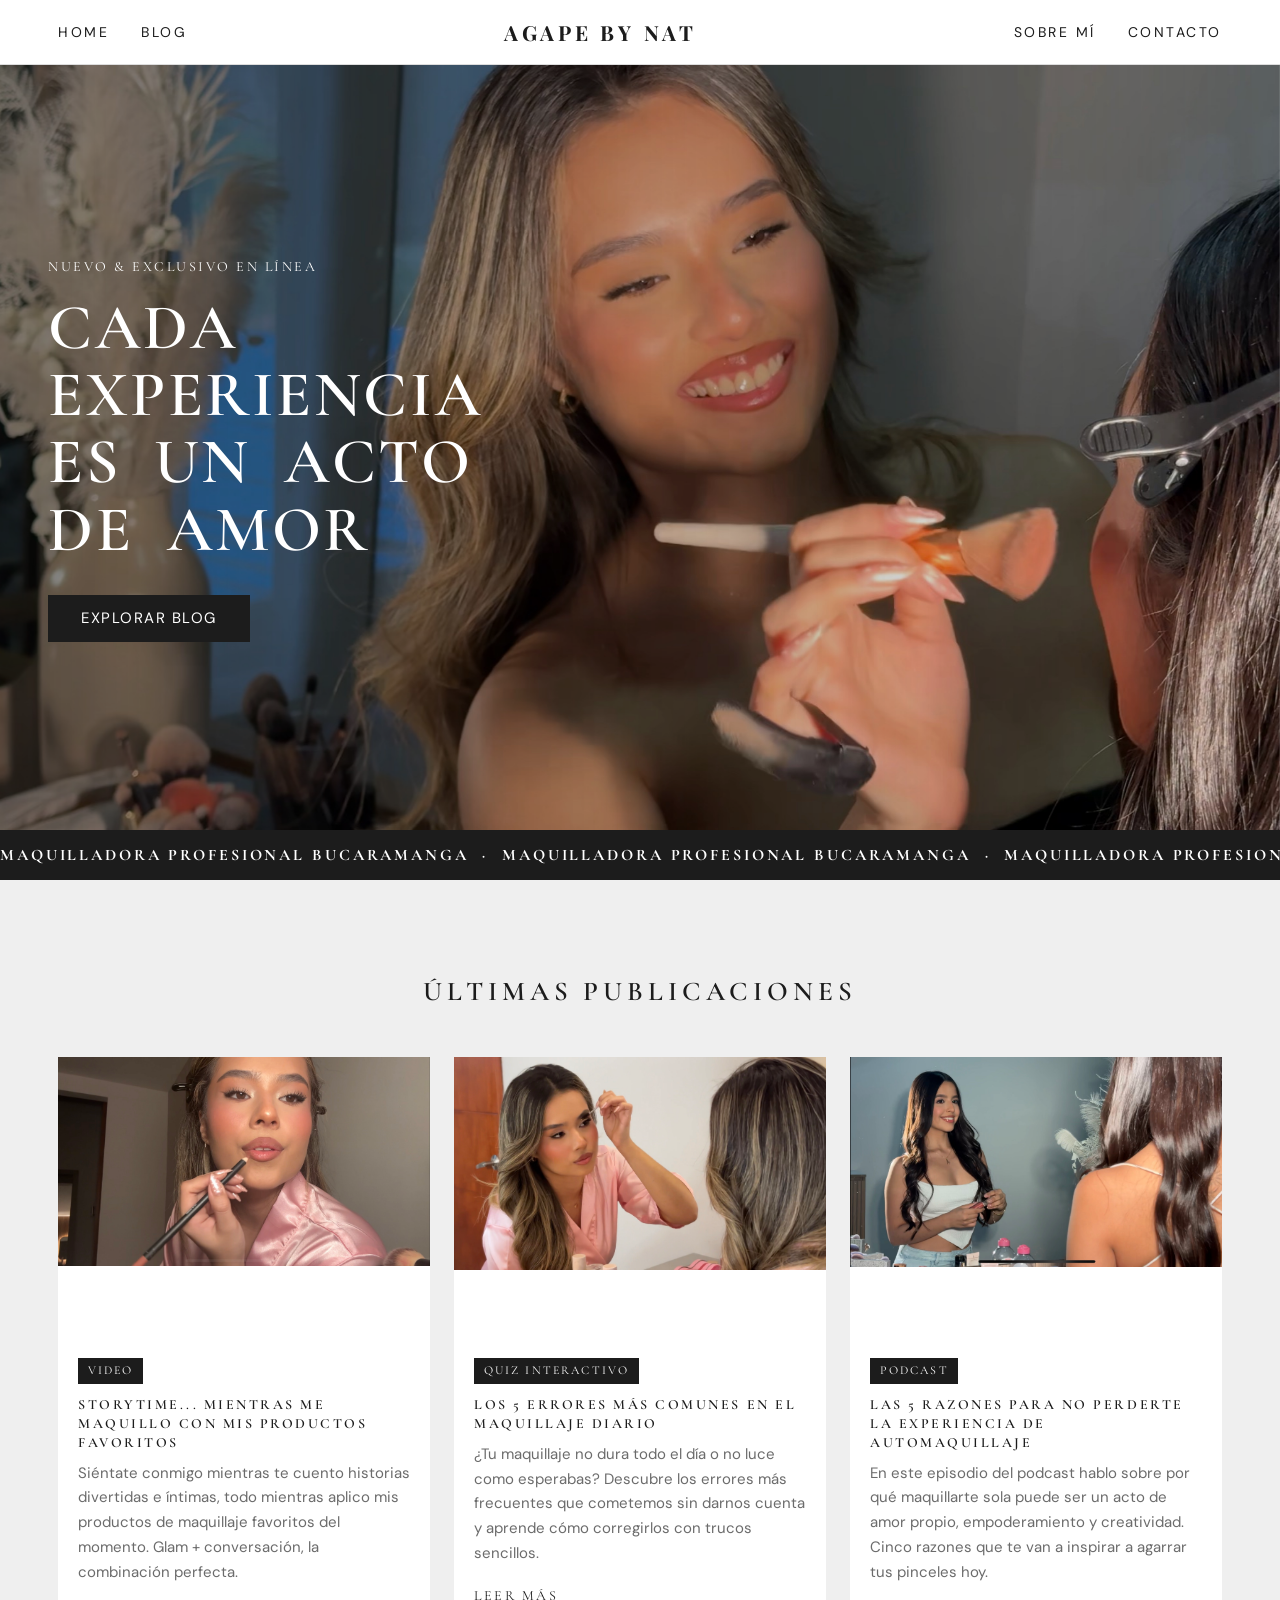
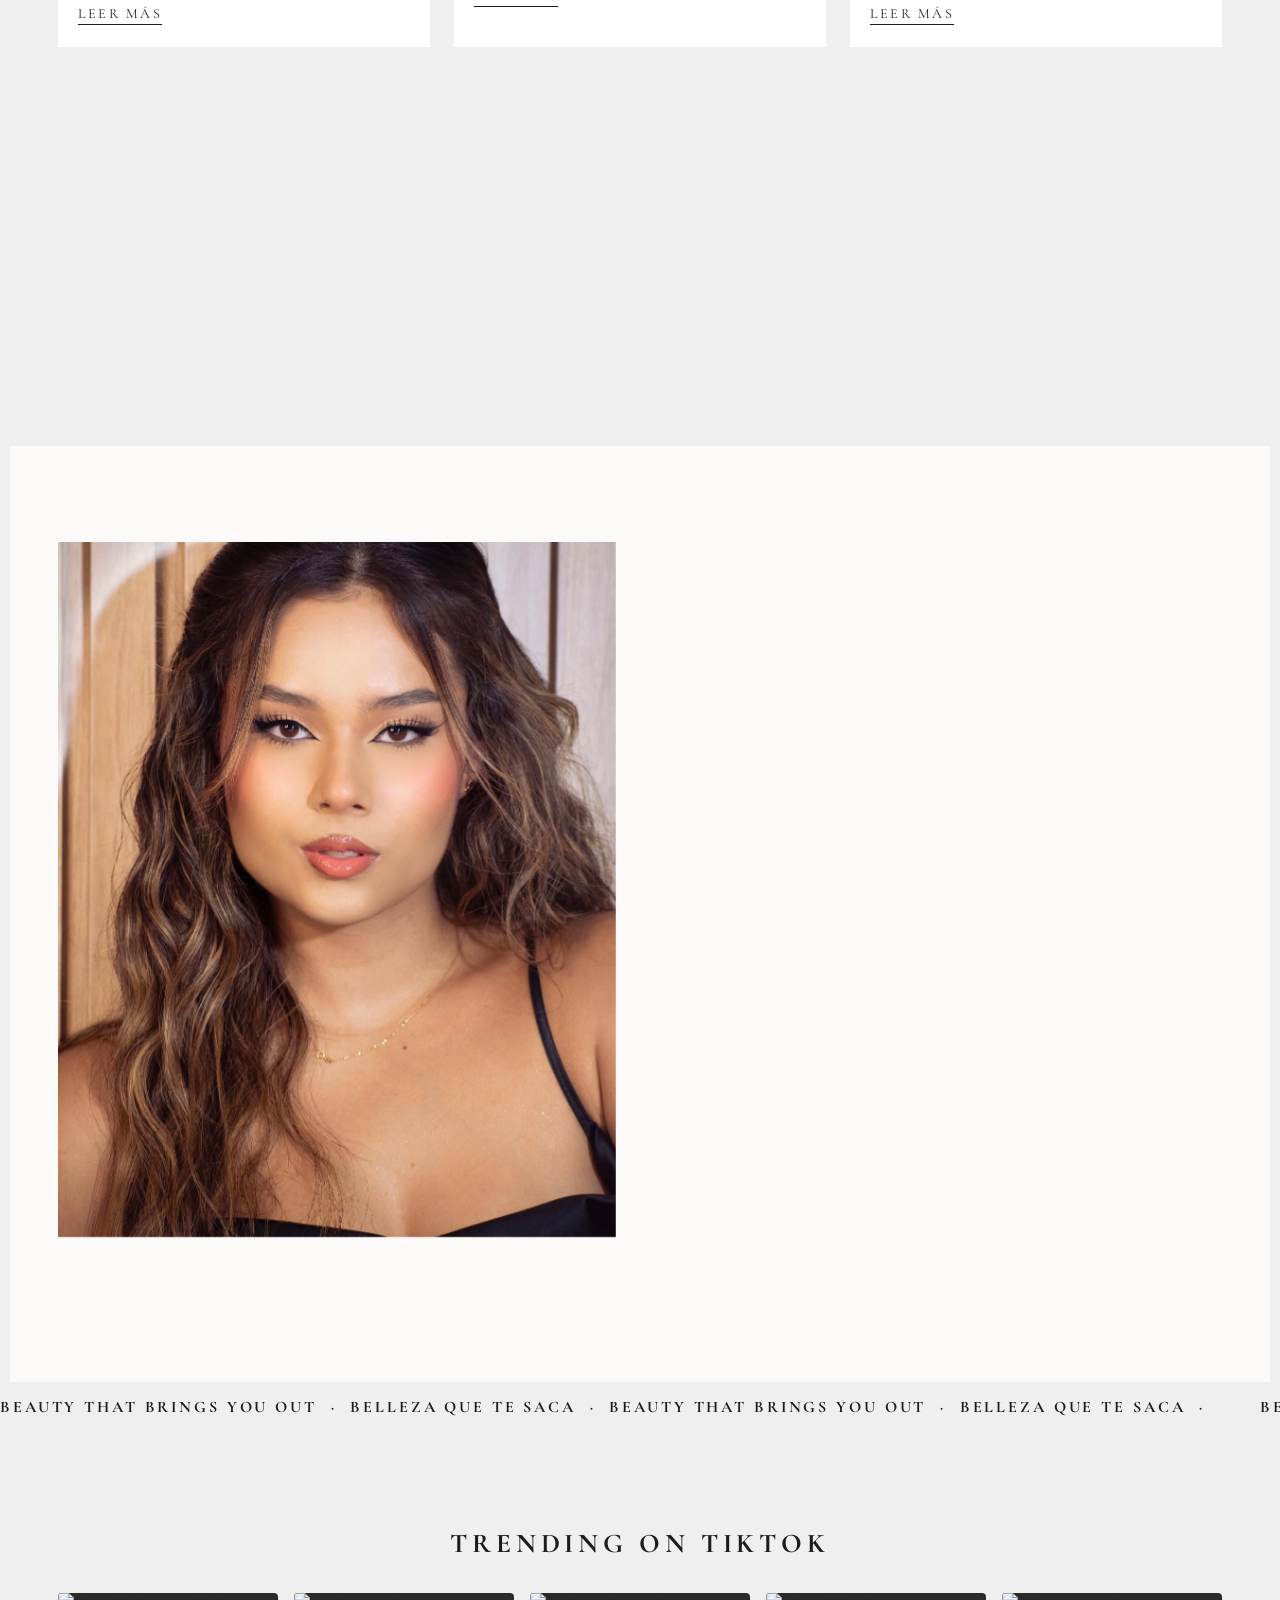
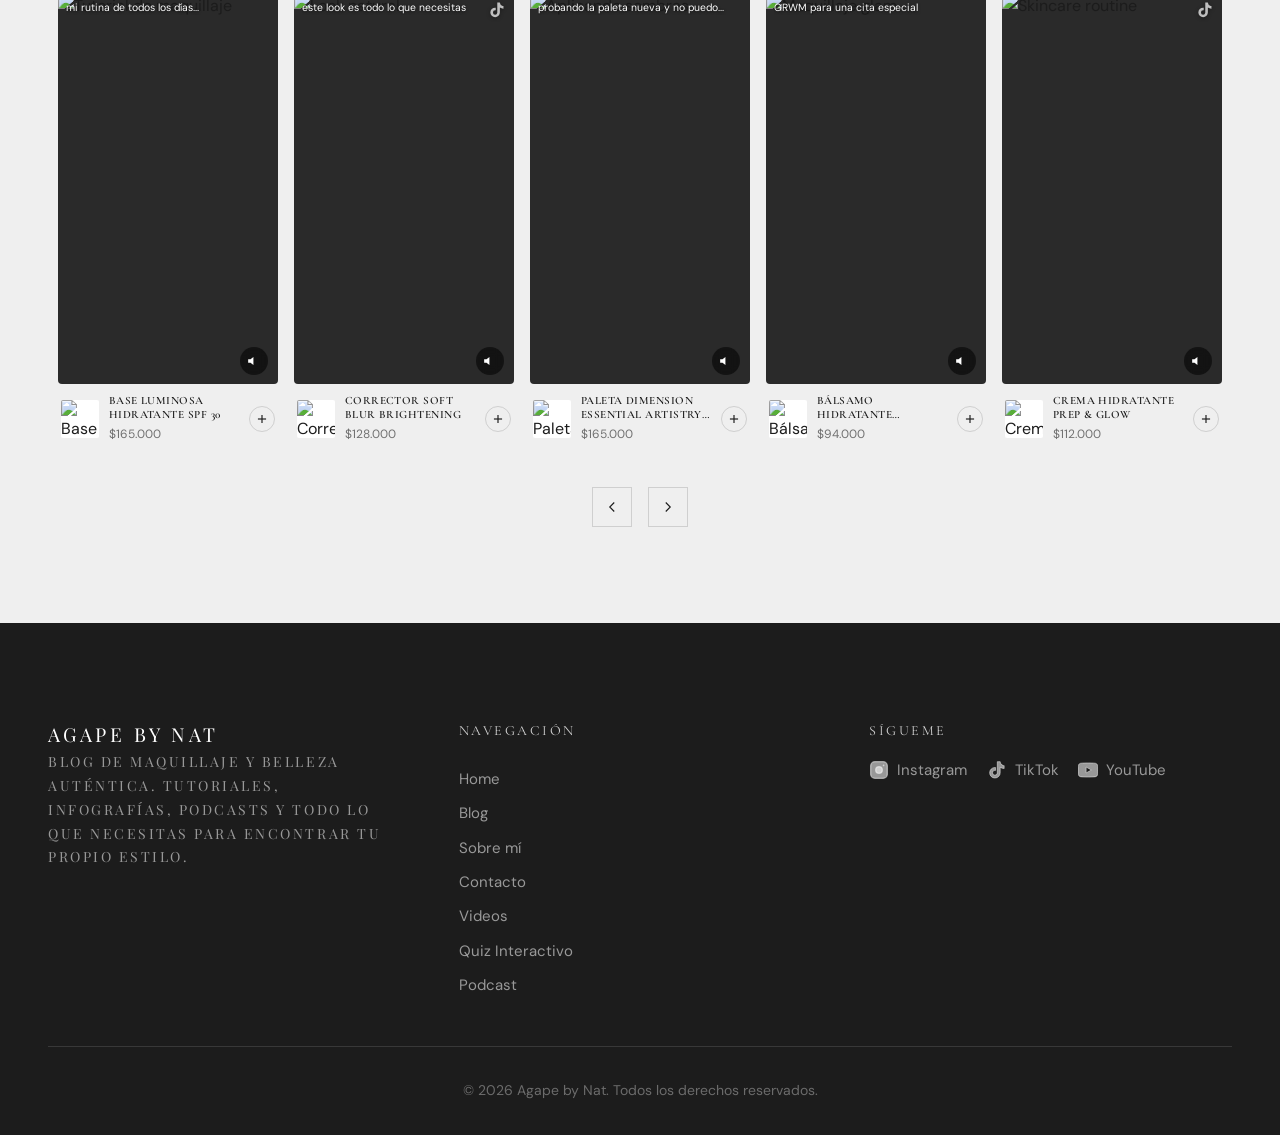
==== commit 8daaed61: "Revierte diseño split del hero" ====
--- a/index.html
+++ b/index.html
@@ -18,7 +18,7 @@
     <link rel="icon" href="data:image/svg+xml,<svg xmlns='http://www.w3.org/2000/svg' viewBox='0 0 100 100'><rect width='100' height='100' fill='%231c1c1c'/><text x='50' y='62' font-family='Georgia,serif' font-size='38' font-weight='bold' fill='white' text-anchor='middle'>AN</text></svg>" />
     <link rel="preconnect" href="https://fonts.googleapis.com">
     <link rel="preconnect" href="https://fonts.gstatic.com" crossorigin>
-    <link href="https://fonts.googleapis.com/css2?family=Cormorant+Garamond:ital,wght@0,400;0,600;0,700;1,400&family=DM+Sans:wght@300;400;500;700&family=Playfair+Display:ital,wght@0,400;0,700;1,400&family=Alex+Brush&display=swap" rel="stylesheet">
+    <link href="https://fonts.googleapis.com/css2?family=Cormorant+Garamond:ital,wght@0,400;0,600;0,700;1,400&family=DM+Sans:wght@300;400;500;700&family=Playfair+Display:ital,wght@0,400;0,700;1,400&display=swap" rel="stylesheet">
     <link rel="stylesheet" href="styles.css" />
   </head>
 
@@ -90,25 +90,27 @@
       <!-- ============================================================
            HERO SECTION
       ============================================================ -->
-      <section class="hero hero--split" aria-label="Sección principal">
-        <div class="hero__text-column">
-          <p class="hero__subtitle hero__animate" style="--delay: 0s">BLOG DE BELLEZA & LIFESTYLE</p>
-          <h1 class="hero__title hero__title--script hero__animate" style="--delay: 0.3s">
-            La belleza eres tu
+      <section class="hero" aria-label="Sección principal">
+        <img
+          class="hero__bg"
+          src="IMG_2548.PNG"
+          alt=""
+          role="presentation"
+          fetchpriority="high"
+        />
+        <div class="hero__overlay" aria-hidden="true"></div>
+        <div class="hero__content">
+          <p class="hero__subtitle hero__animate" style="--delay: 0s">NUEVO &amp; EXCLUSIVO EN LÍNEA</p>
+          <h1 class="hero__title">
+            <span class="hero__word" style="--delay: 0.3s">CADA</span>
+            <span class="hero__word" style="--delay: 0.4s">EXPERIENCIA</span><br />
+            <span class="hero__word" style="--delay: 0.55s">ES</span>
+            <span class="hero__word" style="--delay: 0.65s">UN</span>
+            <span class="hero__word" style="--delay: 0.75s">ACTO</span>
+            <span class="hero__word" style="--delay: 0.85s">DE</span>
+            <span class="hero__word" style="--delay: 0.95s">AMOR</span>
           </h1>
-          <p class="hero__description hero__animate" style="--delay: 0.6s">
-            Descubre tutoriales de automaquillaje, tendencias, reseñas de productos y una visión auténtica de la belleza. Experiencias únicas para tu rutina diaria.
-          </p>
-          <a href="#blog" class="btn btn--primary hero__animate" style="--delay: 0.9s">VER COLECCIONES</a>
-        </div>
-        <div class="hero__image-column hero__animate" style="--delay: 0.5s">
-          <img
-            class="hero__model"
-            src="natalia-hero.png"
-            alt="Natalia - Maquillaje y Belleza"
-            role="presentation"
-            fetchpriority="high"
-          />
+          <a href="#blog" class="btn btn--primary hero__animate" style="--delay: 1.2s">EXPLORAR BLOG</a>
         </div>
       </section>
 
--- a/styles.css
+++ b/styles.css
@@ -43,7 +43,6 @@
   --text-font-weight: 400;
   --text-letter-spacing: 0.0em;
   --brand-font-family: 'Playfair Display', Georgia, serif;
-  --script-font-family: 'Alex Brush', cursive;
   --button-text-transform: uppercase;
   --button-letter-spacing: 0.1em;
   --button-border-radius: 0.0rem;
@@ -264,42 +263,39 @@
   color: rgb(var(--text-primary));
 }
 
-/* ===== HERO SPLIT ===== */
-.hero--split {
+/* ===== HERO ===== */
+.hero {
   position: relative;
   min-height: 85vh;
   display: flex;
   align-items: center;
-  background-color: rgb(242, 219, 210); /* Nude pink inspired background */
+  justify-content: flex-start;
   overflow: hidden;
-  padding: 0 var(--container-gutter);
-}
-
-.hero__text-column {
-  flex: 1;
+  background-size: cover;
+  background-position: center;
+}
+
+.hero__bg {
+  position: absolute;
+  inset: 0;
+  width: 100%;
+  height: 100%;
+  object-fit: cover;
+  object-position: center;
+  z-index: 0;
+}
+
+.hero__overlay {
+  position: absolute;
+  inset: 0;
+  background: linear-gradient(to right, rgba(0, 0, 0, 0.5) 0%, rgba(0, 0, 0, 0.05) 100%);
+}
+
+.hero__content {
+  position: relative;
+  z-index: 1;
+  padding: 4rem var(--container-gutter);
   max-width: 600px;
-  z-index: 2;
-  padding-top: 4rem;
-  padding-bottom: 4rem;
-}
-
-.hero__image-column {
-  flex: 1;
-  height: 85vh;
-  display: flex;
-  align-items: flex-end; /* model placed at the bottom edge */
-  justify-content: center;
-  z-index: 1;
-  /* Soft fade mask applied to the bottom of the column */
-  -webkit-mask-image: linear-gradient(to bottom, rgba(0,0,0,1) 85%, rgba(0,0,0,0) 100%);
-  mask-image: linear-gradient(to bottom, rgba(0,0,0,1) 85%, rgba(0,0,0,0) 100%);
-}
-
-.hero__model {
-  max-width: 100%;
-  max-height: 85vh;
-  object-fit: contain;
-  object-position: bottom center;
 }
 
 .hero__subtitle {
@@ -307,51 +303,19 @@
   font-size: var(--text-xs);
   text-transform: var(--heading-text-transform);
   letter-spacing: var(--heading-letter-spacing);
-  color: rgb(var(--text-primary));
-  margin-bottom: 1.5rem;
-}
-
-.hero__title--script {
-  font-family: var(--script-font-family);
-  font-size: clamp(4.5rem, 9vw, 9rem);
-  font-weight: 400;
-  text-transform: none;
-  letter-spacing: normal;
-  color: rgb(var(--accent));
-  line-height: 0.9;
-  margin-bottom: 1.5rem;
-  margin-left: -0.5rem;
-}
-
-.hero__description {
-  font-size: var(--text-sm);
-  color: rgb(var(--text-primary));
-  opacity: 0.85;
-  max-width: 450px;
-  line-height: 1.6;
-  margin-bottom: 2.5rem;
-}
-
-@media screen and (max-width: 900px) {
-  .hero--split {
-    flex-direction: column;
-    text-align: center;
-    padding-top: 6rem;
-  }
-  .hero__text-column {
-    display: flex;
-    flex-direction: column;
-    align-items: center;
-    margin-bottom: 2rem;
-    padding-top: 0;
-  }
-  .hero__image-column {
-    width: 100%;
-    align-items: flex-end;
-  }
-  .hero__title--script {
-    margin-left: 0;
-  }
+  color: var(--white);
+  margin-bottom: 1rem;
+}
+
+.hero__title {
+  font-family: var(--heading-font-family);
+  font-size: clamp(2.5rem, 5vw, 4.5rem);
+  font-weight: var(--heading-font-weight);
+  text-transform: var(--heading-text-transform);
+  letter-spacing: 0.04em;
+  color: var(--white);
+  line-height: 1.05;
+  margin-bottom: 2rem;
 }
 
 /* ===== BUTTONS ===== */
@@ -1349,7 +1313,6 @@
   line-height: 1.3;
   display: -webkit-box;
   -webkit-line-clamp: 2;
-  line-clamp: 2;
   -webkit-box-orient: vertical;
   overflow: hidden;
   color: rgb(var(--text-primary));
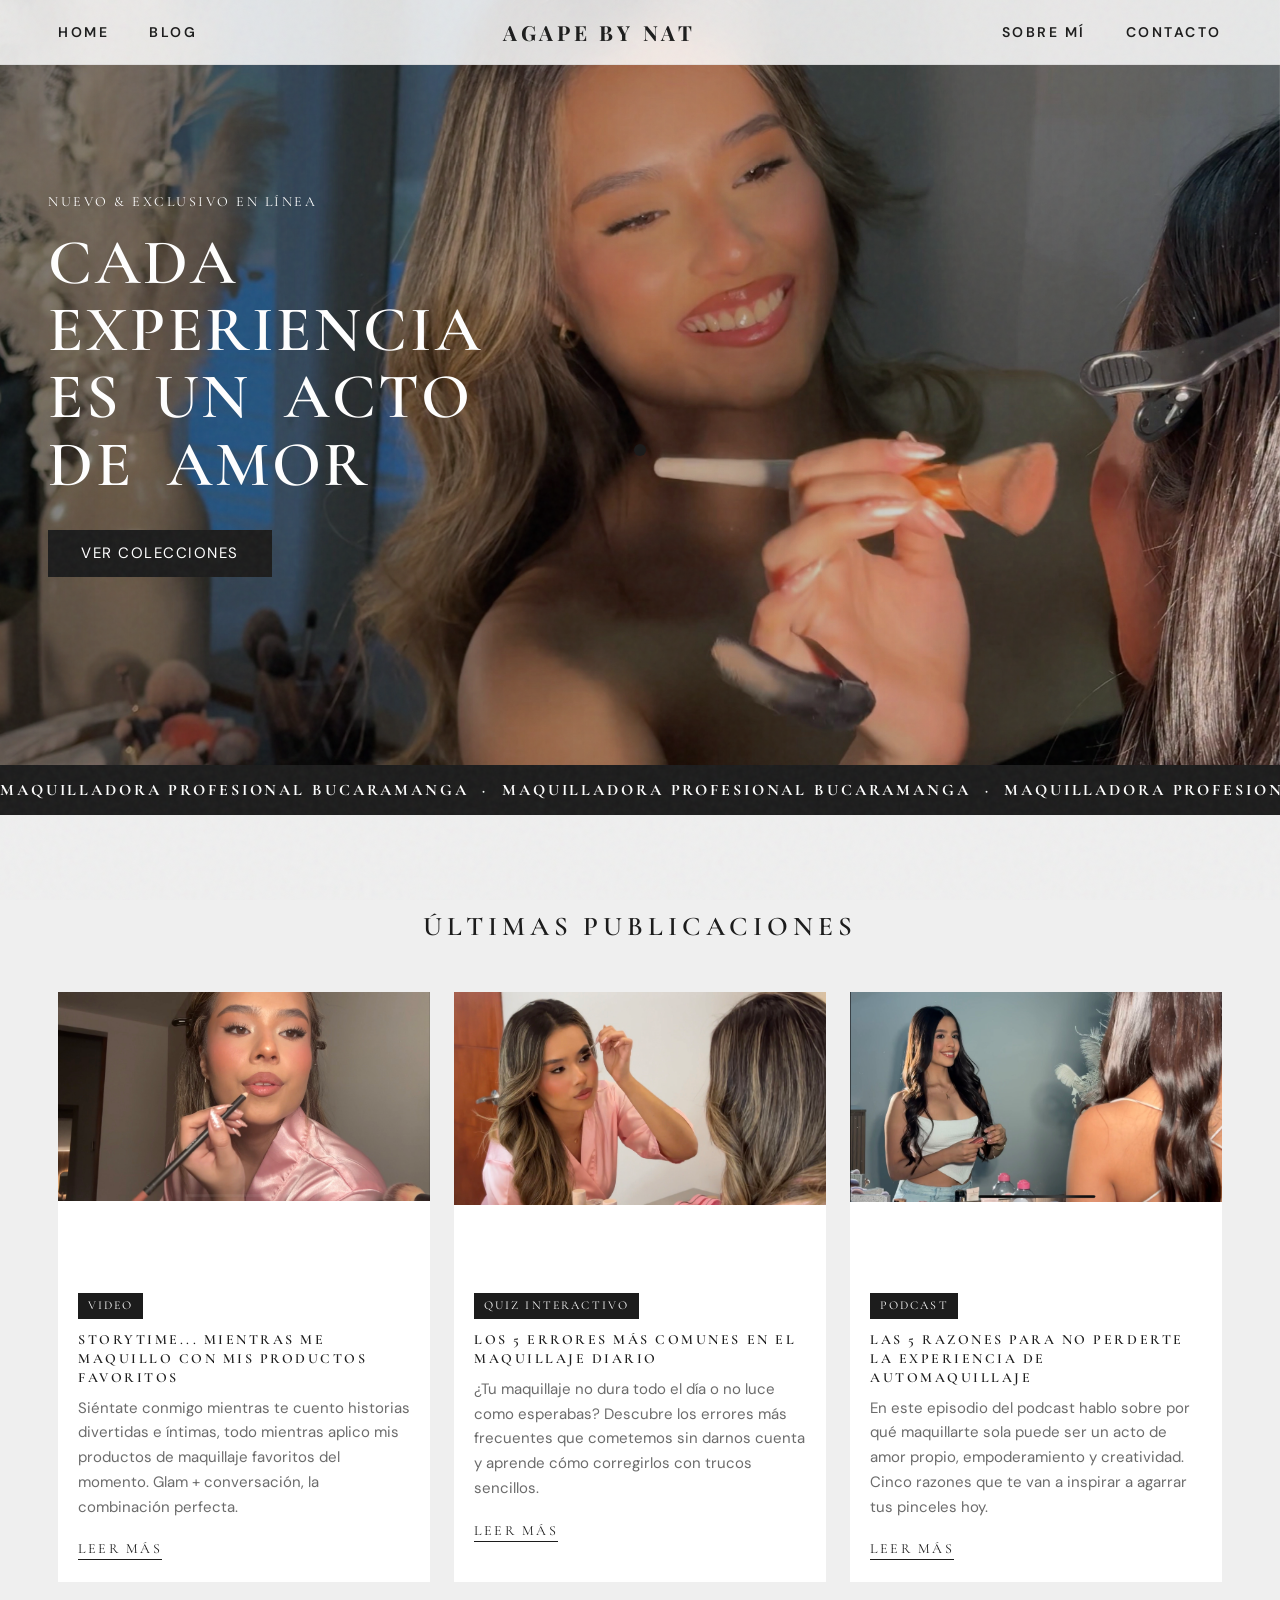
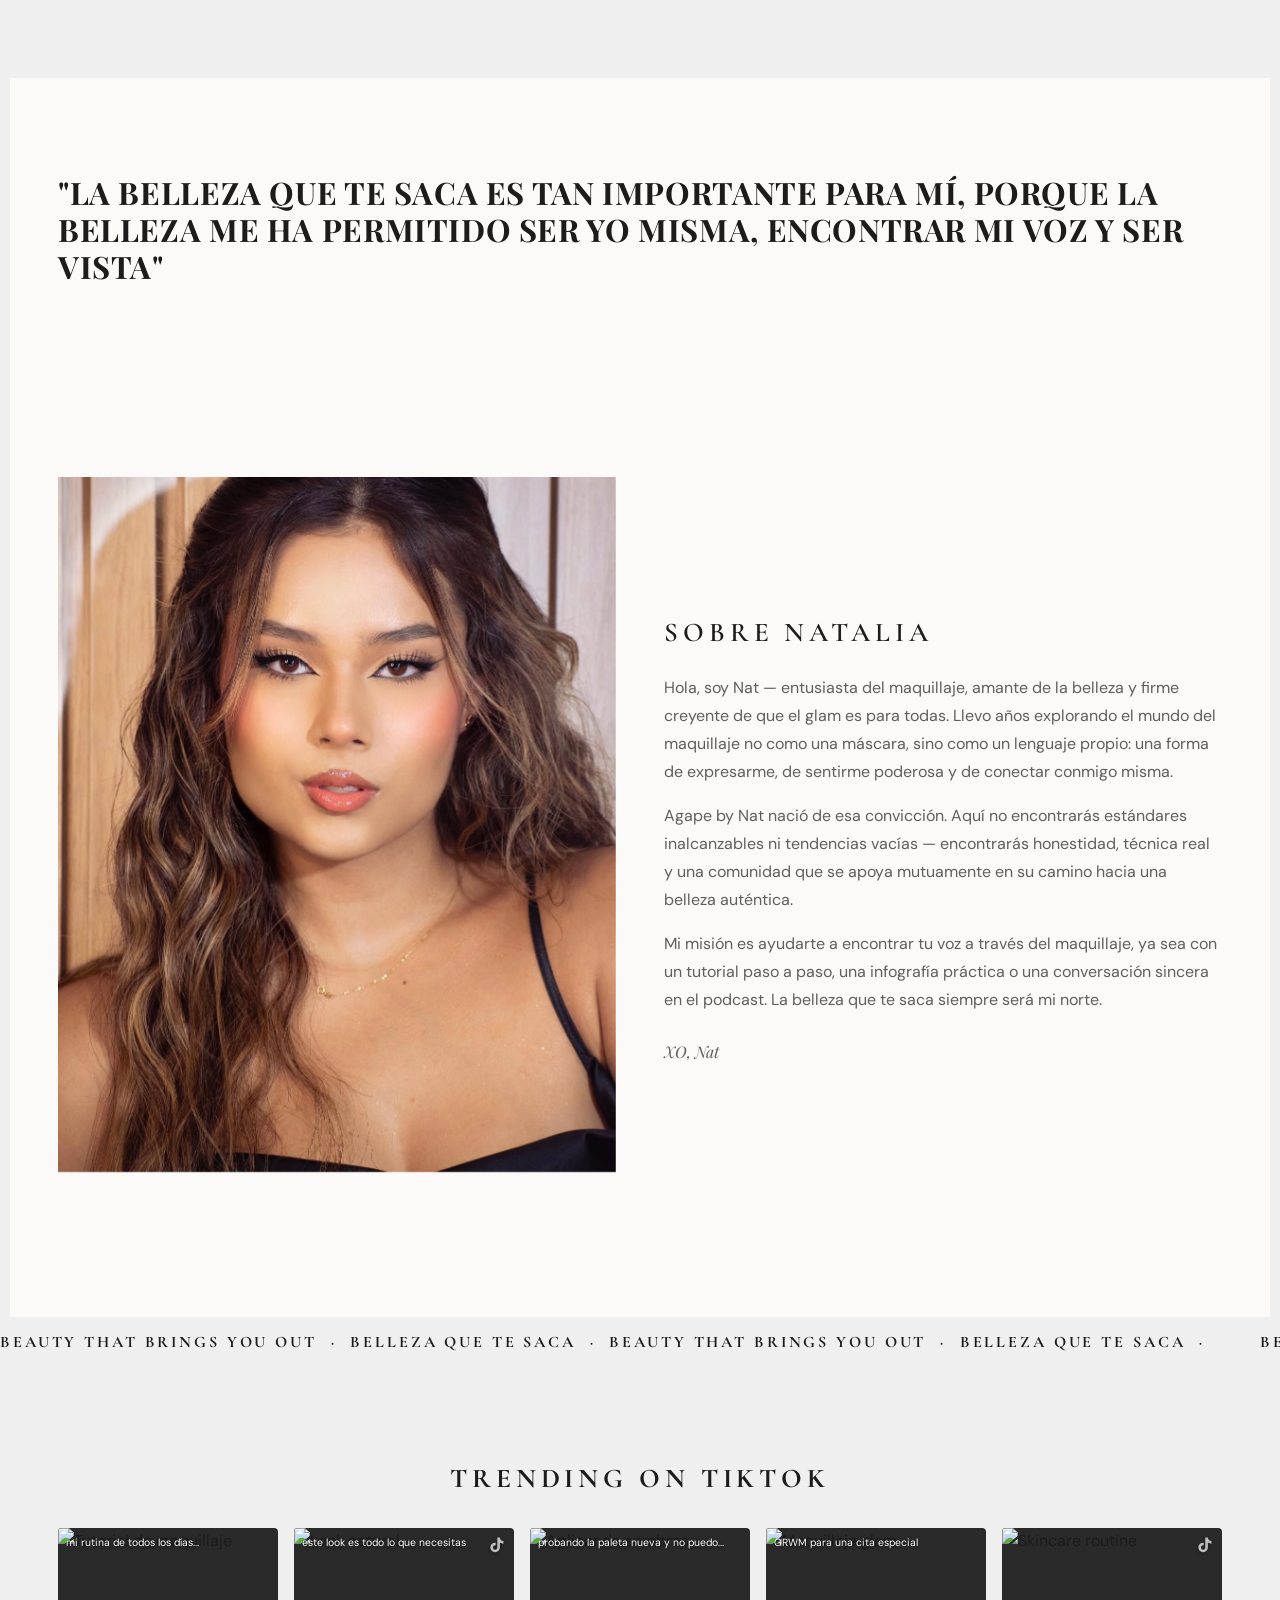
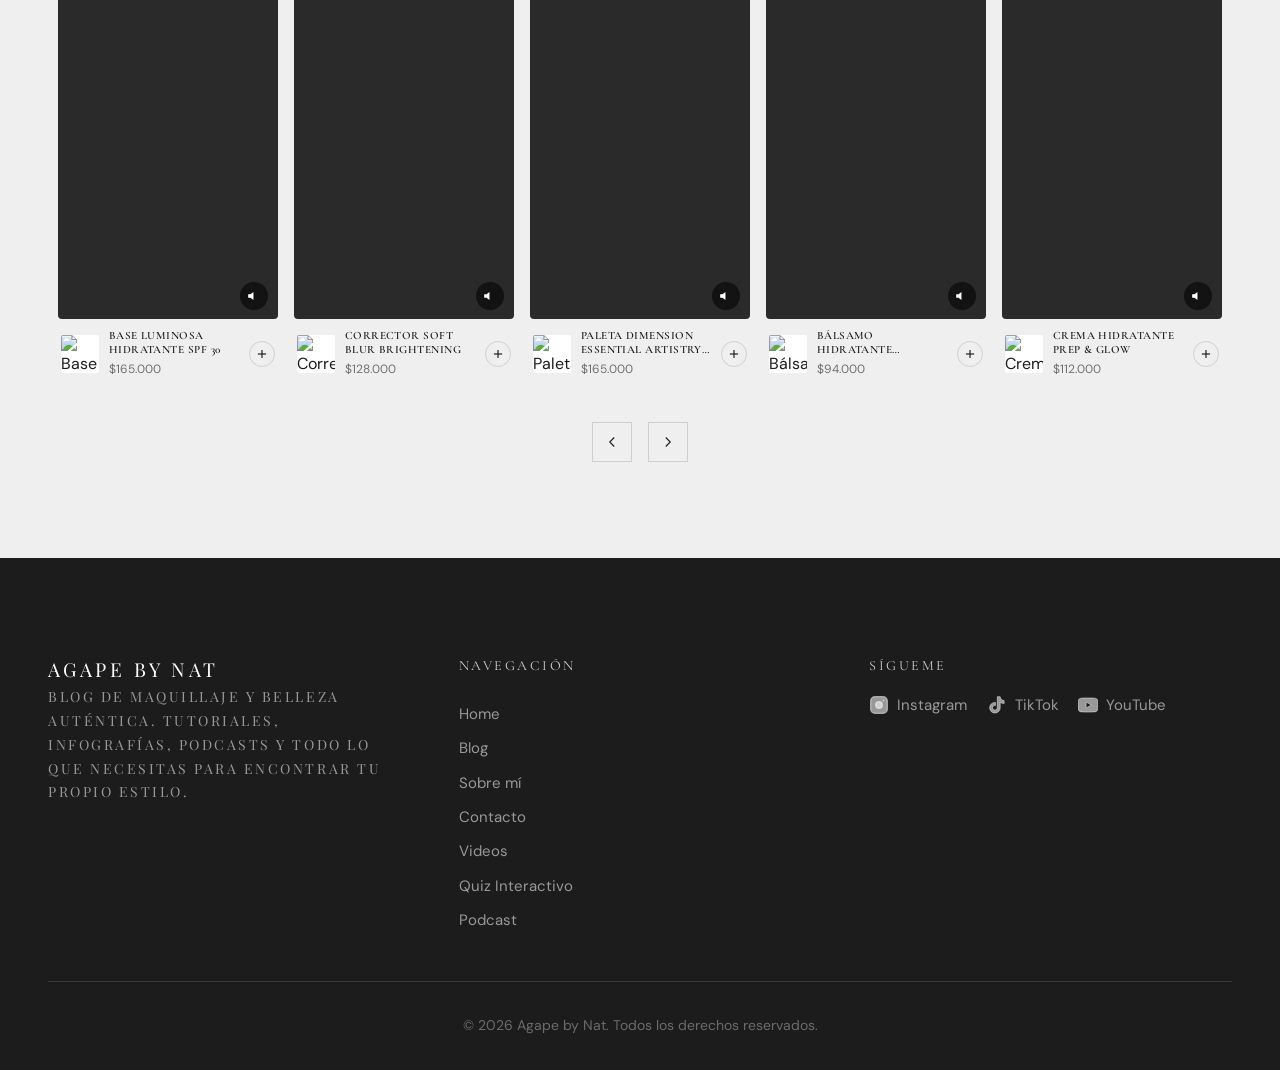
==== commit 8b0630be: "feat: Integración de animaciones GSAP, Custom Cursor y rediseño de Header UX Móvil" ====
--- a/index.html
+++ b/index.html
@@ -32,8 +32,8 @@
 
         <!-- Left nav links -->
         <ul class="nav-links nav-links--left" role="list">
-          <li><a href="index.html">HOME</a></li>
-          <li><a href="#blog">BLOG</a></li>
+          <li><a href="index.html" class="magnetic">HOME</a></li>
+          <li><a href="#blog" class="magnetic">BLOG</a></li>
         </ul>
 
         <!-- Center brand -->
@@ -43,8 +43,8 @@
 
         <!-- Right nav links -->
         <ul class="nav-links nav-links--right" role="list">
-          <li><a href="#about">SOBRE MÍ</a></li>
-          <li><a href="#contact">CONTACTO</a></li>
+          <li><a href="#about" class="magnetic">SOBRE MÍ</a></li>
+          <li><a href="#contact" class="magnetic">CONTACTO</a></li>
         </ul>
 
         <!-- Hamburger button (mobile only) -->
@@ -110,7 +110,7 @@
             <span class="hero__word" style="--delay: 0.85s">DE</span>
             <span class="hero__word" style="--delay: 0.95s">AMOR</span>
           </h1>
-          <a href="#blog" class="btn btn--primary hero__animate" style="--delay: 1.2s">EXPLORAR BLOG</a>
+          <a href="#blog" class="btn btn--primary hero__animate magnetic" style="--delay: 0.9s">VER COLECCIONES</a>
         </div>
       </section>
 
@@ -561,6 +561,17 @@
       <span>NUEVA ENTRADA</span>
     </a>
 
+    <!-- ============================================================
+         SPECIAL EFFECTS (Grain & Cursor)
+    ============================================================ -->
+    <div class="film-grain" aria-hidden="true"></div>
+    <div class="custom-cursor" aria-hidden="true">
+      <span class="custom-cursor__text">VER</span>
+    </div>
+
+    <!-- GSAP for Smooth Editorial Animations -->
+    <script src="https://cdnjs.cloudflare.com/ajax/libs/gsap/3.12.2/gsap.min.js"></script>
+    <script src="https://cdnjs.cloudflare.com/ajax/libs/gsap/3.12.2/ScrollTrigger.min.js"></script>
     <script src="script.js"></script>
   </body>
 </html>
--- a/styles.css
+++ b/styles.css
@@ -154,17 +154,28 @@
 
 /* ===== SITE HEADER ===== */
 .site-header {
-  position: sticky;
+  position: fixed;
   top: 0;
+  left: 0;
+  width: 100%;
   z-index: 1000;
-  background: rgb(var(--header-background));
-  border-bottom: 1px solid rgb(var(--header-border-color));
+  background: rgba(255, 255, 255, 0.85); /* Glass base */
+  backdrop-filter: blur(12px);
+  -webkit-backdrop-filter: blur(12px);
+  border-bottom: 1px solid rgba(0, 0, 0, 0.05); /* Softer edge */
   height: var(--header-height);
-  transition: box-shadow 0.3s ease;
+  transition: transform 0.4s cubic-bezier(0.25, 0.46, 0.45, 0.94), 
+              box-shadow 0.3s ease, 
+              background 0.3s ease;
+}
+
+.site-header--hidden {
+  transform: translateY(-100%);
 }
 
 .site-header--scrolled {
-  box-shadow: var(--shadow);
+  box-shadow: 0 4px 30px rgba(0, 0, 0, 0.05);
+  background: rgba(255, 255, 255, 0.96);
 }
 
 .nav {
@@ -183,27 +194,50 @@
   font-weight: 700;
   letter-spacing: var(--heading-letter-spacing);
   text-transform: var(--heading-text-transform);
-  color: rgb(var(--header-text));
+  color: var(--current-header-text);
   text-align: center;
   flex-shrink: 0;
+  transition: color 0.3s ease, transform 0.3s ease;
+}
+
+.brand:hover {
+  transform: scale(1.02);
 }
 
 .nav-links {
   display: flex;
-  gap: 2rem;
+  gap: 2.5rem; /* a bit more air */
 }
 
 .nav-links a {
+  position: relative;
   font-size: var(--text-xs);
   text-transform: var(--heading-text-transform);
   letter-spacing: var(--heading-letter-spacing);
-  font-weight: var(--text-font-weight);
-  color: rgb(var(--header-text));
-  transition: opacity 0.3s;
+  font-weight: 600;
+  color: var(--current-header-text);
+  transition: color 0.3s ease, opacity 0.3s ease;
+  padding-bottom: 4px;
+}
+
+.nav-links a::after {
+  content: '';
+  position: absolute;
+  width: 0;
+  height: 1px;
+  bottom: 0;
+  left: 50%;
+  background-color: var(--current-header-text);
+  transition: width 0.3s cubic-bezier(0.25, 0.46, 0.45, 0.94);
+  transform: translateX(-50%);
 }
 
 .nav-links a:hover {
-  opacity: 0.5;
+  opacity: 0.7;
+}
+
+.nav-links a:hover::after {
+  width: 100%;
 }
 
 /* Hamburger */
@@ -221,7 +255,7 @@
   display: block;
   width: 22px;
   height: 1px;
-  background: rgb(var(--header-text));
+  background: var(--current-header-text);
   transition: all 0.3s;
 }
 
@@ -233,12 +267,14 @@
   left: 0;
   width: 100%;
   height: 100%;
-  background: rgb(var(--background-secondary));
+  background: rgba(15, 15, 15, 0.85);
+  backdrop-filter: blur(25px);
+  -webkit-backdrop-filter: blur(25px);
   z-index: 2000;
   flex-direction: column;
   align-items: center;
   justify-content: center;
-  gap: 2.5rem;
+  gap: 3rem;
 }
 
 .mobile-nav.active {
@@ -247,9 +283,16 @@
 
 .mobile-nav a {
   font-family: var(--heading-font-family);
-  font-size: var(--text-lg);
+  font-size: 2.5rem; /* Huge luxury font */
   text-transform: var(--heading-text-transform);
-  letter-spacing: var(--heading-letter-spacing);
+  letter-spacing: 0.1em;
+  color: white;
+  text-decoration: none;
+  transition: color 0.3s;
+}
+
+.mobile-nav a:hover {
+  color: rgb(var(--accent));
 }
 
 .mobile-nav-close {
@@ -258,9 +301,14 @@
   right: 1.5rem;
   background: none;
   border: none;
-  font-size: 1.5rem;
+  font-size: 2rem;
   cursor: pointer;
-  color: rgb(var(--text-primary));
+  color: white;
+  transition: transform 0.3s ease;
+}
+
+.mobile-nav-close:hover {
+  transform: rotate(90deg);
 }
 
 /* ===== HERO ===== */
@@ -2549,18 +2597,6 @@
   font-style: italic;
   line-height: 1.5;
   color: rgb(var(--text-primary) / 0.8);
-}
-
-/* ===================================================================
-   RESPONSIVE — new components
-   =================================================================== */
-@media screen and (max-width: 699px) {
-  .platform-cards {
-    grid-template-columns: 1fr;
-  }
-
-  .countdown__grid {
-    gap: 1rem;
   }
 
   .countdown__number {
@@ -2619,3 +2655,76 @@
     transition: none;
   }
 }
+
+/* ===================================================================
+   LUXURY UX: Custom Cursor & Film Grain
+   =================================================================== */
+
+/* Film Grain Overlay */
+.film-grain {
+  position: fixed;
+  top: 0;
+  left: 0;
+  width: 100vw;
+  height: 100vh;
+  pointer-events: none;
+  z-index: 9998;
+  opacity: 0.04;
+  background-image: url("data:image/svg+xml,%3Csvg viewBox='0 0 200 200' xmlns='http://www.w3.org/2000/svg'%3E%3Cfilter id='noiseFilter'%3E%3CfeTurbulence type='fractalNoise' baseFrequency='0.7' numOctaves='3' stitchTiles='stitch'/%3E%3C/filter%3E%3Crect width='100%25' height='100%25' filter='url(%23noiseFilter)'/%3E%3C/svg%3E");
+}
+
+/* Custom Cursor (hidden by default on mobile, active on desktop) */
+@media (hover: hover) and (pointer: fine) {
+  body, a, button, .custom-cursor-hover {
+    cursor: none !important;
+  }
+
+  .custom-cursor {
+    position: fixed;
+    top: 0;
+    left: 0;
+    width: 12px;
+    height: 12px;
+    background-color: rgb(var(--accent));
+    border-radius: 50%;
+    transform: translate(-50%, -50%);
+    pointer-events: none;
+    z-index: 9999;
+    transition: width 0.3s cubic-bezier(0.25, 0.46, 0.45, 0.94), 
+                height 0.3s cubic-bezier(0.25, 0.46, 0.45, 0.94),
+                background-color 0.3s ease;
+    display: flex;
+    align-items: center;
+    justify-content: center;
+    overflow: hidden;
+    /* Optional mix-blend-mode for editorial look */
+    /* mix-blend-mode: difference; */
+  }
+
+  .custom-cursor__text {
+    color: white;
+    font-family: var(--heading-font-family);
+    font-size: 0.65rem;
+    letter-spacing: 0.15em;
+    opacity: 0;
+    text-transform: uppercase;
+    transition: opacity 0.3s ease;
+  }
+
+  /* Hover state */
+  .custom-cursor.hover {
+    width: 60px;
+    height: 60px;
+    background-color: rgba(var(--accent) / 0.9);
+  }
+
+  .custom-cursor.hover-text {
+    width: 80px;
+    height: 80px;
+    background-color: rgba(var(--accent) / 0.95);
+  }
+
+  .custom-cursor.hover-text .custom-cursor__text {
+    opacity: 1;
+  }
+}
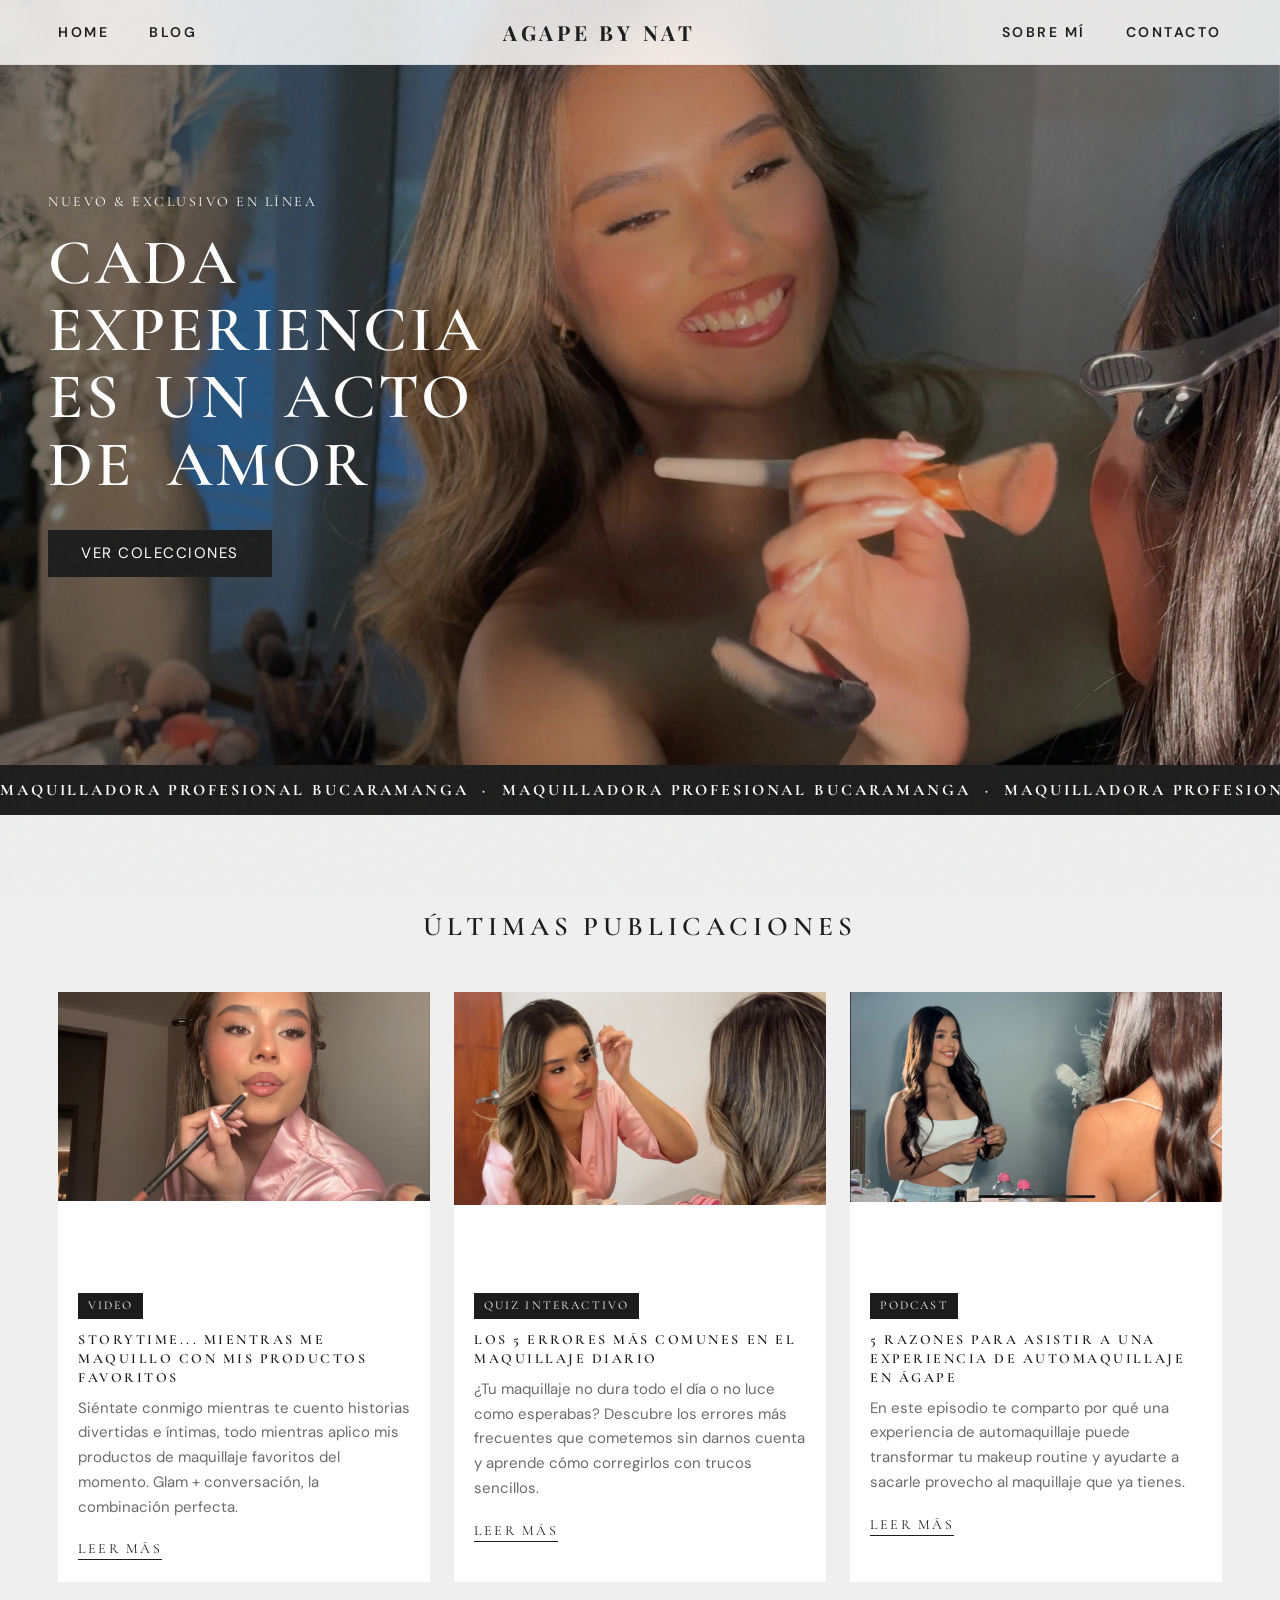
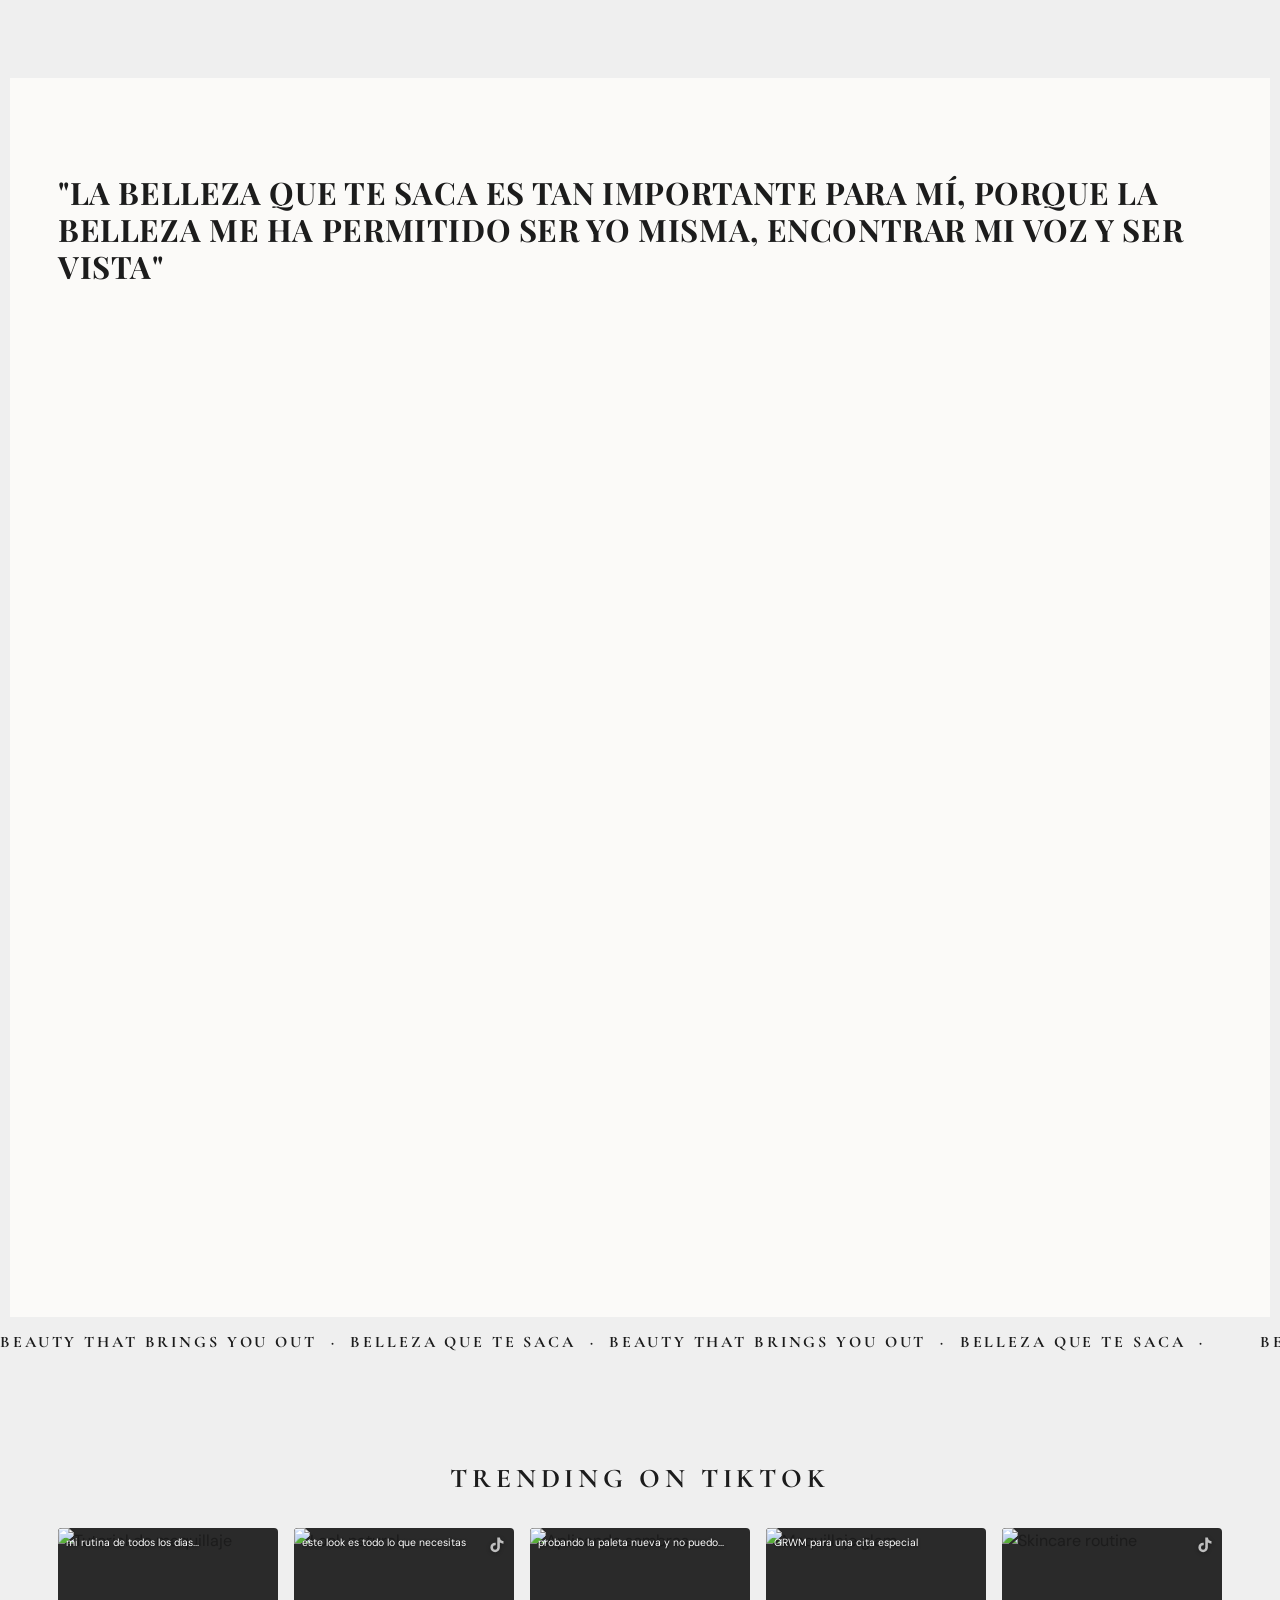
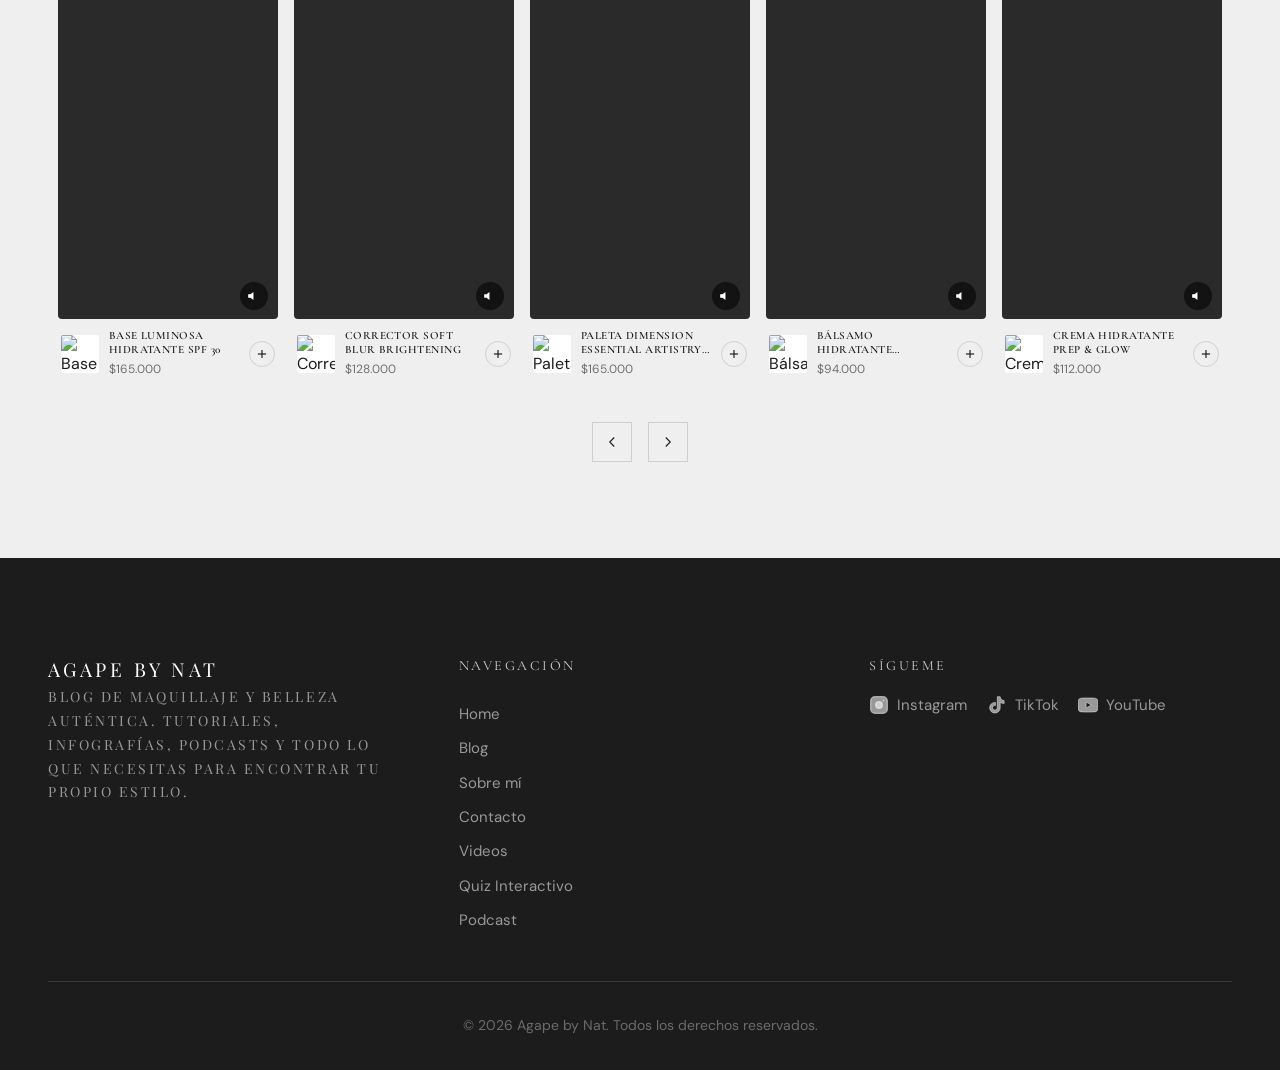
==== commit be3a5f30: "Actualiza post de podcast de automaquillaje" ====
--- a/index.html
+++ b/index.html
@@ -173,7 +173,7 @@
               <div class="card__image">
                 <img
                   src="IMG_2552.PNG"
-                  alt="Las técnicas correctas para un maquillaje perfecto"
+                  alt="Los 5 errores más comunes en el maquillaje diario"
                   loading="lazy"
                   width="800"
                   height="600"
@@ -202,7 +202,7 @@
               <div class="card__image">
                 <img
                   src="IMG_2551.PNG"
-                  alt="Las 5 razones para no perderte la experiencia de automaquillaje"
+                  alt="5 razones para asistir a una experiencia de automaquillaje en &Aacute;gape"
                   loading="lazy"
                   width="800"
                   height="600"
@@ -212,14 +212,14 @@
             <div class="card__body">
               <span class="card__tag">PODCAST</span>
               <h3 class="card__title" id="card3-title">
-                LAS 5 RAZONES PARA NO PERDERTE LA EXPERIENCIA DE AUTOMAQUILLAJE
+                5 RAZONES PARA ASISTIR A UNA EXPERIENCIA DE AUTOMAQUILLAJE EN &Aacute;GAPE
               </h3>
               <p class="card__excerpt">
-                En este episodio del podcast hablo sobre por qué maquillarte
-                sola puede ser un acto de amor propio, empoderamiento y creatividad.
-                Cinco razones que te van a inspirar a agarrar tus pinceles hoy.
+                En este episodio te comparto por qu&eacute; una experiencia de automaquillaje
+                puede transformar tu makeup routine y ayudarte a sacarle provecho
+                al maquillaje que ya tienes.
               </p>
-              <a href="post3.html" class="card__link" aria-label="Leer más sobre las 5 razones para no perderte la experiencia de automaquillaje">
+              <a href="post3.html" class="card__link" aria-label="Leer más sobre 5 razones para asistir a una experiencia de automaquillaje en &Aacute;gape">
                 LEER MÁS
               </a>
             </div>
--- a/styles.css
+++ b/styles.css
@@ -126,6 +126,18 @@
   max-width: 100%;
   height: auto;
   display: block;
+}
+
+.sr-only {
+  position: absolute;
+  width: 1px;
+  height: 1px;
+  padding: 0;
+  margin: -1px;
+  overflow: hidden;
+  clip: rect(0, 0, 0, 0);
+  white-space: nowrap;
+  border: 0;
 }
 
 a {
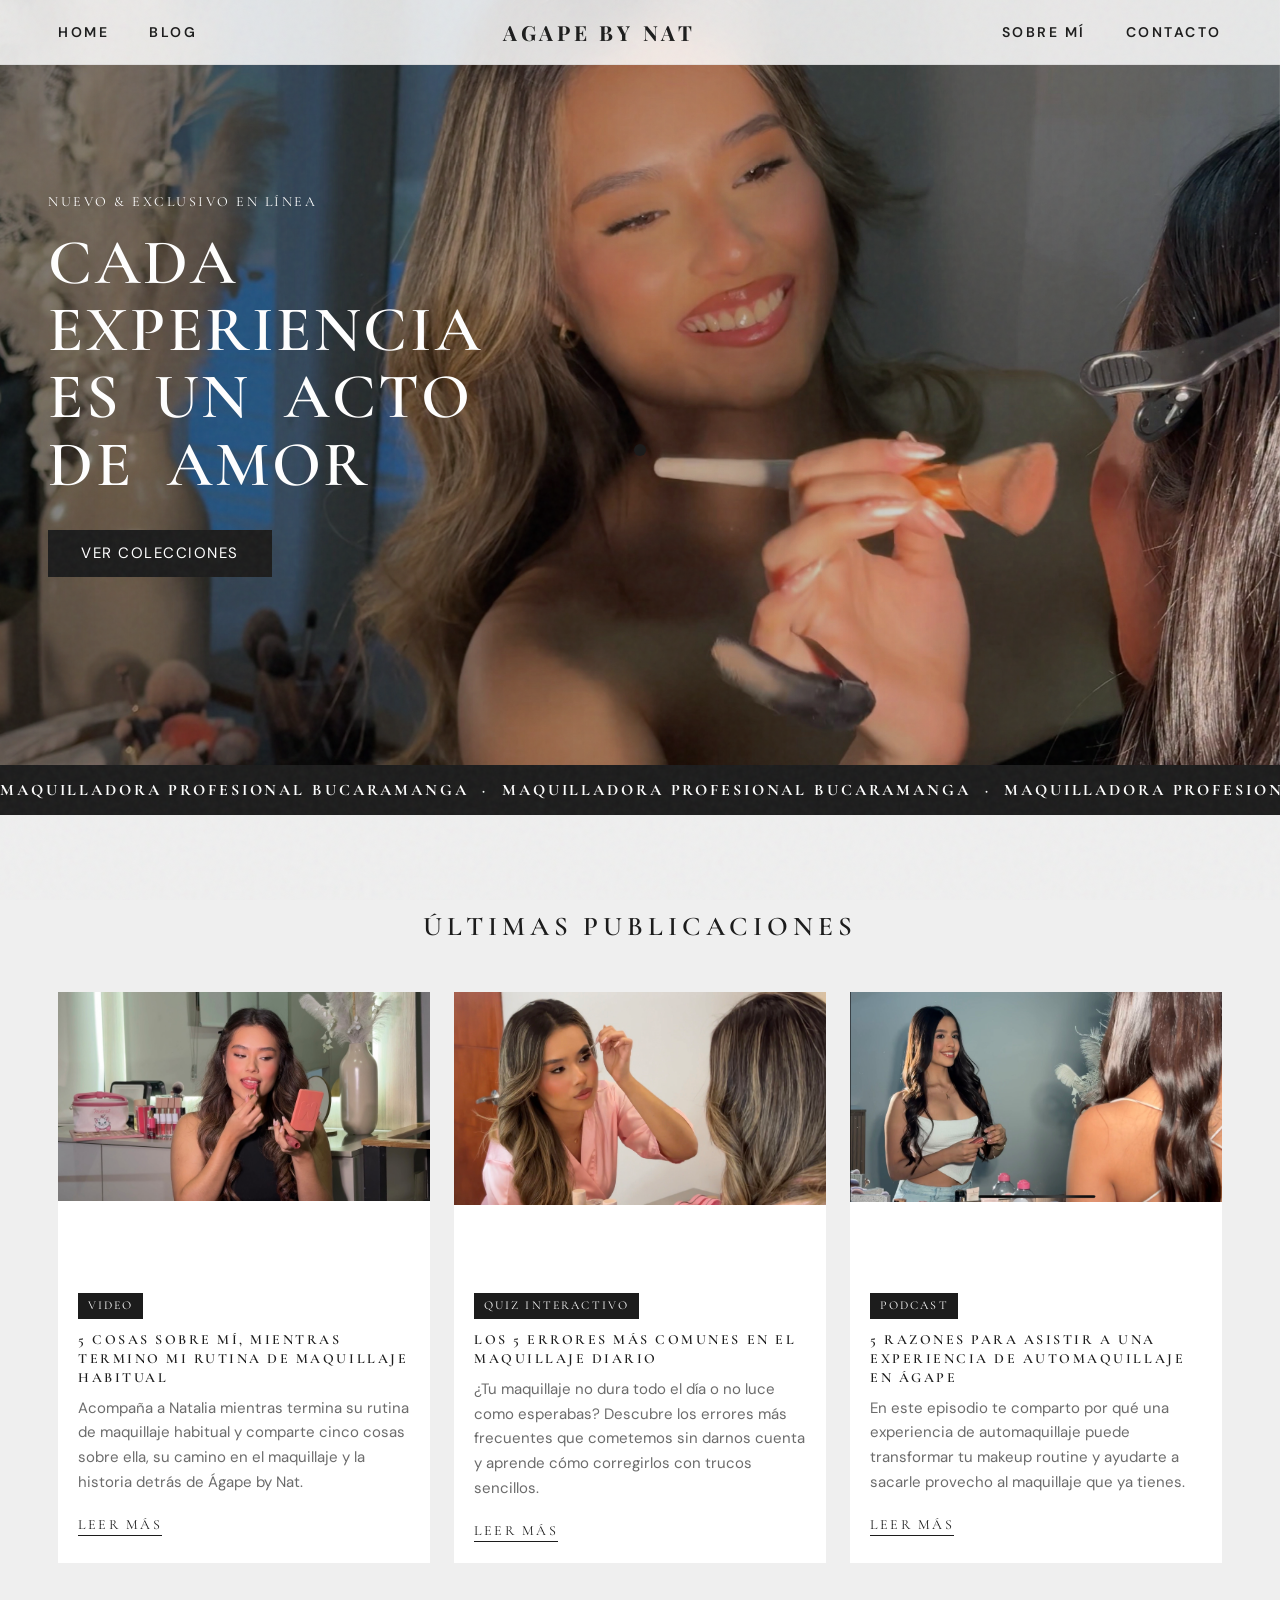
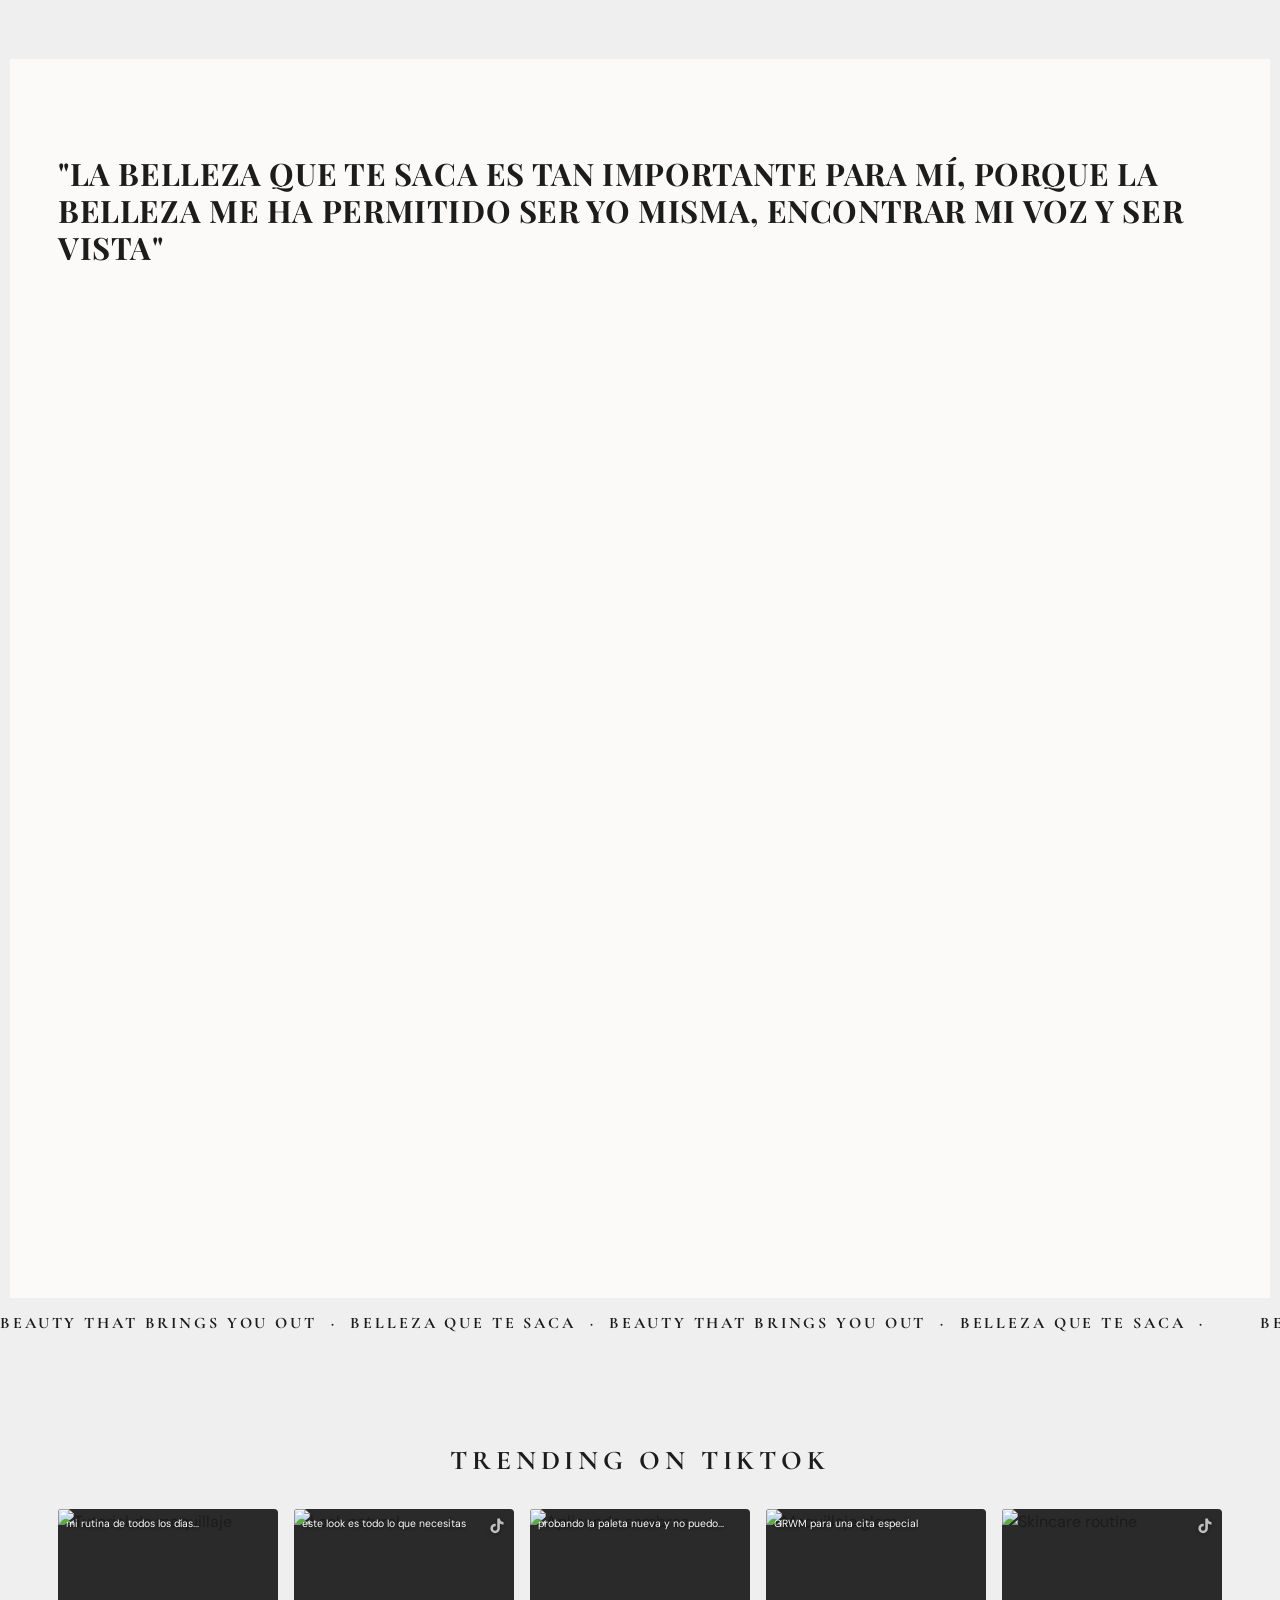
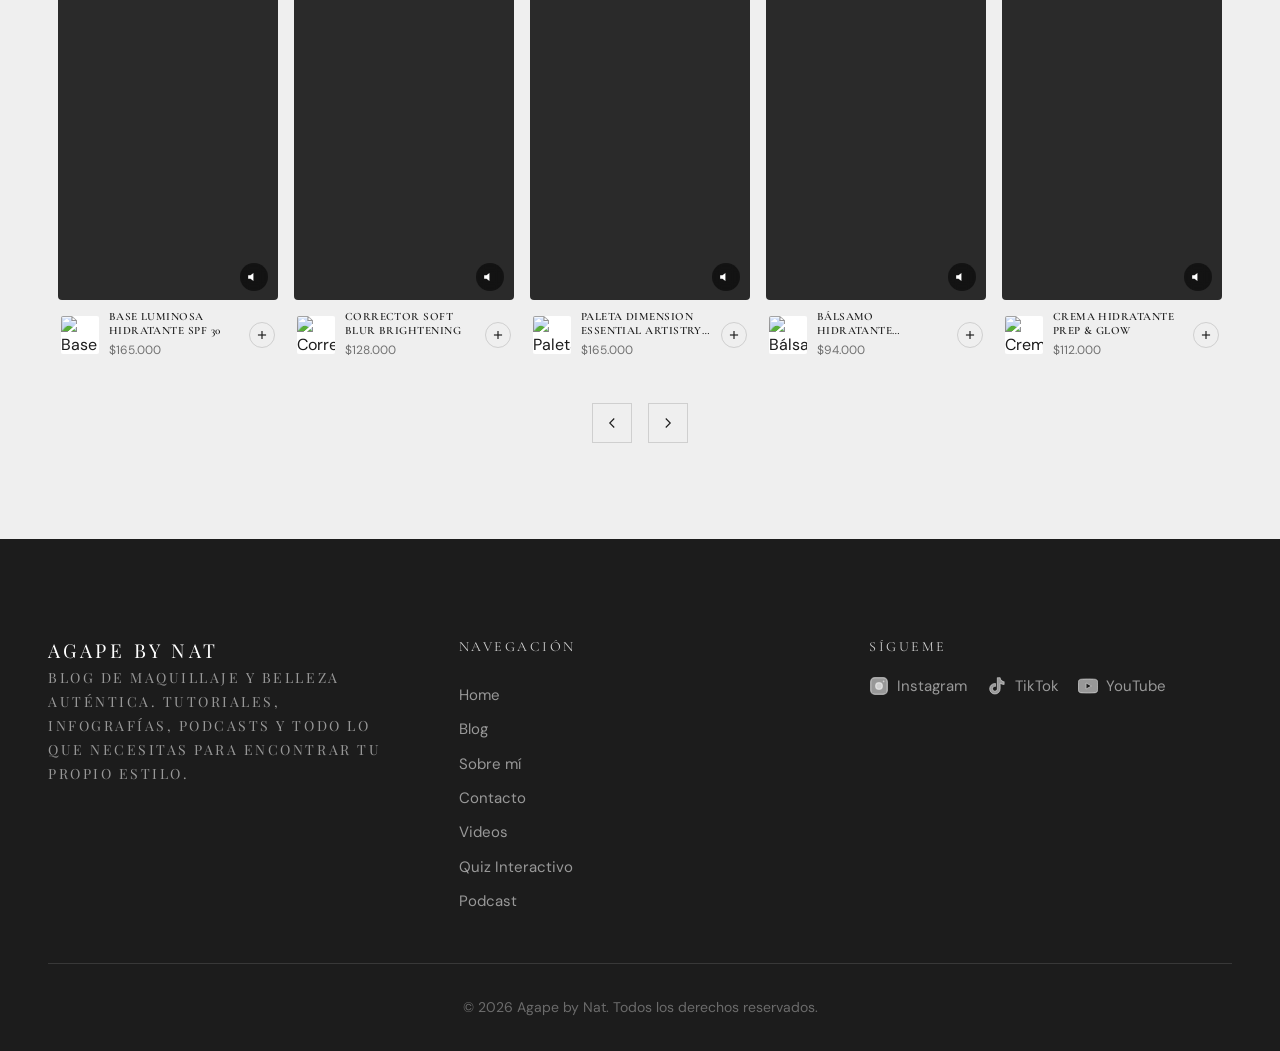
==== commit cb1e58ff: "Rename and organize media assets by article" ====
--- a/index.html
+++ b/index.html
@@ -93,7 +93,7 @@
       <section class="hero" aria-label="Sección principal">
         <img
           class="hero__bg"
-          src="IMG_2548.PNG"
+          src="assets/images/home-hero-agape.png"
           alt=""
           role="presentation"
           fetchpriority="high"
@@ -143,8 +143,8 @@
             <a href="post1.html" class="card__image-link" tabindex="-1" aria-hidden="true">
               <div class="card__image">
                 <img
-                  src="IMG_2549.PNG"
-                  alt="Storytime mientras me maquillo con mis productos favoritos"
+                  src="assets/images/post1-5-cosas-portada.png"
+                  alt="5 cosas sobre mí mientras termino mi rutina de maquillaje habitual"
                   loading="lazy"
                   width="800"
                   height="600"
@@ -154,14 +154,14 @@
             <div class="card__body">
               <span class="card__tag">VIDEO</span>
               <h3 class="card__title" id="card1-title">
-                STORYTIME... MIENTRAS ME MAQUILLO CON MIS PRODUCTOS FAVORITOS
+                5 COSAS SOBRE MÍ, MIENTRAS TERMINO MI RUTINA DE MAQUILLAJE HABITUAL
               </h3>
               <p class="card__excerpt">
-                Siéntate conmigo mientras te cuento historias divertidas e íntimas,
-                todo mientras aplico mis productos de maquillaje favoritos del momento.
-                Glam + conversación, la combinación perfecta.
+                Acompaña a Natalia mientras termina su rutina de maquillaje habitual
+                y comparte cinco cosas sobre ella, su camino en el maquillaje y la historia
+                detrás de Ágape by Nat.
               </p>
-              <a href="post1.html" class="card__link" aria-label="Leer más sobre Storytime mientras me maquillo">
+              <a href="post1.html" class="card__link" aria-label="Leer más sobre 5 cosas sobre mí">
                 LEER MÁS
               </a>
             </div>
@@ -172,7 +172,7 @@
             <a href="post2.html" class="card__image-link" tabindex="-1" aria-hidden="true">
               <div class="card__image">
                 <img
-                  src="IMG_2552.PNG"
+                  src="assets/images/post2-errores-maquillaje-portada.png"
                   alt="Los 5 errores más comunes en el maquillaje diario"
                   loading="lazy"
                   width="800"
@@ -201,7 +201,7 @@
             <a href="post3.html" class="card__image-link" tabindex="-1" aria-hidden="true">
               <div class="card__image">
                 <img
-                  src="IMG_2551.PNG"
+                  src="assets/images/post3-podcast-automaquillaje-portada.png"
                   alt="5 razones para asistir a una experiencia de automaquillaje en &Aacute;gape"
                   loading="lazy"
                   width="800"
@@ -247,7 +247,7 @@
 
         <div class="about-section__image reveal reveal--left">
           <img
-            src="IMG_2554.PNG"
+            src="assets/images/home-about-natalia.png"
             alt="Natalia, fundadora de Agape by Nat"
             loading="lazy"
             width="600"
--- a/styles.css
+++ b/styles.css
@@ -744,9 +744,8 @@
 
 /* ===== ARTICLE BAR (Posts) ===== */
 .article-bar {
-  position: sticky;
-  top: var(--header-height);
-  z-index: 998;
+  position: relative;
+  z-index: 1;
   background: rgb(var(--accent));
   color: var(--white);
   padding: 0 var(--container-gutter);
@@ -944,6 +943,16 @@
   border: none;
 }
 
+.video-embed__player {
+  position: absolute;
+  inset: 0;
+  width: 100%;
+  height: 100%;
+  border: none;
+  object-fit: contain;
+  background: var(--black);
+}
+
 .video-placeholder {
   width: 100%;
   height: 100%;
@@ -995,27 +1004,27 @@
 /* ===== PODCAST PLAYER ===== */
 .podcast-player {
   display: flex;
-  gap: 1.5rem;
-  align-items: center;
-  background: rgb(var(--background-primary));
-  padding: 1.5rem;
-  margin: 2rem 0;
+  flex-direction: column;
+  gap: 1.25rem;
+  align-items: stretch;
+  max-width: 560px;
+  margin: 2.5rem auto 3rem;
 }
 
 .podcast-player__cover {
-  width: 200px;
-  height: 200px;
-  flex-shrink: 0;
+  width: 100%;
+  height: auto;
+  aspect-ratio: 16 / 9;
   object-fit: cover;
 }
 
 .podcast-player__info {
-  flex: 1;
+  width: 100%;
 }
 
 .podcast-player__title {
-  font-size: var(--text-h5);
-  margin-bottom: 0.25rem;
+  font-size: var(--text-h4);
+  margin-bottom: 0.5rem;
 }
 
 .podcast-player__subtitle {
@@ -1026,7 +1035,7 @@
 
 .podcast-player audio {
   width: 100%;
-  margin-bottom: 0.5rem;
+  margin: 0.25rem 0 0.5rem;
 }
 
 .podcast-player__duration {
